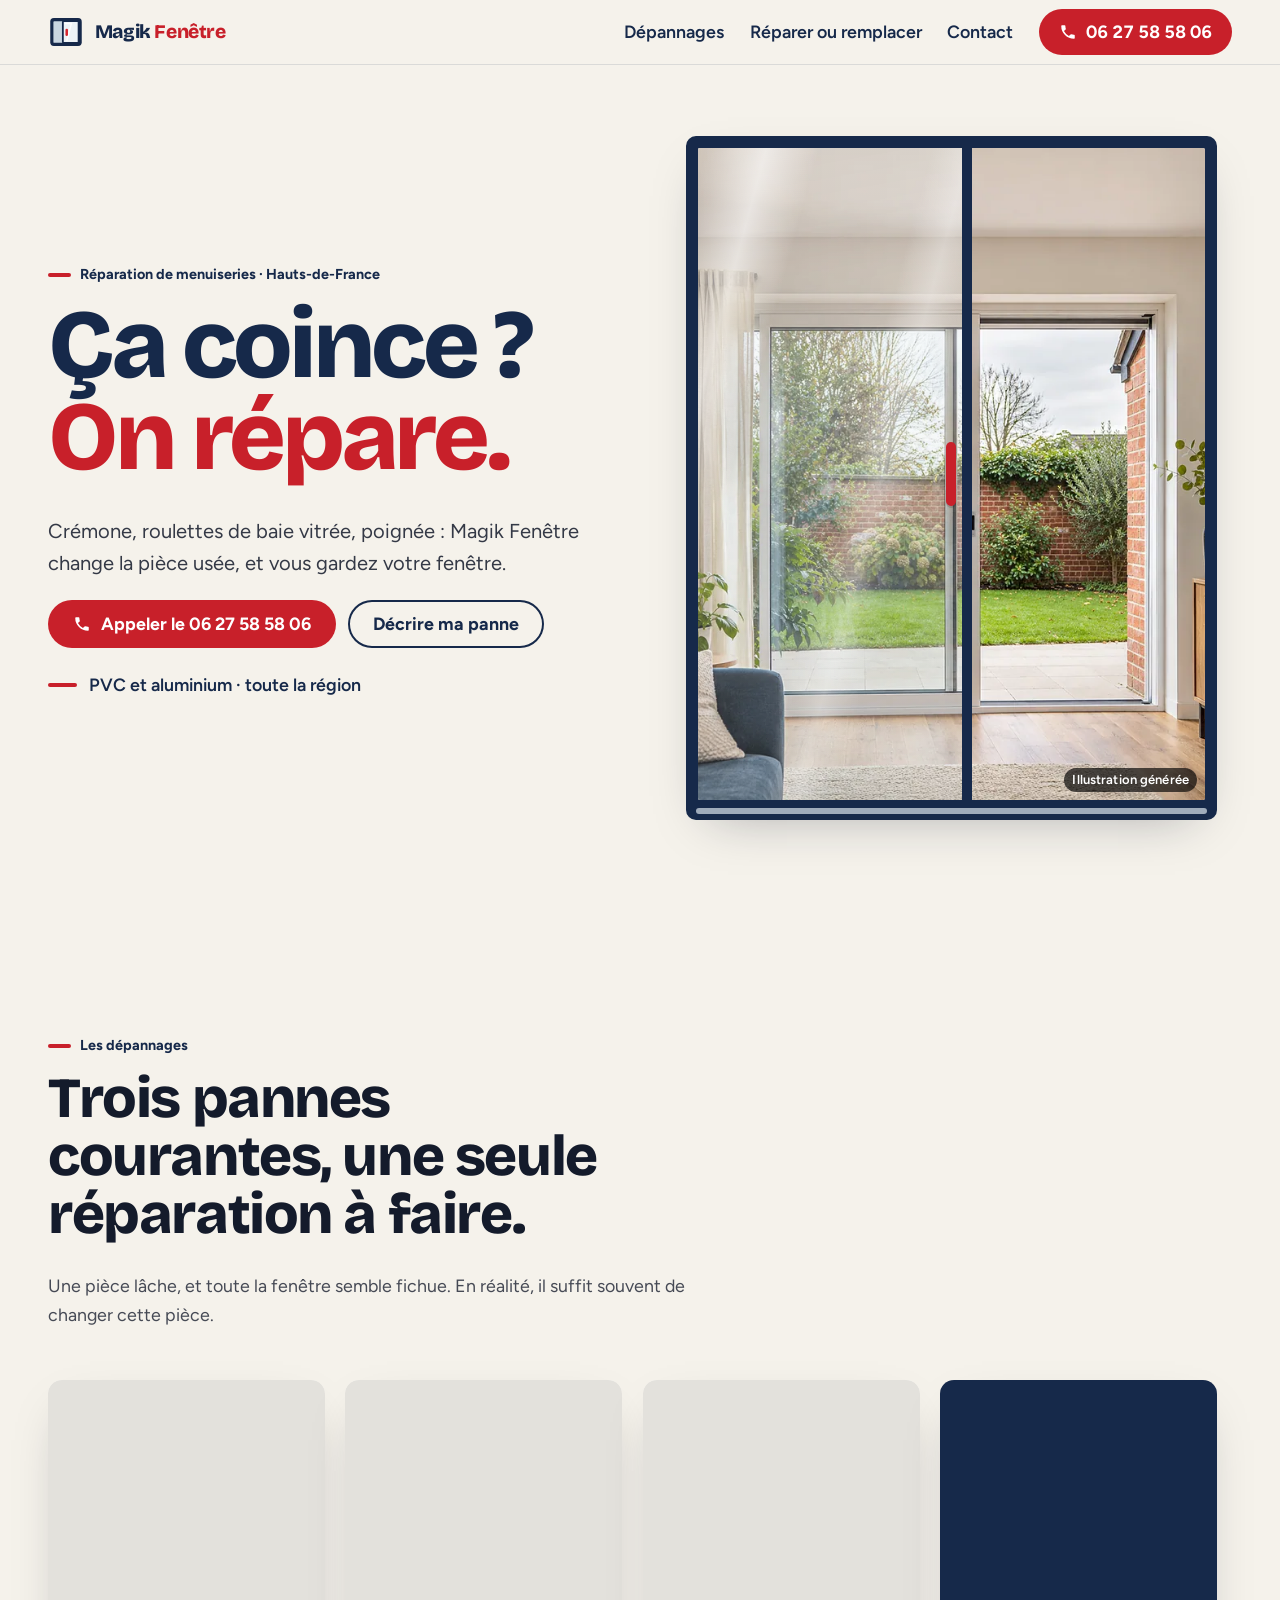
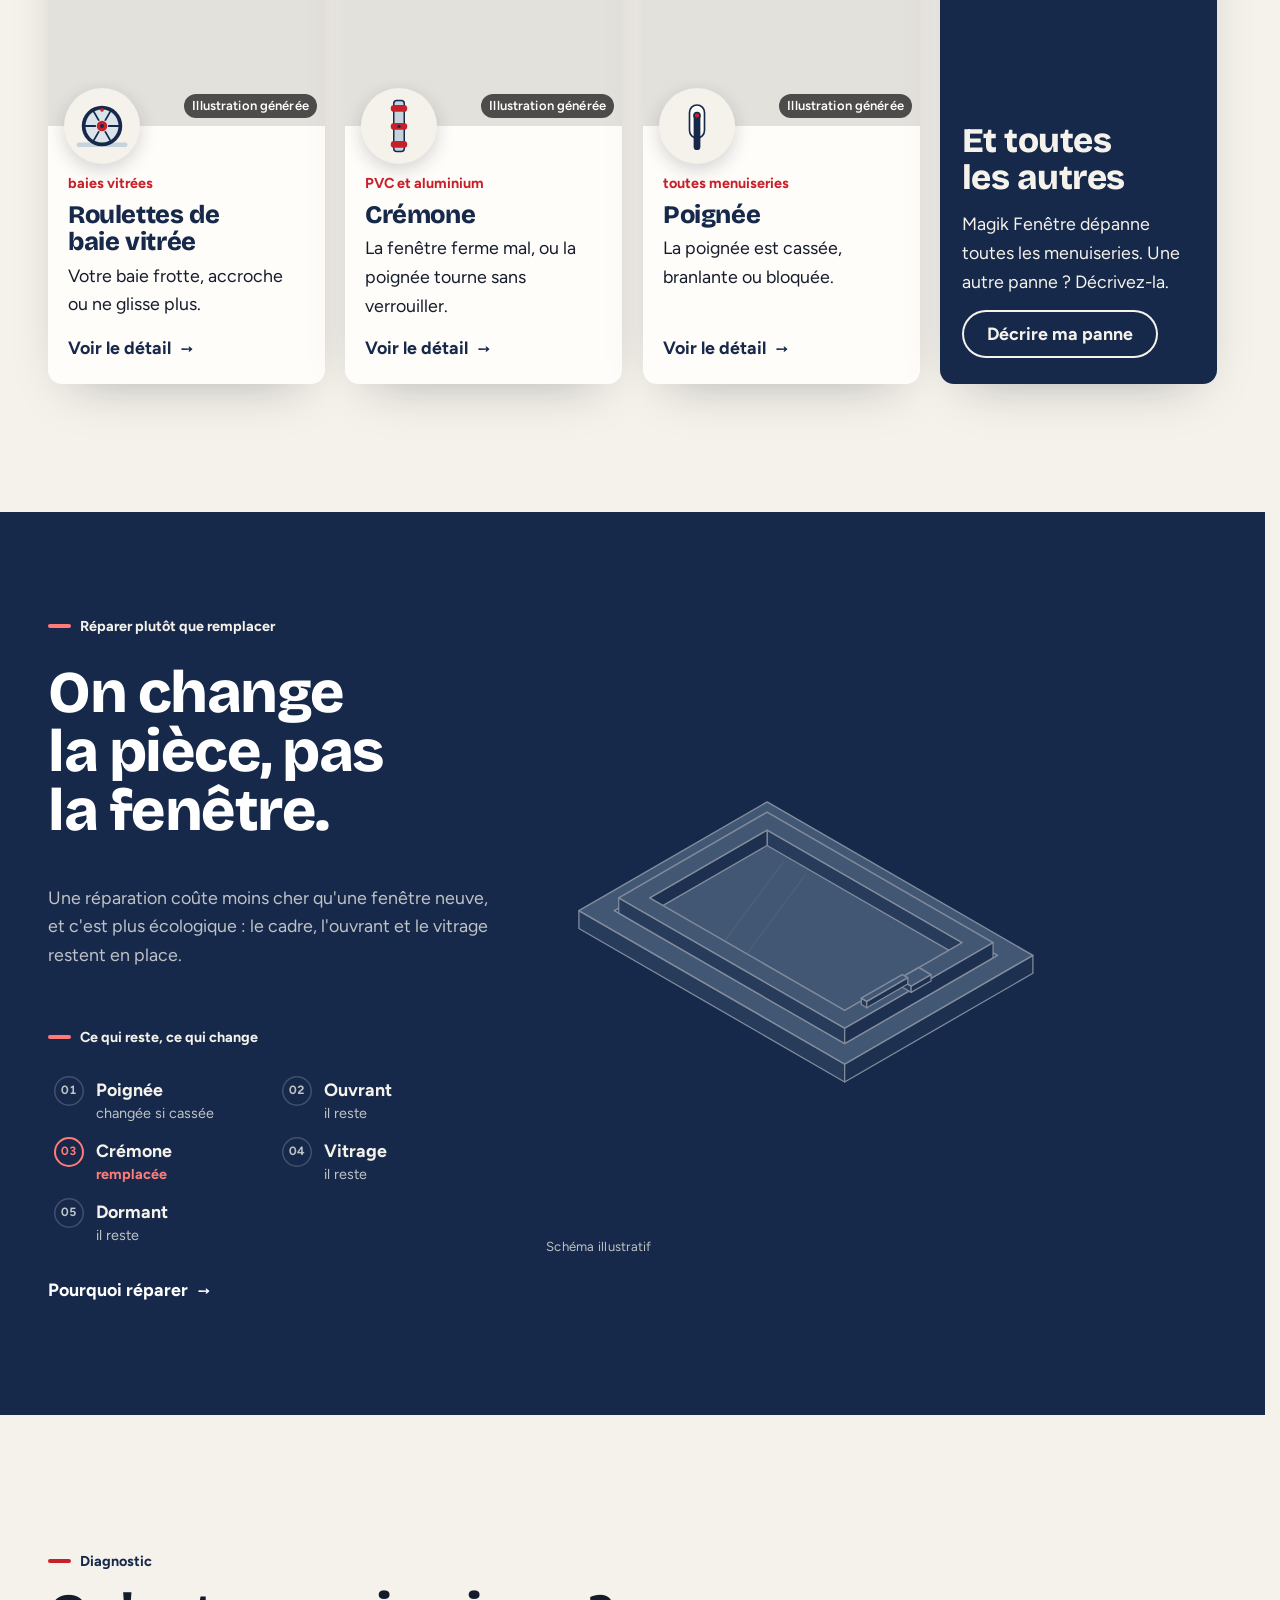
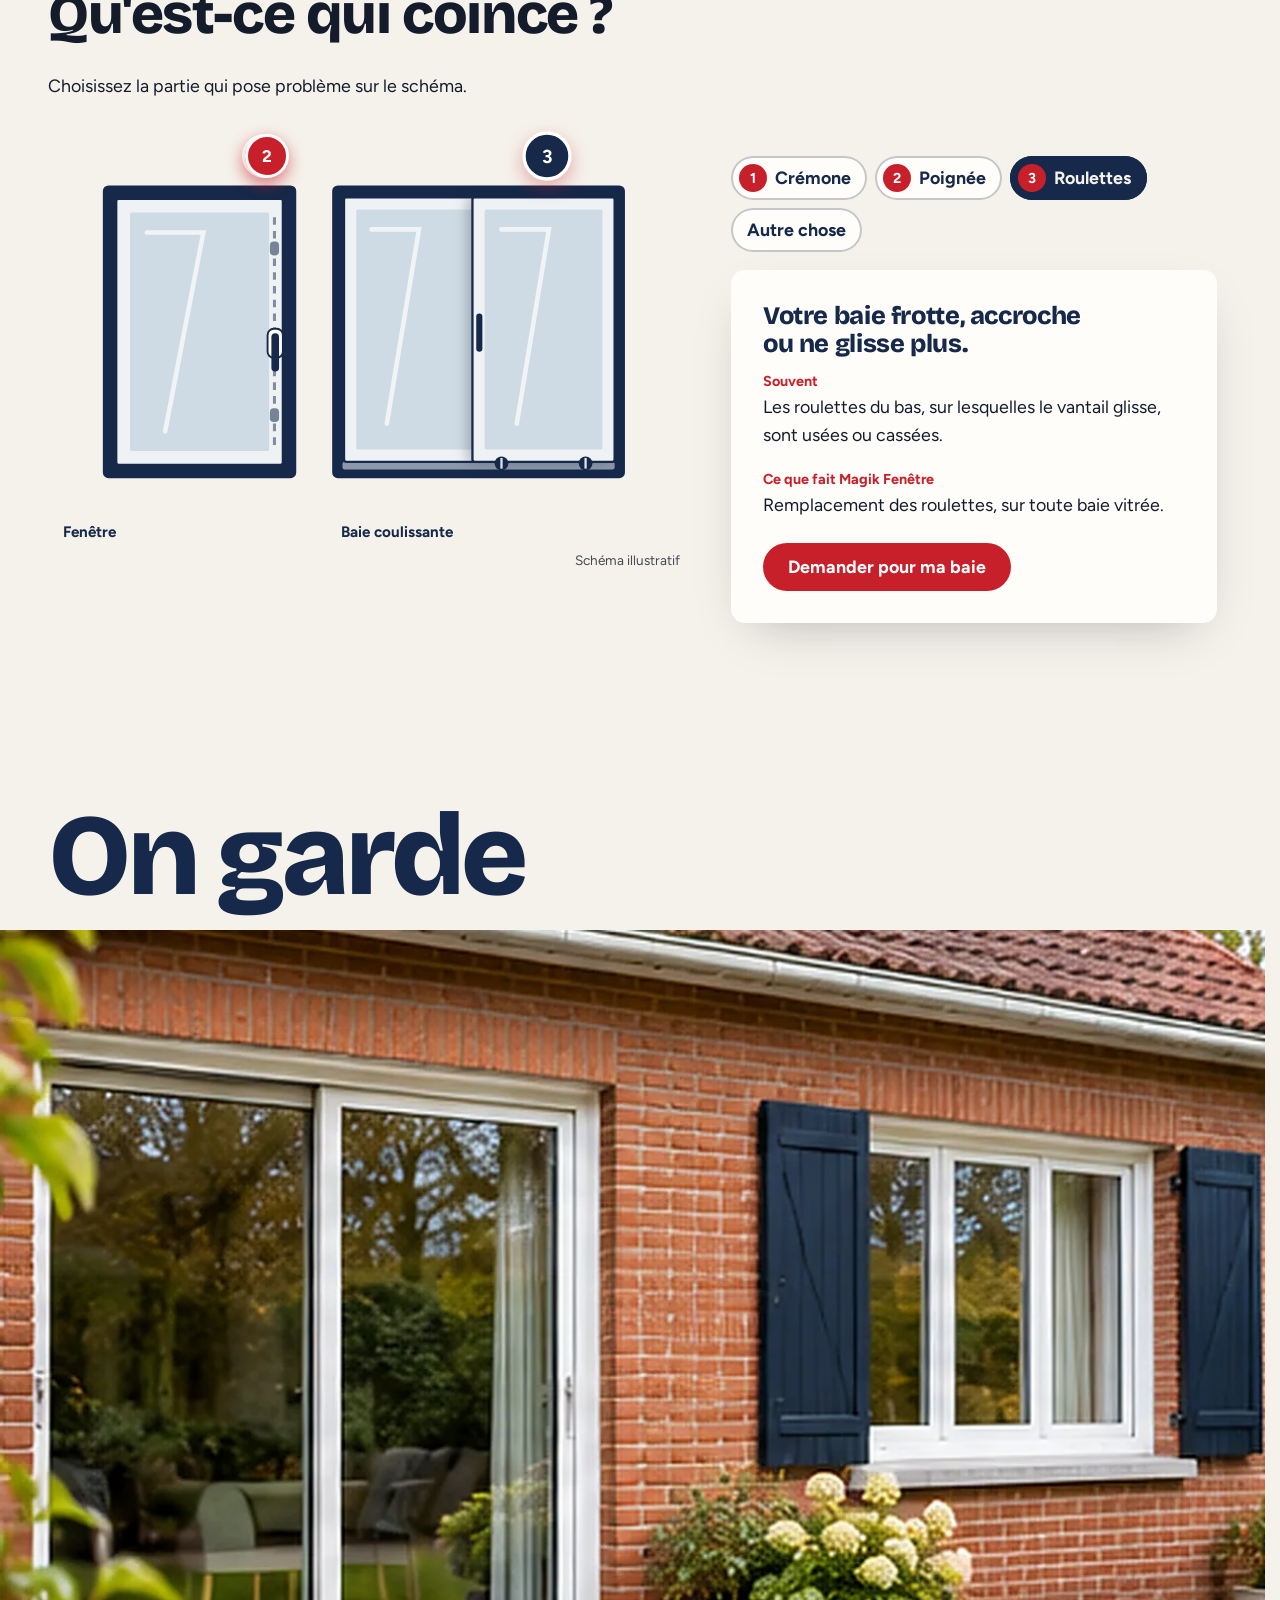
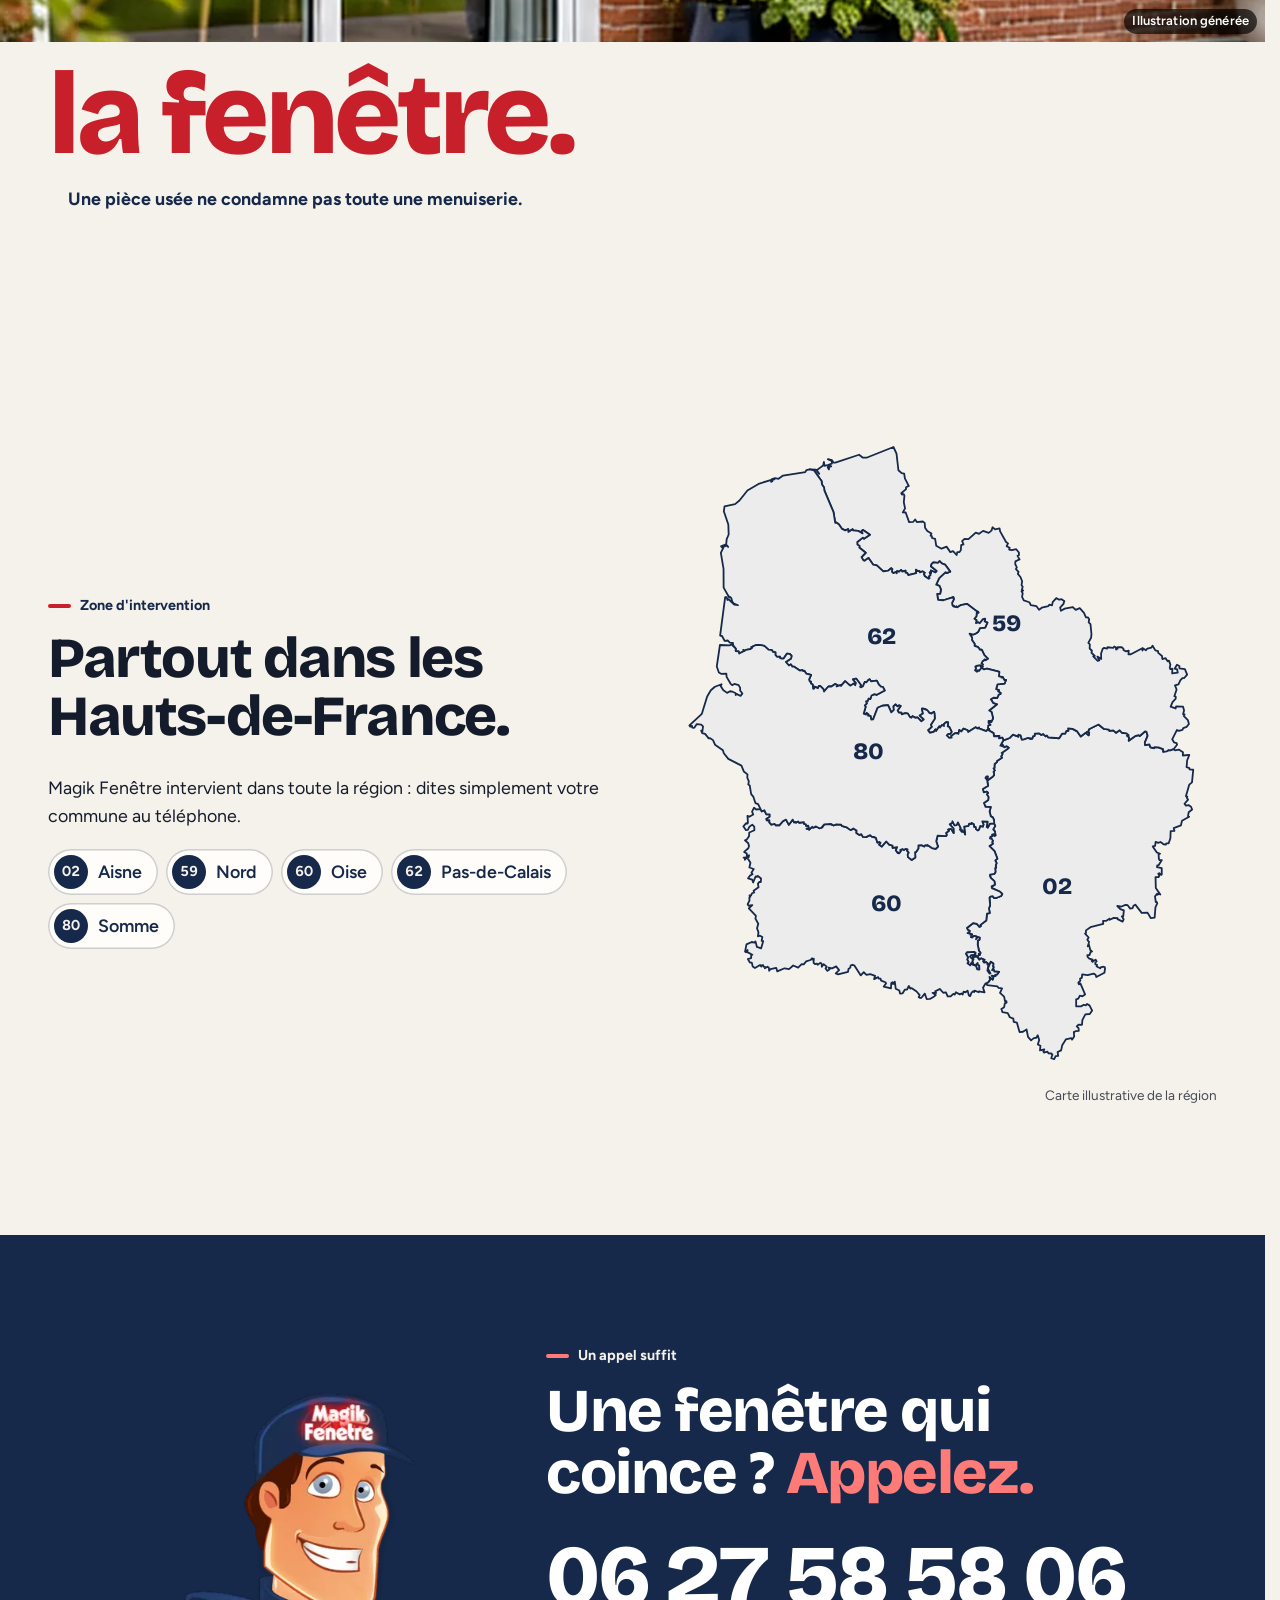
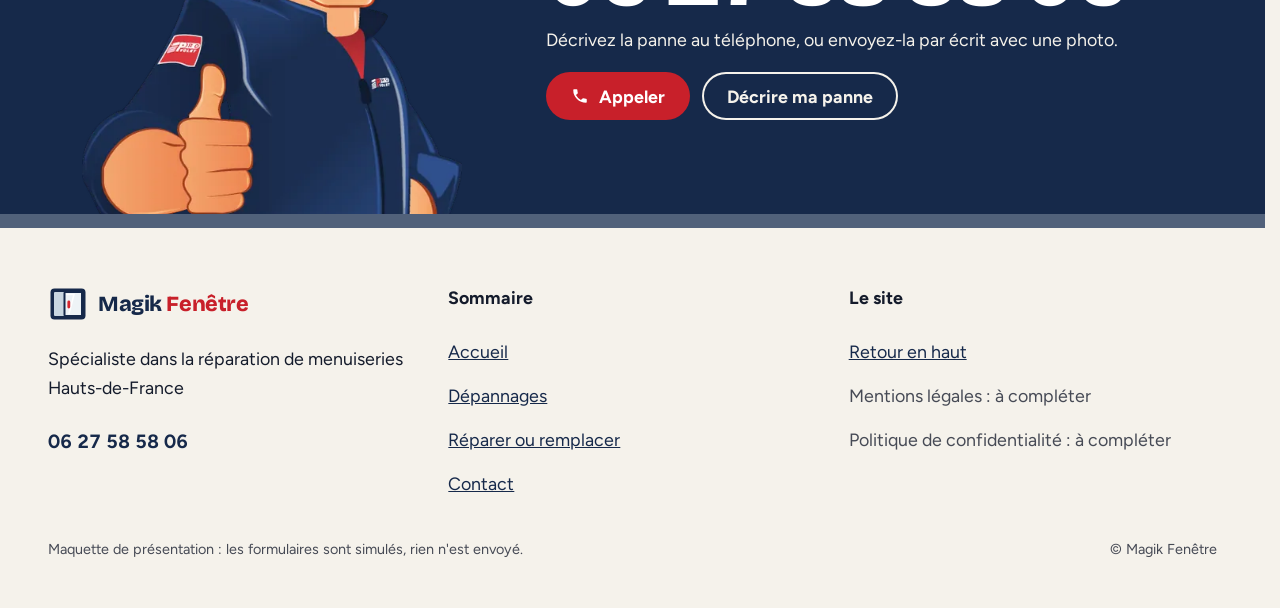
==== index.html @ 84316c4e "Maquette v1" ====
<!doctype html>
<html lang="fr" data-v="1">
<head>
<meta charset="utf-8">
<meta name="viewport" content="width=device-width, initial-scale=1, viewport-fit=cover">
<title>Magik Fenêtre : réparation de menuiseries dans les Hauts-de-France</title>
<meta name="description" content="Crémones PVC et alu, roulettes de baie vitrée, poignées : Magik Fenêtre répare vos menuiseries au lieu de les remplacer. Hauts-de-France, 06 27 58 58 06.">
<meta name="robots" content="noindex, nofollow">
<link rel="canonical" href="https://magik-fenetre-maquette.vercel.app/">
<style>:root{--fond:#f5f2eb;--texte:#141b2b;--voile-fond:#dbe4eb;--ouverture-fond:#dbe4eb;--menu-fond:#16294a}:root { --entete-h: 72px; --barres-h: 0px; } html { background: var(--fond); color: var(--texte); scrollbar-gutter: stable; } body { margin: 0; background: var(--fond); } html.js:not(.secours):not([data-arrivee="retour"]) [data-anime] { opacity: 0; } html.js:not(.secours):not([data-arrivee="retour"]) [data-anime].vu { opacity: 1; } [data-voile] { position: fixed; inset: 0; z-index: 900; background: var(--voile-fond); transform: translateY(100%); visibility: hidden; pointer-events: none; } html[data-arrivee="voile"]:not(.voile-leve):not(.secours) [data-voile] { transform: none; visibility: visible; } html.secours [data-voile] { visibility: hidden !important; } .ouverture-panneau { position: fixed; inset: 0; z-index: 850; display: none; place-content: center; justify-items: center; background: var(--ouverture-fond, var(--voile-fond)); color: var(--fond); text-align: center; } html.js[data-arrivee="intro"]:not(.secours):not(.intro-finie) .ouverture-panneau { display: grid; } html.defilement-bloque, html.defilement-bloque body, html.js[data-arrivee="intro"]:not(.secours):not(.intro-finie), html.js[data-arrivee="intro"]:not(.secours):not(.intro-finie) body, html[data-arrivee="voile"]:not(.voile-leve):not(.secours), html[data-arrivee="voile"]:not(.voile-leve):not(.secours) body { overflow: hidden; } html.js[data-arrivee="intro"]:not(.secours):not(.intro-finie) { background-color: var(--ouverture-fond, var(--voile-fond)); } html[data-arrivee="voile"]:not(.voile-leve):not(.secours) { background-color: var(--voile-fond); }</style>
<script>(function () {
var d = document.documentElement, ss = null, ls = null;
try { ss = window.sessionStorage; ls = window.localStorage; } catch (e) {}
d.classList.add('js');
var nav = performance.getEntriesByType ? performance.getEntriesByType('navigation')[0] : null;
var type = nav ? nav.type : 'navigate';
var depart = null;
try { depart = JSON.parse(ss.getItem('socle:depart') || 'null'); ss.removeItem('socle:depart'); } catch (e) {}
if (depart && !(Date.now() - depart.t < 15000)) depart = null;
var mode = type === 'back_forward' ? 'retour' : type === 'reload' ? 'intro' : depart ? 'voile' : 'intro';
d.setAttribute('data-arrivee', mode);
if (mode === 'voile' && depart.couleur) d.style.setProperty('--voile-fond', depart.couleur);
if (type === 'reload' && 'scrollRestoration' in history) {
history.scrollRestoration = 'manual';
}
try {
var choisie = ls && ls.getItem('socle:langue');
var langue = (d.lang || '').slice(0, 2);
if (choisie && choisie !== langue && type === 'navigate' && !depart) {
var alt = document.querySelector('link[rel="alternate"][hreflang="' + choisie + '"]');
if (alt) location.replace(new URL(alt.href).pathname + location.search + location.hash);
}
} catch (e) {}
setTimeout(function () { if (!d.classList.contains('demarre')) d.classList.add('secours'); }, 2000);
})();</script>
<link rel="preload" href="/assets/fonts/bricolage-800.woff2" as="font" type="font/woff2" crossorigin>
<link rel="preload" href="/assets/fonts/figtree-400.woff2" as="font" type="font/woff2" crossorigin>
<link rel="stylesheet" href="/assets/css/socle.css?v=1">
<link rel="stylesheet" href="/assets/css/modules.css?v=1">
<link rel="stylesheet" href="/assets/css/site.css?v=1">
<link rel="modulepreload" href="/assets/js/site.js?v=1">
<link rel="modulepreload" href="/assets/js/socle/index.js?v=1">
<script src="/assets/vendor/gsap.min.js" defer></script>
<script src="/assets/vendor/ScrollTrigger.min.js" defer></script>
<script src="/assets/vendor/SplitText.min.js" defer></script>
<script type="module" src="/assets/js/site.js?v=1"></script>
<meta name="theme-color" content="#f5f2eb">
<link rel="icon" href="/assets/images/favicon.svg" type="image/svg+xml">
<link rel="apple-touch-icon" href="/assets/images/apple-touch-icon.png">
<meta property="og:type" content="website">
<meta property="og:site_name" content="Magik Fenêtre">
<meta property="og:locale" content="fr_FR">
<meta property="og:title" content="Magik Fenêtre : réparation de menuiseries dans les Hauts-de-France">
<meta property="og:description" content="Crémones PVC et alu, roulettes de baie vitrée, poignées : Magik Fenêtre répare vos menuiseries au lieu de les remplacer. Hauts-de-France, 06 27 58 58 06.">
<meta property="og:url" content="https://magik-fenetre-maquette.vercel.app/">
<meta property="og:image" content="https://magik-fenetre-maquette.vercel.app/assets/partage/accueil-fr.jpg">
<meta property="og:image:width" content="1200">
<meta property="og:image:height" content="630">
<meta property="og:image:alt" content="Magik Fenêtre, réparation de menuiseries : une baie coulissante entrouverte sur un jardin">
<meta name="twitter:card" content="summary_large_image">
<script type="application/ld+json">{"@context":"https://schema.org","@type":"LocalBusiness","name":"Magik Fenêtre","url":"https://magik-fenetre-maquette.vercel.app/","telephone":"+33627585806","areaServed":{"@type":"AdministrativeArea","name":"Hauts-de-France"},"description":"Spécialiste dans la réparation de menuiseries : remplacement de crémones PVC et aluminium, de roulettes de baies vitrées et de poignées, dépannage toutes menuiseries."}</script>
</head>
<body id="haut">
<div data-voile data-forme="coulisse" data-gouttiere="#dbe4eb" aria-hidden="true"><div class="vantail vantail--g"><span class="vantail-reflet"></span></div><div class="vantail vantail--d"><span class="vantail-poignee"></span><span class="vantail-reflet"></span></div><div class="voile-contenu"><img src="/assets/images/logo.svg" alt="" width="56" height="56"><span data-voile-libelle>Accueil</span></div></div>
<div class="ouverture-panneau" data-ouverture data-gouttiere="#dbe4eb" aria-hidden="true">
  <div class="vantail vantail--g"><span class="vantail-reflet"></span></div><div class="vantail vantail--d"><span class="vantail-poignee"></span><span class="vantail-reflet"></span></div>
  <div class="ouverture-centre">
    <img class="ouverture-logo" src="/assets/images/logo.svg" alt="" width="64" height="64" data-ouverture-objet>
    <p class="ouverture-nom">Magik <b>Fenêtre</b></p>
    <p class="ouverture-ligne">Réparation de menuiseries</p>
  </div>
</div>
<a class="evitement" href="#contenu">Aller au contenu</a>
<header data-entete>
  <div class="entete-rangee">
    <a class="entete-logo" href="/" data-libelle="Accueil" aria-current="page">
      <img src="/assets/images/logo.svg" alt="" width="36" height="36"><span class="entete-nom">Magik <b>Fenêtre</b></span>
    </a>
    <nav data-nav aria-label="Navigation principale">
      <ul><li><a href="/depannages" data-libelle="Dépannages">Dépannages</a></li><li><a href="/reparer-plutot-que-remplacer" data-libelle="Réparer ou remplacer">Réparer ou remplacer</a></li><li><a href="/contact" data-libelle="Contact">Contact</a></li></ul>
    </nav>
    <div class="entete-actions">
      <a class="bouton entete-tel" href="tel:+33627585806" aria-label="Appeler le 06 27 58 58 06"><svg class="icone-tel" width="18" height="18" viewBox="0 0 24 24" aria-hidden="true"><path fill="currentColor" d="M6.6 10.8a15.2 15.2 0 0 0 6.6 6.6l2.2-2.2a1 1 0 0 1 1-.25 11.4 11.4 0 0 0 3.6.57 1 1 0 0 1 1 1V20a1 1 0 0 1-1 1A17 17 0 0 1 3 4a1 1 0 0 1 1-1h3.5a1 1 0 0 1 1 1c0 1.25.2 2.45.57 3.57a1 1 0 0 1-.25 1z"/></svg><span>06 27 58 58 06</span></a>
      <button type="button" data-menu-bouton aria-controls="menu" aria-expanded="false" data-libelle-ouvrir="Menu" data-libelle-fermer="Fermer"><span data-libelle-bouton>Menu</span></button>
      <a class="menu-sansjs" href="#menu" data-menu-lien>Menu</a>
    </div>
  </div>
</header>
<script>/* Avant le premier affichage : rangées de la navigation (même règle que ajusterNav dans assets/js/socle/entete.js)
   et hauteur réelle de l'en-tête, pour que rien ne saute quand le JavaScript du site prend la main. */
(function () {
  var h = document.documentElement, u = document.querySelector('[data-nav] ul'), e = document.querySelector('[data-entete]');
  if (u) {
    var deborde = function () { return u.scrollWidth > u.clientWidth + 1; }, c = deborde();
    if (c && window.matchMedia('(min-width: 900px)').matches) {
      h.classList.add('nav-deux-rangees'); c = deborde();
      if (c) { h.classList.add('nav-deux-lignes'); var a = u.querySelector('a'); c = !a || u.getBoundingClientRect().height > a.getBoundingClientRect().height * 2.5; }
      if (c) h.classList.remove('nav-deux-rangees', 'nav-deux-lignes');
    }
    if (c) h.classList.add('nav-compacte');
  }
  if (e) h.style.setProperty('--entete-h', Math.round(e.getBoundingClientRect().height) + 'px');
})();</script>
<span id="menu-ferme" aria-hidden="true"></span>
<div id="menu" data-menu role="dialog" aria-modal="true" aria-label="Menu">
  <p class="menu-sansjs-fermer"><a href="#menu-ferme">Fermer</a></p>
  <ul><li style="--i:0"><a href="/" class="menu-lien" data-libelle="Accueil" aria-current="page">Accueil</a></li><li style="--i:1"><a href="/depannages" class="menu-lien" data-libelle="Dépannages">Dépannages</a></li><li style="--i:2"><a href="/reparer-plutot-que-remplacer" class="menu-lien" data-libelle="Réparer ou remplacer">Réparer ou remplacer</a></li><li style="--i:3"><a href="/contact" class="menu-lien" data-libelle="Contact">Contact</a></li></ul>
  <p><a class="bouton" href="tel:+33627585806">Appeler 06 27 58 58 06</a></p>
</div>
<main id="contenu" tabindex="-1">
<section class="hero" id="debut">
  <div class="hero-texte">
    <p class="surtitre hero-surtitre" data-anime="gsap" data-info-cle>Réparation de menuiseries · Hauts-de-France</p>
    <h1 class="hero-titre"><span class="hero-ligne-masque"><span class="hero-ligne">Ça coince ?</span></span> <span class="hero-ligne-masque"><span class="hero-ligne hero-ligne--accent">On répare.</span></span></h1>
    <p class="hero-intro masque-ecran-tres-bas" data-anime="gsap">Crémone, roulettes de baie vitrée, poignée : Magik Fenêtre change la pièce usée, et vous gardez votre fenêtre.</p>
    <p class="hero-actions" data-anime="gsap">
      <a class="bouton" href="tel:+33627585806" data-action-principale data-survol="magnetique"><svg class="icone-tel" width="18" height="18" viewBox="0 0 24 24" aria-hidden="true"><path fill="currentColor" d="M6.6 10.8a15.2 15.2 0 0 0 6.6 6.6l2.2-2.2a1 1 0 0 1 1-.25 11.4 11.4 0 0 0 3.6.57 1 1 0 0 1 1 1V20a1 1 0 0 1-1 1A17 17 0 0 1 3 4a1 1 0 0 1 1-1h3.5a1 1 0 0 1 1 1c0 1.25.2 2.45.57 3.57a1 1 0 0 1-.25 1z"/></svg>Appeler le 06 27 58 58 06</a>
      <a href="/contact#demande" class="bouton bouton--contour" data-libelle="Contact">Décrire ma panne</a>
    </p>
    <p class="hero-info masque-ecran-tres-bas" data-anime="gsap"><span class="pastille-rail" aria-hidden="true"></span>PVC et aluminium · toute la région</p>
  </div>
  <div class="hero-baie" data-iris-centre>
    <figure class="media hero-media" data-grok style="--cadrage:50% 60%">
  <picture><source media="(max-width: 760px) and (orientation: portrait)" srcset="/assets/images/grok/accueil-ouverture-mobile-640.webp 640w, /assets/images/grok/accueil-ouverture-mobile-1080.webp 1080w" sizes="(max-width: 760px) 92vw, 46vw">
    <img src="/assets/images/grok/accueil-ouverture-1280.webp" srcset="/assets/images/grok/accueil-ouverture-640.webp 640w, /assets/images/grok/accueil-ouverture-1280.webp 1280w, /assets/images/grok/accueil-ouverture-1920.webp 1920w" sizes="(max-width: 760px) 92vw, 46vw" alt="Grande baie coulissante entrouverte sur un jardin" width="1280" height="1600" fetchpriority="high" loading="eager" decoding="async">
  </picture><figcaption class="mention-ia">Illustration générée</figcaption>
</figure>
    <div class="hero-vitre" data-effet="coulisse" data-boucle-css aria-hidden="true"><span class="vantail-reflet"></span><span class="vantail-poignee"></span></div>
    <span class="hero-rail" aria-hidden="true"></span>
  </div>
</section>
<section class="pannes" id="pannes">
  <div class="conteneur">
    <div class="section-tete">
      <p class="surtitre" data-anime>Les dépannages</p>
      <h2 data-anime="lignes">Trois pannes courantes, une seule réparation à faire.</h2>
      <p class="section-intro" data-anime>Une pièce lâche, et toute la fenêtre semble fichue. En réalité, il suffit souvent de changer cette pièce.</p>
    </div>
    <ul class="pannes-grille" data-anime="cascade">
      <li class="panne-carte" data-survol="incline" data-survol-force="4">
        <figure class="media panne-media" data-grok data-fx="zoom" style="--cadrage:50% 50%">
  <picture>
    <img src="/assets/images/grok/panne-roulettes-784.webp" srcset="/assets/images/grok/panne-roulettes-480.webp 480w, /assets/images/grok/panne-roulettes-640.webp 640w, /assets/images/grok/panne-roulettes-784.webp 784w" sizes="(max-width: 760px) 92vw, 30vw" alt="Bas d&#39;une baie coulissante posée sur son rail" width="784" height="1176" loading="lazy" decoding="async">
  </picture><figcaption class="mention-ia">Illustration générée</figcaption>
</figure>
        <div class="panne-piece" data-effet="pieces" data-piece="roulettes" aria-hidden="true"><svg viewBox="0 0 80 80" width="80" height="80" class="piece piece--roulettes"><rect x="6" y="62" width="68" height="6" rx="3" class="p-rail"/><g class="rot"><circle cx="40" cy="40" r="27" class="p-pneu"/><circle cx="40" cy="40" r="22" class="p-jante"/><g class="p-rayons"><line x1="49.0" y1="40.0" x2="62.0" y2="40.0"/><line x1="44.5" y1="47.8" x2="51.0" y2="59.1"/><line x1="35.5" y1="47.8" x2="29.0" y2="59.1"/><line x1="31.0" y1="40.0" x2="18.0" y2="40.0"/><line x1="35.5" y1="32.2" x2="29.0" y2="20.9"/><line x1="44.5" y1="32.2" x2="51.0" y2="20.9"/></g><circle cx="40" cy="40" r="7" class="p-moyeu"/><circle cx="40" cy="40" r="2.6" class="p-axe"/><circle cx="40" cy="18.5" r="2.4" class="p-repere"/></g></svg></div>
        <div class="panne-texte">
          <p class="panne-materiau">baies vitrées</p>
          <h3>Roulettes de baie vitrée</h3>
          <p>Votre baie frotte, accroche ou ne glisse plus.</p>
          <a href="/depannages#roulettes" class="lien-fleche" data-libelle="Dépannages">Voir le détail</a>
        </div>
      </li><li class="panne-carte" data-survol="incline" data-survol-force="4">
        <figure class="media panne-media" data-grok data-fx="zoom" style="--cadrage:50% 50%">
  <picture>
    <img src="/assets/images/grok/panne-cremone-784.webp" srcset="/assets/images/grok/panne-cremone-480.webp 480w, /assets/images/grok/panne-cremone-640.webp 640w, /assets/images/grok/panne-cremone-784.webp 784w" sizes="(max-width: 760px) 92vw, 30vw" alt="Chant d&#39;une fenêtre PVC ouverte, avec sa crémone" width="784" height="1176" loading="lazy" decoding="async">
  </picture><figcaption class="mention-ia">Illustration générée</figcaption>
</figure>
        <div class="panne-piece" data-effet="pieces" data-piece="cremone" aria-hidden="true"><svg viewBox="0 0 80 80" width="80" height="80" class="piece piece--cremone"><rect x="33" y="6" width="14" height="68" rx="4" class="p-tetiere"/><g class="cames"><rect x="29" y="12" width="22" height="9" rx="4.5" class="p-came"/><rect x="29" y="36" width="22" height="9" rx="4.5" class="p-came"/><rect x="29" y="60" width="22" height="9" rx="4.5" class="p-came"/></g><circle cx="40" cy="40.5" r="2.2" class="p-axe"/></svg></div>
        <div class="panne-texte">
          <p class="panne-materiau">PVC et aluminium</p>
          <h3>Crémone</h3>
          <p>La fenêtre ferme mal, ou la poignée tourne sans verrouiller.</p>
          <a href="/depannages#cremone" class="lien-fleche" data-libelle="Dépannages">Voir le détail</a>
        </div>
      </li><li class="panne-carte" data-survol="incline" data-survol-force="4">
        <figure class="media panne-media" data-grok data-fx="zoom" style="--cadrage:50% 50%">
  <picture>
    <img src="/assets/images/grok/panne-poignee-784.webp" srcset="/assets/images/grok/panne-poignee-480.webp 480w, /assets/images/grok/panne-poignee-640.webp 640w, /assets/images/grok/panne-poignee-784.webp 784w" sizes="(max-width: 760px) 92vw, 30vw" alt="Poignée blanche d&#39;une fenêtre PVC" width="784" height="1176" loading="lazy" decoding="async">
  </picture><figcaption class="mention-ia">Illustration générée</figcaption>
</figure>
        <div class="panne-piece" data-effet="pieces" data-piece="poignee" aria-hidden="true"><svg viewBox="0 0 80 80" width="80" height="80" class="piece piece--poignee"><rect x="30" y="12" width="20" height="44" rx="10" class="p-rosace"/><circle cx="40" cy="26" r="5" class="p-axe"/><g class="levier"><rect x="35.5" y="22" width="9" height="50" rx="4.5" class="p-levier"/></g><circle cx="40" cy="26" r="3" class="p-moyeu"/></svg></div>
        <div class="panne-texte">
          <p class="panne-materiau">toutes menuiseries</p>
          <h3>Poignée</h3>
          <p>La poignée est cassée, branlante ou bloquée.</p>
          <a href="/depannages#poignee" class="lien-fleche" data-libelle="Dépannages">Voir le détail</a>
        </div>
      </li>
      <li class="panne-carte panne-carte--autres">
        <div class="panne-texte">
          <h3>Et toutes les autres</h3>
          <p>Magik Fenêtre dépanne toutes les menuiseries. Une autre panne ? Décrivez-la.</p>
          <a href="/contact?panne=autre#demande" class="bouton bouton--contour" data-libelle="Contact">Décrire ma panne</a>
        </div>
      </li>
    </ul>
  </div>
</section>
<section class="vec eclate" id="reparer" data-module="vue-eclatee" data-epingle aria-labelledby="vec-titre">
  <div class="vec__cadre socle-cadre">
    <div class="vec__tete" data-tient>
      <p class="surtitre">Réparer plutôt que remplacer</p>
      <h2 class="vec__titre" id="vec-titre">On change la pièce, pas la fenêtre.</h2>
      <p class="vec__intro masque-ecran-bas">Une réparation coûte moins cher qu&#39;une fenêtre neuve, et c&#39;est plus écologique : le cadre, l&#39;ouvrant et le vitrage restent en place.</p>
    </div>
    <div class="vec__scene">
      <div class="vec__plan" data-tient>
        <svg class="vec__svg" viewBox="0 0 640 560" data-etiquettes="492" aria-hidden="true" focusable="false"><g class="vec__piece" data-piece="5" data-ancre="465 272"><g><polygon class="vec__flanc vec__flanc--g" points="211.0,145.4 430.8,272.3 430.8,289.4 211.0,162.5"/><polygon class="vec__flanc vec__flanc--d" points="211.0,145.4 65.2,229.6 65.2,246.7 211.0,162.5"/><polygon class="vec__flanc vec__flanc--g" points="31.4,229.6 285.0,376.0 285.0,393.1 31.4,246.7"/><polygon class="vec__flanc vec__flanc--d" points="464.6,272.3 285.0,376.0 285.0,393.1 464.6,289.4"/><path class="vec__dessus " fill-rule="evenodd" d="M211.0 125.9 L464.6 272.3 L285.0 376.0 L31.4 229.6ZM211.0 145.4 L65.2 229.6 L285.0 356.4 L430.8 272.3Z"/></g></g><g class="vec__piece" data-piece="4" data-ancre="414 277"><g><polygon class="vec__flanc vec__flanc--g" points="82.1,234.5 285.0,351.6 285.0,356.4 82.1,239.3"/><polygon class="vec__flanc vec__flanc--d" points="413.9,277.2 285.0,351.6 285.0,356.4 413.9,282.0"/><path class="vec__dessus " fill-rule="evenodd" d="M211.0 160.0 L413.9 277.2 L285.0 351.6 L82.1 234.5Z"/><line class="vec__detail" x1="226.9" y1="182.6" x2="163.5" y2="268.0"/><line class="vec__detail" x1="248.0" y1="194.8" x2="184.6" y2="280.2"/></g></g><g class="vec__piece" data-piece="3" data-ancre="417 274" data-effet="eclate"><g><polygon class="vec__flanc vec__flanc--g" points="281.8,342.4 290.3,347.3 290.3,353.4 281.8,348.5"/><polygon class="vec__flanc vec__flanc--d" points="417.0,274.1 290.3,347.3 290.3,353.4 417.0,280.2"/><path class="vec__dessus vec__usee" fill-rule="evenodd" d="M408.6 269.2 L417.0 274.1 L290.3 347.3 L281.8 342.4Z"/><ellipse class="vec__creux" cx="391.7" cy="283.9" rx="4.2" ry="2.4"/><ellipse class="vec__creux" cx="349.4" cy="308.3" rx="4.2" ry="2.4"/><ellipse class="vec__creux" cx="307.2" cy="332.7" rx="4.2" ry="2.4"/></g></g><g class="vec__piece" data-piece="2" data-ancre="427 260"><g><polygon class="vec__flanc vec__flanc--g" points="211.0,152.7 397.0,260.1 397.0,274.7 211.0,167.4"/><polygon class="vec__flanc vec__flanc--d" points="211.0,152.7 99.0,217.4 99.0,232.0 211.0,167.4"/><polygon class="vec__flanc vec__flanc--g" points="69.4,217.4 285.0,341.8 285.0,356.5 69.4,232.0"/><polygon class="vec__flanc vec__flanc--d" points="426.6,260.1 285.0,341.8 285.0,356.5 426.6,274.7"/><path class="vec__dessus " fill-rule="evenodd" d="M211.0 135.6 L426.6 260.1 L285.0 341.8 L69.4 217.4ZM211.0 152.7 L99.0 217.4 L285.0 324.7 L397.0 260.1Z"/></g></g><g class="vec__piece" data-piece="1" data-ancre="367 291"><g><polygon class="vec__flanc vec__flanc--g" points="336.8,294.8 348.4,301.6 348.4,307.6 336.8,300.9"/><polygon class="vec__flanc vec__flanc--d" points="367.4,290.6 348.4,301.6 348.4,307.6 367.4,296.7"/><path class="vec__dessus " fill-rule="evenodd" d="M355.8 283.9 L367.4 290.6 L348.4 301.6 L336.8 294.8Z"/><polygon class="vec__flanc vec__flanc--g" points="300.8,313.1 306.1,316.2 306.1,322.3 300.8,319.2"/><polygon class="vec__flanc vec__flanc--d" points="345.2,293.6 306.1,316.2 306.1,322.3 345.2,299.7"/><path class="vec__dessus " fill-rule="evenodd" d="M339.9 290.6 L345.2 293.6 L306.1 316.2 L300.8 313.1Z"/></g></g></svg>
        <p class="vec__mention">Schéma illustratif</p>
      </div>
    </div>
    <div class="vec__pieces" data-tient>
      <p class="vec__liste-titre surtitre" id="vec-liste">Ce qui reste, ce qui change</p>
      <ol class="vec__liste" aria-labelledby="vec-liste">
        <li><button type="button" class="vec__legende" data-piece="1" aria-pressed="false"><span class="vec__num">01</span><span class="vec__nom">Poignée</span><span class="vec__statut">changée si cassée</span></button></li><li><button type="button" class="vec__legende" data-piece="2" aria-pressed="false"><span class="vec__num">02</span><span class="vec__nom">Ouvrant</span><span class="vec__statut">il reste</span></button></li><li><button type="button" class="vec__legende vec__legende--usee" data-piece="3" aria-pressed="false"><span class="vec__num">03</span><span class="vec__nom">Crémone</span><span class="vec__statut">remplacée</span></button></li><li><button type="button" class="vec__legende" data-piece="4" aria-pressed="false"><span class="vec__num">04</span><span class="vec__nom">Vitrage</span><span class="vec__statut">il reste</span></button></li><li><button type="button" class="vec__legende" data-piece="5" aria-pressed="false"><span class="vec__num">05</span><span class="vec__nom">Dormant</span><span class="vec__statut">il reste</span></button></li>
      </ol>
      <p class="eclate-lien masque-ecran-bas"><a href="/reparer-plutot-que-remplacer" class="lien-fleche" data-libelle="Réparer ou remplacer">Pourquoi réparer</a></p>
    </div>
  </div>
</section>
<section class="diagnostic" id="diagnostic" data-diagnostic>
  <div class="conteneur diagnostic-grille">
    <div class="diagnostic-tete">
      <p class="surtitre" data-anime>Diagnostic</p>
      <h2 data-anime="lignes">Qu&#39;est-ce qui coince ?</h2>
      <p data-anime>Choisissez la partie qui pose problème sur le schéma.</p>
    </div>
    <div class="diagnostic-schema">
      <svg class="schema" viewBox="0 0 760 460" aria-hidden="true" focusable="false" data-fx="trace">
    <g class="s-fenetre">
      <rect x="40" y="40" width="250" height="380" rx="6" class="s-dormant" data-fx-trait/>
      <rect x="56" y="56" width="218" height="348" rx="3" class="s-ouvrant"/>
      <rect x="74" y="74" width="182" height="312" rx="2" class="s-verre"/>
      <path d="M96 100 L170 100 L120 360" class="s-reflet"/>
      <g class="s-cremone" data-schema="cremone">
        <line x1="263" y1="80" x2="263" y2="380" class="s-tige"/>
        <g class="s-cames"><rect x="257" y="112" width="12" height="18" rx="5"/><rect x="257" y="236" width="12" height="18" rx="5"/><rect x="257" y="330" width="12" height="18" rx="5"/></g>
      </g>
      <g class="s-poignee" data-schema="poignee">
        <rect x="254" y="226" width="20" height="38" rx="8" class="s-rosace"/>
        <g class="s-levier"><rect x="259" y="232" width="10" height="50" rx="5"/></g>
      </g>
    </g>
    <g class="s-baie">
      <rect x="340" y="40" width="380" height="380" rx="6" class="s-dormant" data-fx-trait/>
      <rect x="352" y="400" width="356" height="10" rx="3" class="s-rail"/>
      <g class="s-fixe"><rect x="354" y="54" width="186" height="346" rx="3" class="s-ouvrant"/><rect x="370" y="70" width="154" height="314" rx="2" class="s-verre"/><path d="M390 96 L452 96 L410 350" class="s-reflet"/></g>
      <g class="vantail-mobile" data-schema="roulettes" data-effet="diagnostic">
        <rect x="522" y="54" width="186" height="346" rx="3" class="s-ouvrant s-ouvrant--devant"/>
        <rect x="538" y="70" width="154" height="314" rx="2" class="s-verre"/>
        <path d="M560 96 L622 96 L580 350" class="s-reflet"/>
        <rect x="527" y="206" width="8" height="50" rx="4" class="s-main"/>
        <g class="s-roulette" style="transform-origin:560px 402px"><circle cx="560" cy="402" r="9"/><line x1="560" y1="395" x2="560" y2="409"/></g>
        <g class="s-roulette" style="transform-origin:670px 402px"><circle cx="670" cy="402" r="9"/><line x1="670" y1="395" x2="670" y2="409"/></g>
      </g>
    </g></svg>
      <button type="button" class="diag-point" data-choix="cremone" style="--x:34.2%;--y:26%" aria-pressed="false" aria-label="Crémone" data-superpose><span aria-hidden="true">1</span></button><button type="button" class="diag-point" data-choix="poignee" style="--x:34.7%;--y:54.5%" aria-pressed="false" aria-label="Poignée" data-superpose><span aria-hidden="true">2</span></button><button type="button" class="diag-point" data-choix="roulettes" style="--x:79%;--y:88.5%" aria-pressed="true" aria-label="Roulettes" data-superpose><span aria-hidden="true">3</span></button>
      <p class="diagnostic-legende" aria-hidden="true"><span>Fenêtre</span><span>Baie coulissante</span></p>
      <p class="diagnostic-mention">Schéma illustratif</p>
    </div>
    <div class="diagnostic-panneau">
      <div class="diagnostic-choix" role="group" aria-label="Qu&#39;est-ce qui coince ?">
        <button type="button" class="puce" data-choix="cremone" aria-pressed="false"><span class="puce-num" aria-hidden="true">1</span>Crémone</button><button type="button" class="puce" data-choix="poignee" aria-pressed="false"><span class="puce-num" aria-hidden="true">2</span>Poignée</button><button type="button" class="puce" data-choix="roulettes" aria-pressed="true"><span class="puce-num" aria-hidden="true">3</span>Roulettes</button>
        <button type="button" class="puce" data-choix="autre" aria-pressed="false">Autre chose</button>
      </div>
      <div class="diagnostic-reponses" aria-live="polite">
        <article class="diagnostic-reponse" data-reponse="roulettes">
          <h3>Votre baie frotte, accroche ou ne glisse plus.</h3>
          <p><strong>Souvent</strong> Les roulettes du bas, sur lesquelles le vantail glisse, sont usées ou cassées.</p>
          <p><strong>Ce que fait Magik Fenêtre</strong> Remplacement des roulettes, sur toute baie vitrée.</p>
          <a href="/contact?panne=roulettes#demande" class="bouton" data-libelle="Contact">Demander pour ma baie</a>
        </article><article class="diagnostic-reponse" data-reponse="cremone" hidden>
          <h3>La fenêtre ferme mal, ou la poignée tourne sans verrouiller.</h3>
          <p><strong>Souvent</strong> La crémone, la tige de verrouillage cachée dans l&#39;ouvrant, est usée ou cassée.</p>
          <p><strong>Ce que fait Magik Fenêtre</strong> Remplacement de crémone, en PVC comme en aluminium.</p>
          <a href="/contact?panne=cremone#demande" class="bouton" data-libelle="Contact">Demander pour ma fenêtre</a>
        </article><article class="diagnostic-reponse" data-reponse="poignee" hidden>
          <h3>La poignée est cassée, branlante ou bloquée.</h3>
          <p><strong>Souvent</strong> La poignée elle-même est en cause : on la change sans toucher au reste.</p>
          <p><strong>Ce que fait Magik Fenêtre</strong> Remplacement de poignée.</p>
          <a href="/contact?panne=poignee#demande" class="bouton" data-libelle="Contact">Demander pour ma poignée</a>
        </article>
        <article class="diagnostic-reponse" data-reponse="autre" hidden>
          <h3>Une porte-fenêtre qui force, un vantail qui tombe, autre chose encore.</h3>
          <p><strong>Souvent</strong> Chaque menuiserie a ses pièces : la photo aide à trouver la bonne.</p>
          <p><strong>Ce que fait Magik Fenêtre</strong> Dépannage toutes menuiseries.</p>
          <a href="/contact?panne=autre#demande" class="bouton" data-libelle="Contact">Décrire ma panne</a>
        </article>
      </div>
    </div>
  </div>
</section>
<section class="facade" id="facade" data-fx="plein-ecran" aria-labelledby="facade-titre">
  <div data-collant class="facade-cadre">
    <h2 class="visuellement-cache" id="facade-titre">On garde la fenêtre.</h2>
    <p class="facade-mot facade-mot--g" data-fx-ecarte="g" aria-hidden="true">On garde</p>
    <figure class="media facade-media" data-grok style="--cadrage:50% 55%">
  <picture><source media="(max-width: 760px) and (orientation: portrait)" srcset="/assets/images/grok/facade-mobile-640.webp 640w, /assets/images/grok/facade-mobile-1080.webp 1080w" sizes="100vw">
    <img src="/assets/images/grok/facade-1280.webp" srcset="/assets/images/grok/facade-640.webp 640w, /assets/images/grok/facade-1280.webp 1280w, /assets/images/grok/facade-1920.webp 1920w" sizes="100vw" alt="Façade d&#39;une maison de briques aux fenêtres blanches" width="1280" height="720" loading="lazy" decoding="async">
  </picture><figcaption class="mention-ia">Illustration générée</figcaption>
</figure>
    <p class="facade-mot facade-mot--d" data-fx-ecarte="d" aria-hidden="true">la fenêtre.</p>
    <p class="facade-legende" data-fx-apres>Une pièce usée ne condamne pas toute une menuiserie.</p>
  </div>
</section>
<section class="zone" id="zone">
  <div class="conteneur zone-grille">
    <div class="zone-texte">
      <p class="surtitre" data-anime>Zone d&#39;intervention</p>
      <h2 data-anime="lignes">Partout dans les Hauts-de-France.</h2>
      <p data-anime>Magik Fenêtre intervient dans toute la région : dites simplement votre commune au téléphone.</p>
      <ul class="zone-liste" data-anime="cascade">
        <li data-dep="02"><span class="zone-code">02</span>Aisne</li><li data-dep="59"><span class="zone-code">59</span>Nord</li><li data-dep="60"><span class="zone-code">60</span>Oise</li><li data-dep="62"><span class="zone-code">62</span>Pas-de-Calais</li><li data-dep="80"><span class="zone-code">80</span>Somme</li>
      </ul>
    </div>
    <figure class="zone-carte" data-visuel>
      <svg viewBox="0 0 600 720" role="img" aria-label="Carte illustrative de la région : Aisne, Nord, Oise, Pas-de-Calais, Somme" data-fx="trace" data-effet="carte">
        <path class="zone-dep" data-dep="02" data-fx-trait d="M369.1 345.9 L376.1 343.3 L379.7 339.5 L385.7 341.9 L385.7 339.6 L388.2 340.4 L389.5 345.0 L396.4 343.3 L399.3 344.5 L401.1 344.1 L402.0 341.3 L403.7 341.1 L404.0 338.5 L406.2 338.2 L408.9 338.2 L411.2 340.0 L413.1 338.8 L416.0 341.5 L418.2 341.0 L418.8 342.6 L431.0 343.6 L434.2 338.5 L437.7 338.4 L439.0 335.5 L441.2 335.4 L440.9 332.6 L445.9 333.2 L451.1 336.0 L455.0 341.7 L460.4 337.6 L463.7 340.4 L464.4 337.5 L461.7 336.4 L463.6 335.9 L464.1 333.6 L474.7 328.4 L480.8 333.3 L486.3 334.0 L486.9 335.4 L491.1 334.8 L494.3 337.5 L498.2 334.7 L500.7 337.5 L505.9 338.2 L508.2 340.1 L506.5 340.9 L508.7 342.5 L508.3 346.4 L515.3 341.3 L519.3 340.2 L520.5 341.1 L526.7 335.9 L528.2 336.8 L529.3 340.9 L526.2 348.4 L526.5 351.2 L531.2 350.5 L532.5 353.7 L536.3 354.7 L536.8 353.6 L541.2 353.7 L546.5 355.7 L546.6 358.6 L557.6 355.7 L559.8 357.0 L563.9 356.2 L568.6 359.1 L568.4 362.8 L575.6 362.1 L573.2 368.3 L572.6 375.7 L575.7 376.7 L576.0 378.3 L580.0 378.6 L578.6 392.6 L575.6 395.1 L571.9 407.9 L573.4 408.4 L572.8 409.7 L574.3 411.9 L570.3 416.4 L571.9 418.5 L574.7 417.9 L577.5 419.7 L578.8 422.8 L574.9 425.9 L574.2 430.1 L575.4 430.8 L567.5 435.2 L566.3 440.4 L558.3 443.5 L559.1 446.6 L554.9 446.7 L554.6 454.8 L552.7 460.3 L550.1 460.4 L549.5 461.7 L547.0 461.4 L543.6 458.9 L541.0 459.9 L538.2 458.7 L537.6 463.3 L535.0 463.8 L539.4 470.4 L543.1 471.9 L541.5 472.8 L541.8 477.5 L542.5 479.0 L545.1 479.0 L541.5 484.6 L540.0 484.9 L539.7 486.8 L545.0 488.0 L545.0 495.0 L544.2 495.5 L542.3 493.6 L541.2 494.1 L542.2 496.7 L541.4 498.0 L538.1 497.9 L538.4 510.0 L543.4 517.2 L541.9 516.5 L540.3 517.5 L540.0 516.3 L537.5 519.2 L538.4 525.7 L539.4 525.4 L540.0 527.0 L538.0 531.5 L537.1 542.9 L532.7 543.4 L529.2 537.4 L522.7 537.6 L515.6 528.5 L513.6 529.7 L512.7 532.3 L509.9 532.9 L507.1 529.1 L504.8 528.7 L500.3 530.6 L495.6 530.0 L499.0 533.5 L502.9 534.9 L502.2 541.6 L500.6 541.5 L502.7 544.6 L501.5 547.4 L495.9 544.6 L495.9 543.6 L491.7 543.2 L487.3 545.3 L486.9 544.1 L483.0 546.6 L479.8 546.6 L480.0 549.9 L465.8 553.5 L460.8 557.1 L460.8 560.1 L459.8 560.6 L463.8 565.0 L462.3 567.5 L464.3 570.1 L462.8 574.8 L464.1 573.1 L465.6 578.9 L467.5 580.5 L465.9 581.3 L464.7 584.6 L462.3 584.7 L462.6 586.6 L464.5 588.5 L468.2 589.6 L467.1 590.9 L468.2 592.0 L471.5 589.6 L472.7 591.6 L471.2 592.9 L471.2 594.7 L473.1 595.5 L472.6 596.9 L473.9 597.8 L476.7 599.2 L477.6 597.8 L480.0 597.5 L481.7 598.0 L482.0 599.6 L481.3 604.2 L472.3 608.9 L471.4 606.4 L469.3 605.1 L462.7 606.7 L456.6 606.0 L456.3 609.6 L454.2 610.9 L454.6 612.8 L452.3 615.2 L452.9 617.0 L454.6 616.0 L459.8 628.3 L456.9 630.3 L454.0 629.6 L452.3 633.0 L449.9 633.7 L449.9 641.5 L455.3 641.5 L458.4 639.7 L460.6 640.5 L462.0 638.8 L464.7 640.4 L467.7 646.2 L465.0 650.0 L460.1 650.5 L456.8 656.9 L456.4 662.0 L452.5 661.9 L450.6 663.7 L452.6 665.8 L452.8 668.7 L449.3 669.1 L447.3 670.1 L447.7 674.9 L445.3 678.5 L444.5 676.8 L438.4 678.3 L434.4 684.8 L433.2 690.4 L429.3 692.2 L429.9 696.5 L427.1 696.8 L425.5 700.1 L422.2 699.1 L423.5 695.2 L422.2 693.9 L419.2 693.8 L418.0 691.8 L414.1 692.8 L413.4 691.7 L414.5 689.2 L409.7 690.5 L410.2 685.3 L407.3 683.9 L408.8 679.0 L407.2 673.6 L405.6 676.4 L402.9 676.8 L399.8 679.3 L396.4 675.5 L394.8 667.2 L390.8 669.7 L387.0 670.1 L384.0 659.5 L380.5 658.7 L380.1 655.2 L376.2 653.6 L373.9 649.1 L368.0 648.0 L366.8 644.4 L369.9 642.4 L370.6 638.2 L372.6 637.3 L372.4 635.8 L370.9 635.9 L369.8 630.7 L365.3 626.5 L367.6 621.6 L363.5 620.9 L362.3 619.3 L351.2 617.9 L349.4 616.2 L352.9 614.2 L354.2 611.9 L353.6 608.7 L357.1 611.8 L357.9 609.6 L356.0 607.3 L360.2 607.8 L359.7 606.8 L362.1 606.0 L364.3 603.1 L359.1 602.8 L358.0 600.3 L356.5 601.4 L358.2 598.3 L357.4 593.4 L355.0 592.0 L351.8 599.5 L354.7 604.9 L353.8 605.1 L351.3 601.9 L352.5 595.7 L351.1 594.5 L352.0 594.1 L349.6 592.3 L347.7 593.1 L346.5 592.2 L348.1 589.8 L344.3 588.2 L342.3 589.7 L341.2 587.2 L339.1 586.2 L334.5 588.5 L335.9 589.3 L334.8 591.1 L335.8 594.9 L337.8 595.9 L340.5 593.3 L340.4 595.0 L342.2 596.2 L342.4 600.6 L339.9 600.3 L338.6 596.6 L334.7 595.3 L333.8 593.1 L332.2 596.0 L329.1 593.7 L330.3 592.1 L328.8 589.6 L329.7 586.9 L327.4 583.1 L328.6 581.4 L336.7 580.9 L338.3 582.2 L336.2 584.7 L338.2 584.4 L339.6 586.3 L341.7 584.7 L341.6 583.1 L342.6 584.5 L343.6 582.0 L341.9 579.7 L340.5 573.1 L340.7 568.4 L342.5 567.4 L342.7 565.1 L340.4 564.6 L338.7 567.0 L339.5 564.1 L336.4 563.1 L334.6 565.0 L332.9 564.6 L334.3 561.5 L332.2 561.9 L332.6 560.9 L329.2 560.2 L331.3 559.2 L331.5 557.5 L330.1 557.4 L328.5 554.5 L335.7 548.9 L339.5 549.9 L342.5 553.2 L344.0 552.3 L343.6 551.0 L350.0 546.2 L350.8 538.6 L353.9 537.8 L353.0 532.6 L354.3 529.2 L353.6 520.9 L354.5 519.5 L357.0 519.1 L358.9 521.2 L361.1 521.1 L366.6 518.9 L367.8 516.5 L365.4 514.2 L356.3 510.1 L355.8 508.7 L359.5 506.5 L359.5 504.6 L359.0 502.4 L355.0 498.8 L354.2 495.1 L359.1 494.2 L360.3 492.3 L359.9 487.9 L361.0 487.4 L360.5 484.8 L361.5 482.4 L360.0 479.3 L362.4 477.5 L359.2 469.1 L353.6 463.4 L357.4 460.8 L356.5 459.1 L357.4 457.6 L355.9 455.1 L354.2 455.0 L354.5 453.1 L356.4 452.7 L356.5 450.7 L358.3 450.1 L359.0 452.1 L360.3 451.5 L359.6 447.0 L357.7 444.9 L360.0 441.0 L358.5 438.2 L358.6 434.5 L357.5 431.8 L355.0 430.2 L353.7 425.1 L355.0 420.0 L350.7 420.1 L348.2 418.7 L347.4 415.5 L352.2 412.2 L352.5 408.8 L350.6 405.9 L352.0 404.4 L350.7 403.0 L347.2 403.7 L346.2 400.0 L352.1 396.5 L350.9 389.8 L349.1 387.7 L350.1 386.0 L351.9 386.0 L351.5 389.8 L352.5 389.8 L357.4 386.2 L358.8 384.3 L358.1 380.6 L359.5 379.3 L358.0 377.0 L359.1 376.9 L359.3 372.2 L362.2 369.8 L361.9 368.8 L367.5 365.2 L366.5 363.8 L368.2 361.0 L367.1 359.9 L375.0 354.2 L372.9 352.7 L369.2 353.6 L369.1 352.4 L367.5 352.6 L368.6 352.0 L368.1 350.8 L367.6 352.1 L365.7 351.8 L369.1 345.9Z"/><path class="zone-dep" data-dep="59" data-fx-trait d="M343.3 301.0 L347.2 298.8 L347.0 296.7 L353.4 297.8 L353.7 300.4 L348.7 304.8 L349.7 309.5 L348.5 310.4 L345.9 309.2 L342.6 309.9 L340.3 314.2 L337.5 315.2 L335.3 313.4 L336.0 310.0 L334.1 307.9 L336.3 303.8 L337.0 304.7 L338.0 303.0 L343.3 303.4 L343.3 301.0ZM153.8 44.9 L160.7 45.1 L164.4 49.8 L161.7 45.7 L168.8 40.6 L169.6 36.6 L170.4 40.9 L173.3 40.2 L175.2 42.3 L173.9 42.9 L175.2 44.9 L175.5 42.1 L177.7 41.5 L174.7 39.9 L178.4 38.5 L178.7 35.9 L174.0 33.5 L178.6 34.7 L180.2 37.2 L182.3 37.3 L208.7 28.6 L212.6 31.7 L217.6 31.7 L246.9 20.0 L250.3 27.4 L252.4 45.8 L256.0 49.1 L258.8 49.7 L259.6 54.9 L263.9 63.2 L260.9 64.7 L260.9 66.8 L255.6 71.4 L256.4 72.8 L258.3 72.3 L259.1 74.1 L258.4 81.4 L259.8 88.2 L257.3 92.7 L260.5 92.8 L264.3 103.5 L268.7 103.3 L271.0 100.6 L272.9 103.4 L279.5 102.8 L281.6 104.3 L282.0 109.7 L284.5 113.3 L289.1 116.2 L288.1 118.6 L289.5 119.1 L289.8 121.1 L293.2 122.2 L294.4 129.7 L300.3 133.0 L305.9 130.7 L310.1 136.8 L313.1 135.6 L317.1 140.0 L317.8 136.8 L320.3 136.8 L321.8 134.5 L322.1 129.1 L324.7 128.1 L323.2 124.7 L325.8 122.1 L330.2 122.4 L338.3 115.2 L342.0 116.5 L346.5 113.2 L352.7 115.4 L355.8 112.9 L357.0 109.2 L359.8 111.5 L364.8 110.4 L365.4 113.7 L372.0 125.5 L374.2 127.1 L372.7 130.2 L376.0 132.0 L375.4 133.9 L378.4 134.7 L383.3 133.6 L386.3 137.2 L386.3 140.2 L384.8 141.0 L387.0 144.9 L382.4 147.1 L382.2 150.2 L384.0 153.7 L383.0 155.6 L385.9 158.8 L385.1 161.0 L388.0 164.4 L389.9 169.2 L389.2 173.4 L390.5 175.4 L389.6 178.7 L391.0 179.5 L389.2 180.4 L390.5 182.5 L389.8 186.6 L391.7 190.4 L397.9 192.5 L399.5 195.7 L405.8 196.9 L408.7 200.8 L411.7 198.6 L419.0 196.7 L420.2 195.2 L423.1 195.9 L423.8 192.3 L427.8 187.9 L431.1 189.7 L433.6 189.1 L436.7 191.1 L435.8 194.4 L432.1 198.5 L433.0 202.0 L437.2 199.6 L446.2 197.8 L449.4 201.0 L453.9 199.1 L458.6 204.2 L460.8 209.2 L462.9 209.3 L464.4 211.4 L463.8 214.8 L465.8 216.7 L466.9 227.8 L466.5 232.0 L463.4 237.6 L465.1 239.3 L464.9 243.9 L467.4 246.4 L466.9 248.6 L470.6 252.1 L468.9 252.7 L473.8 257.6 L475.6 257.1 L473.5 252.9 L477.7 255.5 L477.6 249.5 L479.4 244.2 L481.0 243.2 L484.1 244.1 L484.8 242.5 L491.0 243.1 L492.3 241.7 L493.9 242.5 L494.3 245.0 L495.9 244.1 L496.0 242.4 L500.5 242.5 L502.4 244.0 L502.4 245.6 L505.3 247.1 L508.3 246.2 L508.0 250.4 L510.7 250.3 L523.9 243.4 L523.5 246.1 L524.8 244.2 L527.5 245.9 L528.9 243.9 L533.5 242.8 L534.8 240.8 L537.9 246.0 L540.9 246.9 L541.1 248.8 L545.3 252.2 L545.6 255.6 L549.1 254.6 L551.6 258.1 L553.0 257.4 L554.6 261.8 L553.9 265.3 L554.5 266.7 L556.8 266.4 L556.6 271.5 L562.8 270.8 L562.1 267.2 L559.3 266.3 L561.9 261.9 L564.6 263.3 L564.6 265.9 L570.7 266.8 L573.2 273.0 L570.0 276.7 L568.0 276.7 L565.6 279.3 L563.6 283.7 L559.7 284.8 L561.5 289.5 L559.0 296.9 L560.5 297.3 L560.5 299.6 L557.0 303.5 L554.9 308.5 L560.4 310.5 L560.9 308.3 L568.6 308.4 L569.8 312.7 L568.7 316.9 L570.4 317.2 L569.4 318.8 L574.0 323.4 L575.2 327.8 L572.6 330.9 L568.9 332.3 L568.0 334.4 L564.1 335.5 L561.8 334.5 L556.6 344.8 L558.6 348.1 L561.5 348.9 L562.0 350.9 L558.4 355.5 L553.8 357.3 L552.7 356.6 L550.7 358.1 L546.6 358.6 L546.5 355.7 L541.2 353.7 L536.8 353.6 L536.3 354.7 L532.5 353.7 L531.2 350.5 L526.5 351.2 L526.2 348.4 L529.3 340.9 L528.2 336.8 L526.7 335.9 L520.5 341.1 L519.3 340.2 L515.3 341.3 L508.3 346.4 L508.7 342.5 L506.5 340.9 L508.2 340.1 L505.9 338.2 L500.7 337.5 L498.2 334.7 L494.3 337.5 L491.1 334.8 L486.9 335.4 L486.3 334.0 L480.8 333.3 L474.7 328.4 L464.1 333.6 L463.6 335.9 L461.7 336.4 L464.4 337.5 L463.9 340.3 L460.4 337.6 L455.0 341.7 L451.1 336.0 L445.9 333.2 L440.9 332.6 L441.2 335.4 L439.0 335.5 L437.7 338.4 L434.2 338.5 L431.0 343.6 L418.8 342.6 L417.4 340.5 L416.0 341.5 L413.1 338.8 L411.2 340.0 L408.9 338.2 L404.0 338.5 L403.7 341.1 L402.0 341.3 L401.1 344.1 L396.4 343.3 L391.1 345.1 L389.5 345.0 L388.2 340.4 L385.7 339.6 L385.7 341.9 L379.7 339.5 L376.1 343.3 L369.1 345.9 L367.9 343.0 L364.1 343.8 L364.6 341.1 L358.6 341.4 L358.1 337.9 L353.0 335.0 L353.5 333.6 L351.8 332.5 L352.5 328.9 L354.6 328.7 L352.5 326.5 L352.6 324.2 L354.7 324.3 L354.4 325.4 L355.5 325.6 L357.6 321.4 L355.9 314.4 L353.3 312.8 L362.0 305.9 L357.9 304.6 L355.1 300.3 L358.0 298.6 L362.2 298.9 L363.8 295.2 L365.9 294.4 L366.0 293.3 L363.2 291.5 L364.1 290.2 L361.0 289.0 L362.5 283.7 L370.3 282.8 L372.0 278.9 L370.1 279.0 L368.3 275.6 L366.9 276.3 L367.0 275.3 L364.1 274.9 L364.5 269.9 L362.8 269.2 L350.8 266.3 L347.5 267.1 L344.9 265.3 L342.0 268.9 L340.6 268.2 L339.8 269.7 L337.5 268.0 L338.7 266.2 L337.8 264.1 L338.9 263.2 L343.4 262.4 L343.9 263.9 L346.1 263.9 L345.3 263.0 L346.2 261.7 L344.7 260.5 L346.0 258.0 L348.4 255.9 L348.9 257.0 L351.8 255.2 L347.9 251.3 L345.1 245.3 L343.0 245.3 L341.1 242.4 L337.0 240.9 L337.1 238.7 L334.1 234.4 L334.4 232.1 L331.5 227.4 L333.9 228.4 L338.1 227.4 L341.2 225.2 L343.0 221.3 L348.8 220.6 L351.3 215.1 L348.2 213.9 L348.9 210.9 L346.1 211.6 L342.8 215.8 L341.0 214.8 L338.6 215.6 L339.2 212.6 L336.8 210.9 L339.1 208.1 L339.5 203.6 L341.4 204.2 L340.9 203.0 L338.5 202.3 L328.5 194.2 L321.8 195.6 L318.0 198.1 L316.9 197.1 L316.2 198.0 L313.3 197.2 L314.3 196.8 L312.4 195.8 L312.0 193.3 L314.1 189.1 L313.4 186.7 L302.5 190.3 L296.5 189.8 L295.4 183.2 L298.8 183.0 L299.7 178.5 L298.0 174.2 L294.4 173.0 L297.7 165.8 L304.9 159.0 L305.9 160.2 L310.0 158.5 L304.2 150.6 L300.6 149.3 L298.2 146.9 L296.3 148.8 L291.5 148.1 L289.3 150.0 L288.5 152.5 L295.0 157.7 L293.7 159.4 L288.6 157.2 L288.8 160.2 L287.2 159.4 L288.2 162.3 L286.4 163.9 L287.0 165.8 L286.0 166.4 L281.8 163.6 L280.6 161.1 L281.6 159.8 L279.4 158.2 L276.3 159.3 L275.8 157.7 L274.0 158.0 L271.9 156.4 L272.2 160.2 L263.4 162.4 L262.3 160.1 L260.3 159.6 L260.3 157.3 L256.6 158.4 L255.5 156.5 L253.0 158.6 L250.8 158.0 L250.5 160.4 L249.6 159.0 L246.8 160.2 L245.2 158.6 L245.6 155.7 L244.4 154.7 L241.2 157.3 L235.6 158.2 L228.4 151.6 L224.2 150.6 L219.2 143.2 L214.8 146.4 L213.5 146.0 L211.4 142.3 L216.1 137.5 L208.9 131.6 L209.2 129.9 L206.8 128.4 L206.7 125.5 L212.9 120.7 L214.1 121.9 L220.8 117.5 L213.1 112.1 L211.5 113.4 L212.6 116.0 L207.4 113.1 L201.9 112.6 L201.5 111.3 L196.8 114.3 L196.7 111.3 L193.3 112.6 L189.8 111.0 L186.4 106.0 L183.5 103.9 L182.2 104.2 L180.3 92.3 L170.1 68.2 L169.8 64.9 L167.5 61.6 L167.0 57.7 L158.7 46.1 L153.8 44.9Z"/><path class="zone-dep" data-dep="60" data-fx-trait d="M333.5 588.0 L331.9 586.3 L333.2 584.5 L335.5 584.4 L336.0 585.5 L333.5 588.0ZM98.5 422.4 L99.9 422.7 L100.5 424.9 L103.4 423.6 L105.7 428.2 L109.4 428.1 L109.4 430.7 L105.7 433.2 L106.1 434.7 L109.0 434.5 L109.0 437.0 L111.2 439.5 L114.8 438.8 L116.2 440.3 L120.0 440.3 L124.4 435.5 L127.5 434.0 L130.7 439.8 L135.0 434.0 L136.4 437.1 L138.5 436.5 L138.6 437.4 L140.9 436.0 L142.1 437.5 L147.4 436.8 L147.3 438.5 L149.6 439.2 L149.8 441.0 L152.2 440.8 L153.1 443.7 L150.4 444.1 L153.4 445.1 L156.5 442.0 L157.7 443.0 L162.8 441.9 L164.8 443.6 L168.0 442.6 L170.0 439.4 L176.1 438.8 L180.4 440.6 L183.4 439.3 L188.8 439.5 L189.3 440.9 L195.1 442.7 L199.4 445.7 L202.3 443.8 L205.9 446.2 L205.7 448.9 L209.1 451.1 L211.2 450.1 L212.9 453.2 L216.3 453.4 L221.0 451.3 L222.7 453.0 L227.4 454.2 L229.0 459.5 L231.3 458.8 L232.6 459.9 L230.9 461.7 L233.8 464.0 L239.0 458.3 L242.1 461.9 L245.9 462.8 L246.0 465.5 L251.0 464.6 L249.5 468.1 L251.9 471.2 L252.8 470.5 L253.2 471.4 L255.0 469.1 L254.4 467.9 L256.9 466.7 L258.5 467.8 L260.6 466.5 L262.6 467.0 L262.0 468.5 L263.9 470.6 L262.7 473.0 L263.1 475.7 L267.2 478.8 L271.2 476.0 L270.9 470.3 L271.9 470.3 L274.6 466.0 L274.6 462.8 L278.5 462.4 L281.0 463.9 L282.3 462.3 L284.5 463.0 L284.6 462.1 L289.7 465.6 L293.9 466.6 L296.4 464.0 L294.4 458.1 L295.9 451.9 L305.4 452.3 L306.2 451.2 L305.3 448.9 L308.6 446.3 L307.5 445.2 L308.4 444.5 L311.0 444.3 L313.8 448.9 L313.6 443.9 L309.4 439.3 L313.0 437.1 L312.4 435.9 L314.8 440.4 L317.0 440.2 L318.6 437.1 L321.8 443.7 L320.9 445.1 L323.3 445.7 L322.4 447.2 L323.7 446.0 L324.3 447.7 L325.4 447.3 L326.6 450.5 L325.4 441.8 L330.2 440.9 L331.0 438.4 L333.7 438.8 L333.6 437.6 L336.4 439.2 L336.6 442.1 L338.4 442.2 L338.6 444.6 L340.5 446.0 L341.9 445.1 L343.3 441.1 L346.2 441.8 L347.0 439.5 L345.6 435.9 L351.7 436.2 L350.6 442.1 L351.7 442.9 L354.2 438.4 L358.5 438.2 L360.0 441.0 L357.7 444.9 L359.6 447.0 L360.3 451.5 L359.0 452.1 L358.3 450.1 L356.5 450.7 L356.4 452.7 L354.5 453.1 L354.2 455.0 L355.9 455.1 L357.4 457.6 L356.5 459.1 L357.4 460.8 L353.6 463.4 L359.2 469.1 L362.4 477.5 L360.0 479.3 L361.5 482.4 L360.5 484.8 L361.0 487.4 L359.9 487.9 L360.3 492.3 L359.1 494.2 L354.2 495.1 L354.1 496.5 L355.0 498.8 L359.0 502.4 L359.5 504.6 L359.5 506.5 L356.0 508.2 L356.3 510.1 L365.4 514.2 L367.8 516.5 L366.6 518.9 L361.1 521.1 L358.9 521.2 L357.0 519.1 L354.5 519.5 L353.6 520.9 L354.3 529.2 L353.0 532.6 L353.9 537.8 L350.8 538.6 L350.0 546.2 L343.6 551.0 L344.0 552.3 L342.5 553.2 L339.5 549.9 L335.7 548.9 L328.5 554.5 L330.1 557.4 L331.5 557.5 L331.3 559.2 L329.2 560.2 L332.6 560.9 L332.2 561.9 L334.3 561.5 L332.9 564.6 L334.6 565.0 L336.4 563.1 L339.5 564.1 L338.7 567.0 L340.4 564.6 L342.7 565.1 L342.5 567.4 L340.7 568.4 L340.5 573.1 L341.9 579.7 L343.6 582.0 L342.6 584.5 L341.6 583.1 L341.7 584.7 L339.6 586.3 L338.2 584.4 L336.2 584.7 L338.3 582.2 L336.7 580.9 L328.6 581.4 L327.4 583.1 L329.7 586.9 L328.8 589.6 L330.3 592.1 L329.1 593.7 L332.2 596.0 L333.8 593.1 L334.7 595.3 L338.6 596.6 L339.9 600.3 L342.4 600.6 L342.2 596.2 L340.4 595.0 L340.5 593.3 L337.8 595.9 L335.8 594.9 L334.8 591.1 L335.9 589.3 L334.5 588.5 L336.7 586.6 L340.0 586.5 L342.3 589.7 L344.3 588.2 L348.1 589.8 L346.4 591.3 L347.7 593.1 L349.6 592.3 L352.0 594.1 L351.3 595.1 L352.5 595.0 L351.3 601.9 L353.8 605.1 L354.7 604.9 L351.8 599.5 L355.0 592.0 L358.2 594.4 L357.3 596.7 L358.2 598.3 L356.5 601.4 L358.0 600.3 L359.1 602.8 L364.3 603.1 L362.1 606.0 L359.7 606.8 L360.2 607.8 L356.0 607.3 L357.9 609.6 L357.1 611.8 L353.6 608.7 L354.2 611.9 L351.8 615.1 L349.0 616.2 L346.4 620.8 L348.1 626.0 L341.8 624.8 L341.6 625.8 L337.1 624.0 L336.6 625.6 L335.6 624.6 L333.7 626.3 L332.1 630.1 L330.6 629.3 L329.3 624.0 L327.0 625.9 L324.9 625.1 L323.8 628.4 L322.4 627.2 L320.5 628.2 L316.2 625.9 L315.0 628.4 L313.5 627.7 L310.2 630.5 L307.1 630.5 L305.2 626.0 L302.2 626.4 L298.3 622.2 L293.3 624.9 L294.3 626.6 L290.3 626.5 L293.9 628.9 L292.2 630.5 L287.4 633.3 L283.8 633.4 L281.7 627.4 L278.0 632.0 L276.6 632.2 L275.0 631.3 L276.0 629.1 L272.6 625.0 L267.3 621.3 L265.5 621.7 L264.0 618.9 L262.0 622.8 L259.5 623.0 L257.1 627.0 L254.2 627.3 L253.4 623.9 L249.4 621.9 L248.4 614.0 L247.2 616.6 L245.8 616.5 L246.0 614.7 L244.5 615.6 L244.1 621.6 L236.1 619.5 L238.7 616.1 L237.9 614.7 L233.2 612.9 L232.5 610.7 L230.5 610.6 L229.9 609.0 L225.4 611.2 L226.5 607.6 L221.1 605.6 L216.9 606.5 L213.9 603.6 L210.6 607.1 L203.3 595.9 L201.2 595.3 L199.3 596.1 L199.0 598.5 L196.9 600.1 L196.4 603.3 L185.4 606.0 L182.8 604.9 L186.5 601.2 L183.2 597.1 L178.7 599.3 L174.9 598.5 L176.1 600.2 L173.5 602.1 L171.4 599.5 L172.7 597.4 L169.3 594.8 L167.3 597.6 L167.0 593.9 L165.6 593.2 L162.7 595.3 L162.0 594.0 L159.7 594.5 L158.1 593.1 L158.4 588.6 L156.8 589.5 L156.4 588.1 L154.7 590.0 L149.9 591.6 L147.2 594.8 L144.9 594.6 L141.0 598.5 L135.5 596.1 L130.9 600.2 L125.9 599.2 L117.8 602.6 L116.6 598.7 L110.3 600.2 L108.8 601.9 L108.4 598.6 L106.9 597.4 L104.0 599.2 L104.4 597.9 L102.4 597.3 L102.2 595.8 L100.8 595.7 L99.9 597.3 L98.7 595.5 L93.0 598.9 L90.5 597.3 L89.5 592.9 L87.4 592.8 L85.1 589.0 L88.8 587.9 L88.8 584.8 L90.1 584.1 L84.6 581.2 L84.7 578.8 L83.1 581.5 L82.0 580.7 L83.6 572.7 L89.4 570.0 L92.6 570.7 L93.6 569.3 L95.2 575.5 L99.8 577.1 L102.2 569.0 L100.4 568.7 L101.2 564.5 L98.6 563.0 L96.3 563.7 L96.9 559.3 L95.3 554.8 L96.7 549.7 L93.5 544.0 L94.1 541.0 L86.2 532.6 L90.1 529.0 L85.9 529.7 L84.9 528.0 L86.9 524.0 L86.8 520.3 L87.8 519.8 L87.0 518.2 L88.7 518.3 L89.8 515.8 L92.2 514.9 L91.5 513.0 L97.0 509.2 L96.3 505.1 L97.9 503.3 L99.5 503.5 L99.8 499.5 L96.2 496.6 L95.2 497.7 L93.8 497.1 L91.0 503.9 L89.9 500.6 L85.4 499.3 L87.4 496.3 L90.3 494.8 L89.1 493.0 L91.6 488.9 L86.8 487.2 L88.0 482.0 L84.9 477.0 L82.9 477.0 L81.8 478.7 L82.1 476.2 L80.4 476.3 L86.1 475.8 L86.4 473.6 L84.0 474.3 L83.9 471.8 L81.0 469.9 L85.6 465.8 L86.4 463.6 L85.6 460.3 L81.9 457.0 L83.9 456.2 L86.4 452.6 L86.7 448.3 L92.4 445.8 L92.2 441.7 L90.0 439.6 L86.9 441.9 L85.1 445.4 L83.1 445.8 L80.2 441.6 L83.3 437.9 L84.5 438.5 L85.2 437.4 L84.7 429.8 L86.7 430.9 L91.1 428.4 L89.8 425.2 L92.0 420.8 L94.4 422.8 L98.5 422.4Z"/><path class="zone-dep" data-dep="62" data-fx-trait d="M153.8 44.9 L158.7 46.1 L167.0 57.7 L167.5 61.6 L169.8 64.9 L170.1 68.2 L180.3 92.3 L182.2 104.2 L183.5 103.9 L186.4 106.0 L189.8 111.0 L193.3 112.6 L196.7 111.3 L196.8 114.3 L201.5 111.3 L201.9 112.6 L207.4 113.1 L212.6 116.0 L211.5 113.4 L213.1 112.1 L220.8 117.5 L214.1 121.9 L212.9 120.7 L206.7 125.5 L206.8 128.4 L209.2 129.9 L208.9 131.6 L216.1 137.5 L211.4 142.3 L213.5 146.0 L214.8 146.4 L219.2 143.2 L224.2 150.6 L228.4 151.6 L235.6 158.2 L241.2 157.3 L244.4 154.7 L245.6 155.7 L245.2 158.6 L246.8 160.2 L249.6 159.0 L250.5 160.4 L250.8 158.0 L253.0 158.6 L255.5 156.5 L256.6 158.4 L260.3 157.3 L260.3 159.6 L262.3 160.1 L263.4 162.4 L272.2 160.2 L271.9 156.4 L274.0 158.0 L275.8 157.7 L276.3 159.3 L279.4 158.2 L281.6 159.8 L280.6 161.1 L281.8 163.6 L286.0 166.4 L287.0 165.8 L286.4 163.9 L288.2 162.3 L287.2 159.4 L288.8 160.2 L288.6 157.2 L293.7 159.4 L295.0 157.7 L288.5 152.5 L289.3 150.0 L291.5 148.1 L296.3 148.8 L298.2 146.9 L300.6 149.3 L304.2 150.6 L310.0 158.5 L305.9 160.2 L304.9 159.0 L297.7 165.8 L294.4 173.0 L298.0 174.2 L299.7 178.5 L298.8 183.0 L295.4 183.2 L296.5 189.8 L302.5 190.3 L313.4 186.7 L314.1 189.1 L312.0 193.3 L312.4 195.8 L314.3 196.8 L313.3 197.2 L316.2 198.0 L316.9 197.1 L318.0 198.1 L321.8 195.6 L328.5 194.2 L341.4 203.9 L339.5 203.6 L339.1 208.1 L336.8 210.9 L339.2 212.6 L338.6 215.6 L341.0 214.8 L342.8 215.8 L346.1 211.6 L348.6 210.7 L348.2 213.9 L351.3 215.1 L348.8 220.6 L343.0 221.3 L341.2 225.2 L338.8 227.0 L335.7 228.4 L331.5 227.4 L334.4 232.1 L334.1 234.4 L337.1 238.7 L337.0 240.9 L341.1 242.4 L343.0 245.3 L345.1 245.3 L347.9 251.3 L351.8 255.2 L348.9 257.0 L348.4 255.9 L346.0 258.0 L344.7 260.5 L346.2 261.7 L345.3 263.0 L346.1 263.9 L343.9 263.9 L343.4 262.4 L338.9 263.2 L337.8 264.1 L338.7 266.2 L337.5 268.0 L339.8 269.7 L340.6 268.2 L342.0 268.9 L344.9 265.3 L347.5 267.1 L350.8 266.3 L362.8 269.2 L364.5 269.9 L364.1 274.9 L367.0 275.3 L366.9 276.3 L368.3 275.6 L370.1 279.0 L372.0 278.9 L370.3 282.8 L362.5 283.7 L361.0 289.0 L364.1 290.2 L363.2 291.5 L366.0 293.3 L365.9 294.4 L363.8 295.2 L362.2 298.9 L358.0 298.6 L355.1 300.3 L357.9 304.6 L362.0 305.9 L353.3 312.8 L355.9 314.4 L357.6 321.4 L355.5 325.6 L354.4 325.4 L354.7 324.3 L352.6 324.2 L352.5 326.5 L354.6 328.7 L352.2 329.3 L351.8 332.5 L353.0 333.1 L349.9 335.6 L341.8 332.6 L342.1 331.7 L340.2 332.9 L338.2 331.4 L329.9 336.7 L329.3 334.7 L324.8 332.9 L322.3 336.2 L320.0 334.5 L319.1 338.8 L318.5 337.8 L315.2 338.1 L311.1 341.0 L311.6 343.0 L308.9 343.2 L306.1 340.4 L307.8 338.7 L310.1 338.7 L311.6 336.5 L308.9 331.0 L307.2 330.4 L307.7 325.9 L305.8 325.6 L303.0 327.7 L303.0 330.0 L302.0 329.3 L300.8 328.9 L298.7 331.7 L297.9 330.4 L294.3 335.6 L293.7 333.8 L291.6 336.5 L287.3 337.5 L285.3 334.7 L289.4 331.0 L288.5 328.7 L292.9 321.8 L292.0 314.2 L289.2 316.2 L286.8 315.4 L282.7 311.2 L278.7 310.5 L279.7 316.1 L276.1 318.4 L280.6 322.7 L277.9 324.7 L273.5 320.5 L271.5 321.0 L268.2 319.1 L266.8 320.8 L265.0 319.9 L263.0 316.3 L260.1 315.8 L256.1 317.1 L255.8 315.3 L252.8 315.0 L251.5 312.8 L254.9 307.8 L253.3 307.0 L251.3 308.2 L249.2 306.1 L246.9 308.3 L247.4 312.0 L244.5 314.8 L240.9 306.7 L234.4 307.5 L229.3 309.7 L224.3 322.6 L222.2 322.8 L221.4 318.9 L218.6 318.5 L219.2 317.3 L217.0 315.5 L216.6 317.3 L213.8 316.3 L216.0 308.6 L215.1 307.2 L217.3 304.9 L216.4 302.5 L218.4 302.0 L219.2 299.5 L221.1 300.2 L222.5 296.1 L225.8 294.6 L228.4 295.3 L237.2 290.5 L235.1 286.5 L233.0 286.3 L230.5 283.8 L228.4 279.5 L221.9 280.3 L220.4 278.1 L219.2 278.6 L217.0 281.4 L215.1 280.9 L212.9 286.1 L210.5 287.0 L209.8 286.5 L210.8 284.4 L205.4 277.3 L201.9 278.3 L205.2 282.1 L204.4 284.8 L203.0 282.7 L198.8 285.2 L193.2 280.1 L188.6 285.5 L188.0 284.5 L183.8 286.1 L184.7 284.6 L182.1 283.3 L178.0 286.1 L174.6 286.1 L169.8 291.7 L169.1 289.1 L165.7 285.8 L164.1 285.5 L163.0 288.0 L159.1 286.3 L158.9 288.3 L157.7 288.7 L157.1 283.8 L155.2 282.7 L155.2 280.7 L153.9 280.6 L153.1 278.4 L155.4 273.1 L149.9 271.7 L147.9 268.6 L146.7 269.0 L145.8 267.8 L142.8 268.4 L136.2 264.0 L134.6 264.1 L133.0 261.5 L130.8 262.8 L127.3 258.9 L133.2 254.9 L133.7 252.0 L131.8 249.9 L128.6 249.5 L124.9 255.1 L122.7 255.1 L120.8 254.4 L120.8 253.0 L117.5 253.1 L115.7 250.9 L115.8 248.3 L113.1 247.7 L111.8 245.6 L108.0 245.1 L102.7 240.6 L97.5 239.9 L94.2 240.0 L89.1 242.4 L90.0 243.1 L87.7 244.7 L83.1 245.4 L81.2 246.8 L80.2 245.4 L80.5 246.9 L75.5 249.5 L74.9 247.1 L71.5 246.7 L71.7 244.0 L68.8 240.3 L68.5 237.6 L65.0 237.4 L62.9 235.0 L59.4 235.5 L56.4 230.0 L54.3 229.5 L59.9 186.8 L61.5 186.8 L62.5 190.0 L63.2 189.1 L64.6 190.0 L70.0 195.2 L74.2 195.8 L69.7 194.1 L67.9 192.1 L66.7 187.9 L65.0 186.2 L64.4 187.2 L58.2 176.3 L58.1 155.5 L55.1 137.7 L57.5 132.6 L55.4 130.3 L57.8 129.2 L57.7 132.4 L58.5 129.3 L60.1 128.2 L60.9 129.0 L59.2 130.5 L62.1 129.3 L63.2 131.1 L61.0 128.4 L61.6 122.4 L63.8 117.2 L63.4 106.1 L58.4 91.4 L59.2 85.9 L70.9 83.5 L75.8 79.5 L84.6 68.3 L97.9 60.6 L110.3 56.7 L111.1 58.7 L112.3 58.0 L111.2 56.8 L114.6 56.1 L111.9 55.7 L115.5 54.5 L119.2 55.3 L124.2 51.7 L148.9 47.8 L150.1 45.8 L153.8 44.9Z"/><path class="zone-dep" data-dep="80" data-fx-trait d="M20.2 329.4 L34.0 316.5 L39.9 297.2 L44.0 290.3 L48.5 286.4 L55.9 283.6 L54.9 285.6 L57.7 290.0 L62.0 293.2 L65.3 291.4 L68.1 291.9 L71.3 293.3 L71.7 295.6 L71.8 294.1 L77.0 296.5 L79.0 294.0 L76.5 290.5 L76.6 287.6 L74.9 284.7 L70.1 283.3 L67.7 284.7 L65.8 282.8 L61.5 275.4 L61.2 271.8 L55.4 272.0 L52.9 270.6 L50.6 263.8 L54.1 240.0 L65.3 240.4 L67.9 238.7 L67.9 240.4 L71.7 244.0 L71.5 246.7 L74.9 247.1 L75.5 249.5 L80.5 246.9 L80.2 245.4 L81.2 246.8 L83.1 245.4 L87.7 244.7 L90.0 243.1 L89.1 242.4 L94.2 240.0 L98.9 240.0 L103.8 241.2 L108.0 245.1 L111.8 245.6 L113.1 247.7 L115.8 248.3 L115.7 250.9 L117.5 253.1 L120.8 253.0 L120.8 254.4 L122.7 255.1 L124.9 255.1 L128.6 249.5 L131.8 249.9 L133.7 252.0 L133.2 254.9 L127.3 258.9 L130.8 262.8 L133.0 261.5 L134.6 264.1 L136.2 264.0 L142.8 268.4 L145.8 267.8 L146.7 269.0 L147.9 268.6 L149.9 271.7 L155.4 273.1 L153.1 278.4 L153.9 280.6 L155.2 280.7 L155.2 282.7 L157.1 283.8 L157.7 288.7 L158.9 288.3 L159.1 286.3 L163.0 288.0 L164.1 285.5 L165.7 285.8 L169.1 289.1 L169.8 291.7 L174.6 286.1 L178.0 286.1 L182.1 283.3 L184.7 284.6 L183.8 286.1 L188.0 284.5 L188.6 285.5 L193.2 280.1 L198.8 285.2 L203.0 282.7 L204.4 284.8 L205.2 282.1 L201.9 278.3 L205.4 277.3 L210.8 284.4 L209.8 286.5 L210.5 287.0 L212.9 286.1 L215.1 280.9 L217.0 281.4 L219.2 278.6 L220.4 278.1 L221.9 280.3 L228.4 279.5 L230.5 283.8 L233.0 286.3 L235.1 286.5 L237.2 290.5 L228.4 295.3 L225.8 294.6 L222.5 296.1 L221.1 300.2 L219.2 299.5 L218.4 302.0 L216.4 302.5 L217.3 304.9 L215.1 307.2 L216.0 308.6 L213.8 316.3 L216.6 317.3 L217.0 315.5 L219.2 317.3 L218.6 318.5 L221.4 318.9 L222.2 322.8 L224.3 322.6 L229.3 309.7 L234.4 307.5 L240.9 306.7 L244.5 314.8 L247.4 312.0 L246.9 308.3 L249.2 306.1 L251.3 308.2 L253.3 307.0 L254.9 307.8 L251.5 312.8 L252.8 315.0 L255.8 315.3 L256.1 317.1 L260.1 315.8 L263.0 316.3 L265.0 319.9 L266.8 320.8 L268.2 319.1 L271.5 321.0 L273.5 320.5 L277.9 324.7 L280.6 322.7 L276.1 318.4 L279.7 316.1 L278.4 311.1 L280.2 310.7 L284.4 312.3 L286.8 315.4 L289.2 316.2 L292.0 314.2 L292.6 315.7 L292.9 321.8 L288.5 328.7 L289.4 331.0 L285.3 334.7 L287.3 337.5 L291.6 336.5 L293.7 333.8 L294.3 335.6 L297.9 330.4 L298.7 331.7 L300.8 328.9 L303.0 330.0 L303.0 327.7 L305.8 325.6 L307.7 325.9 L307.2 330.4 L308.9 331.0 L311.6 336.5 L310.1 338.7 L307.8 338.7 L306.1 340.4 L308.9 343.2 L311.6 343.0 L311.1 341.0 L315.2 338.1 L318.5 337.8 L319.1 338.8 L320.0 334.5 L322.3 336.2 L324.8 332.9 L329.3 334.7 L329.9 336.7 L338.2 331.4 L340.2 332.9 L342.1 331.7 L341.8 332.6 L349.9 335.6 L353.0 333.1 L353.0 335.0 L358.1 337.9 L358.6 341.4 L364.6 341.1 L364.1 343.8 L367.9 343.0 L369.1 345.9 L365.7 351.8 L367.6 352.1 L368.1 350.8 L368.6 352.0 L367.5 352.6 L369.1 352.4 L369.9 353.8 L372.9 352.7 L375.0 354.2 L372.9 356.1 L367.1 359.9 L368.2 361.0 L366.5 363.8 L367.5 365.2 L361.9 368.8 L362.2 369.8 L359.3 372.2 L359.1 376.9 L358.0 377.0 L359.5 379.3 L358.1 380.6 L358.8 384.3 L357.4 386.2 L352.5 389.8 L351.5 389.8 L351.9 386.0 L350.1 386.0 L349.1 387.7 L350.9 389.8 L352.1 396.5 L346.2 400.0 L347.2 403.7 L350.7 403.0 L352.0 404.4 L350.6 405.9 L352.5 408.8 L352.2 412.2 L347.4 415.5 L349.2 419.8 L355.0 420.0 L353.7 425.1 L355.0 430.2 L357.5 431.8 L358.6 434.5 L358.9 438.3 L354.2 438.4 L351.7 442.9 L350.6 442.1 L351.7 436.2 L345.6 435.9 L347.0 439.5 L346.2 441.8 L343.3 441.1 L341.9 445.1 L340.5 446.0 L338.6 444.6 L338.4 442.2 L336.6 442.1 L336.4 439.2 L333.6 437.6 L333.7 438.8 L331.0 438.4 L330.2 440.9 L325.4 441.8 L326.6 450.5 L325.4 447.3 L324.3 447.7 L323.7 446.0 L322.4 447.2 L323.3 445.7 L320.9 445.1 L321.8 443.7 L318.6 437.1 L317.0 440.2 L314.8 440.4 L312.4 435.9 L313.0 437.1 L309.4 439.3 L313.6 443.9 L313.8 448.9 L311.0 444.3 L308.4 444.5 L307.5 445.2 L308.6 446.3 L305.3 448.9 L306.2 451.2 L305.4 452.3 L295.9 451.9 L294.4 458.1 L296.4 464.0 L293.9 466.6 L289.7 465.6 L284.6 462.1 L284.5 463.0 L282.3 462.3 L281.0 463.9 L278.5 462.4 L274.6 462.8 L274.6 466.0 L271.9 470.3 L270.9 470.3 L271.2 476.0 L267.2 478.8 L263.1 475.7 L262.7 473.0 L263.9 470.6 L262.0 468.5 L262.6 467.0 L260.6 466.5 L258.5 467.8 L256.9 466.7 L254.4 467.9 L255.0 469.1 L253.2 471.4 L252.8 470.5 L251.9 471.2 L249.5 468.1 L251.0 464.6 L246.0 465.5 L245.9 462.8 L242.1 461.9 L239.0 458.3 L233.8 464.0 L230.9 461.7 L232.6 459.9 L231.3 458.8 L229.0 459.5 L227.4 454.2 L225.6 453.3 L222.7 453.0 L221.0 451.3 L216.3 453.4 L212.9 453.2 L211.2 450.1 L209.1 451.1 L205.7 448.9 L205.9 446.2 L202.3 443.8 L199.4 445.7 L195.1 442.7 L189.3 440.9 L188.8 439.5 L183.4 439.3 L180.4 440.6 L177.7 438.9 L170.0 439.4 L166.7 443.2 L164.4 443.7 L160.8 441.6 L157.7 443.0 L156.5 442.0 L153.4 445.1 L150.4 444.1 L153.1 443.7 L152.2 440.8 L149.8 441.0 L149.6 439.2 L147.3 438.5 L147.4 436.8 L142.1 437.5 L140.9 436.0 L138.6 437.4 L138.5 436.5 L136.4 437.1 L135.0 434.0 L130.7 439.8 L127.5 434.0 L124.4 435.5 L120.0 440.3 L116.2 440.3 L114.8 438.8 L111.2 439.5 L109.0 437.0 L109.0 434.5 L106.1 434.7 L105.7 433.2 L109.4 430.7 L109.4 428.1 L105.7 428.2 L103.4 423.6 L100.5 424.9 L96.5 416.8 L93.5 415.6 L91.3 408.8 L88.8 405.7 L87.2 396.1 L85.6 395.0 L86.2 391.6 L84.5 387.5 L84.7 383.8 L80.6 380.5 L78.0 374.0 L63.4 366.5 L58.4 360.3 L57.4 356.9 L48.6 350.8 L46.4 345.7 L43.2 343.5 L41.6 343.8 L37.6 338.7 L34.4 337.9 L33.3 335.1 L34.6 335.9 L35.3 330.4 L33.3 328.5 L28.4 327.9 L25.6 332.0 L23.2 331.7 L23.1 329.9 L21.1 330.7 L20.2 329.4Z"/>
        <text class="zone-num" x="428.1" y="509.9" text-anchor="middle" dominant-baseline="middle">02</text><text class="zone-num" x="372" y="217.7" text-anchor="middle" dominant-baseline="middle">59</text><text class="zone-num" x="238.7" y="528.2" text-anchor="middle" dominant-baseline="middle">60</text><text class="zone-num" x="233.6" y="231.8" text-anchor="middle" dominant-baseline="middle">62</text><text class="zone-num" x="219.5" y="360.1" text-anchor="middle" dominant-baseline="middle">80</text>
      </svg>
      <figcaption class="zone-mention">Carte illustrative de la région</figcaption>
    </figure>
  </div>
</section>
<section class="appel" id="appel" data-masque-barre>
  <div class="conteneur appel-grille">
    <figure class="appel-mascotte" data-effet="mascotte">
      <img src="/assets/images/mascotte-480.webp" srcset="/assets/images/mascotte-240.webp 240w, /assets/images/mascotte-480.webp 480w" sizes="(max-width: 760px) 50vw, 360px" width="480" height="549" alt="La mascotte Magik Fenêtre, pouce levé" loading="lazy" decoding="async">
    </figure>
    <div class="appel-texte">
      <p class="surtitre" data-anime>Un appel suffit</p>
      <h2 class="appel-titre" data-anime="lignes">Une fenêtre qui coince ? <em>Appelez.</em></h2>
      <p class="appel-numero" data-anime><a href="tel:+33627585806" data-survol="magnetique">06 27 58 58 06</a></p>
      <p data-anime>Décrivez la panne au téléphone, ou envoyez-la par écrit avec une photo.</p>
      <p class="appel-actions" data-anime>
        <a class="bouton" href="tel:+33627585806"><svg class="icone-tel" width="18" height="18" viewBox="0 0 24 24" aria-hidden="true"><path fill="currentColor" d="M6.6 10.8a15.2 15.2 0 0 0 6.6 6.6l2.2-2.2a1 1 0 0 1 1-.25 11.4 11.4 0 0 0 3.6.57 1 1 0 0 1 1 1V20a1 1 0 0 1-1 1A17 17 0 0 1 3 4a1 1 0 0 1 1-1h3.5a1 1 0 0 1 1 1c0 1.25.2 2.45.57 3.57a1 1 0 0 1-.25 1z"/></svg>Appeler</a>
        <a href="/contact#demande" class="bouton bouton--contour" data-libelle="Contact">Décrire ma panne</a>
      </p>
    </div>
  </div>
</section>
</main>
<footer class="pied" id="pied">
  <div class="conteneur pied-grille">
    <div class="pied-marque">
      <p class="pied-nom"><img src="/assets/images/logo.svg" alt="" width="40" height="40"><span>Magik <b>Fenêtre</b></span></p>
      <p>Spécialiste dans la réparation de menuiseries<br>Hauts-de-France</p>
      <p><a class="pied-tel" href="tel:+33627585806">06 27 58 58 06</a></p>
    </div>
    <nav aria-label="Sommaire">
      <p><strong>Sommaire</strong></p>
      <ul><li><a href="/" data-libelle="Accueil" aria-current="page">Accueil</a></li><li><a href="/depannages" data-libelle="Dépannages">Dépannages</a></li><li><a href="/reparer-plutot-que-remplacer" data-libelle="Réparer ou remplacer">Réparer ou remplacer</a></li><li><a href="/contact" data-libelle="Contact">Contact</a></li></ul>
    </nav>
    <div>
      <p><strong>Le site</strong></p>
      <ul>
        <li><a href="#haut" data-sans-transition>Retour en haut</a></li>
        <li class="pied-legal">Mentions légales : à compléter</li>
        <li class="pied-legal">Politique de confidentialité : à compléter</li>
      </ul>
    </div>
  </div>
  <div class="conteneur pied-bas"><p>Maquette de présentation : les formulaires sont simulés, rien n&#39;est envoyé.</p><p>© Magik Fenêtre</p></div>
</footer>
<div data-barre-fixe>
  <a class="bouton" href="tel:+33627585806"><svg class="icone-tel" width="18" height="18" viewBox="0 0 24 24" aria-hidden="true"><path fill="currentColor" d="M6.6 10.8a15.2 15.2 0 0 0 6.6 6.6l2.2-2.2a1 1 0 0 1 1-.25 11.4 11.4 0 0 0 3.6.57 1 1 0 0 1 1 1V20a1 1 0 0 1-1 1A17 17 0 0 1 3 4a1 1 0 0 1 1-1h3.5a1 1 0 0 1 1 1c0 1.25.2 2.45.57 3.57a1 1 0 0 1-.25 1z"/></svg>Appeler</a>
  <a class="bouton bouton--contour" href="/contact#demande" data-libelle="Contact">Décrire ma panne</a>
</div>
</body>
</html>
---- assets/css/socle.css ----
/* Socle : règles communes à toutes les maquettes. Le style du projet va dans site.css.
   Les couleurs et polices du projet se règlent par les variables ci-dessous (redéfinies dans site.css). */
:root {
  --police-titres: Georgia, 'Times New Roman', serif;
  --police-texte: system-ui, -apple-system, 'Segoe UI', Roboto, sans-serif;
  --accent: #b3361f;
  --texte-doux: color-mix(in srgb, var(--texte) 78%, var(--fond));
  --ligne: color-mix(in srgb, var(--texte) 18%, var(--fond));
  --gouttiere: clamp(16px, 4vw, 48px);
  --largeur: 1240px;
  --rayon: 6px;
  --duree: .7s;
  --courbe: cubic-bezier(.22, 1, .36, 1);
}

*, *::before, *::after { box-sizing: border-box; }
html { -webkit-text-size-adjust: 100%; text-size-adjust: 100%; }
body {
  font-family: var(--police-texte); font-size: clamp(1rem, .96rem + .2vw, 1.125rem); line-height: 1.6;
  padding-bottom: var(--barres-h); overflow-x: clip;
}
img, picture, video, canvas, svg { display: block; max-width: 100%; }
img, video { height: auto; }
h1, h2, h3, h4 { font-family: var(--police-titres); line-height: 1.08; margin: 0 0 .5em; text-wrap: balance; font-weight: 600; }
p, li, dd, figcaption { text-wrap: pretty; }
p { margin: 0 0 1em; }
a { color: inherit; }
a[href^="mailto:"] { overflow-wrap: anywhere; }
button, input, select, textarea { font: inherit; color: inherit; }
button { cursor: pointer; }
:where(a, button, input, select, textarea, summary, [tabindex]) { -webkit-tap-highlight-color: transparent; }
:focus { outline: none; }
:focus-visible { outline: 3px solid var(--accent); outline-offset: 3px; border-radius: 2px; }
[id] { scroll-margin-top: calc(var(--entete-h) + 12px); scroll-margin-bottom: calc(var(--barres-h) + 12px); }
/* Lien profond vers une scène qui cache l'en-tête : elle arrive tout en haut de l'écran (comme aller() du socle). */
html.js:not(.secours) :is([data-entete-cache], [data-entete-cache] [id], [data-fx="plein-ecran"], [data-fx="plein-ecran"] [id]) { scroll-margin-top: 0; }
[hidden] { display: none !important; }

.visuellement-cache {
  position: absolute !important; width: 1px; height: 1px; padding: 0; margin: -1px;
  overflow: hidden; clip: rect(0 0 0 0); white-space: nowrap; border: 0;
}
.evitement {
  position: fixed; left: 12px; top: 12px; z-index: 1000; padding: 12px 16px; background: var(--texte); color: var(--fond);
  transform: translateY(-160%); text-decoration: none;
}
.evitement:focus-visible { transform: none; }
.conteneur { width: min(100% - 2 * var(--gouttiere), var(--largeur)); margin-inline: auto; }
.chiffres { font-variant-numeric: tabular-nums; }

/* Boutons : zones tactiles d'au moins 44 px. */
.bouton {
  display: inline-flex; align-items: center; justify-content: center; gap: .5em;
  min-height: 48px; min-width: 44px; padding: .7em 1.4em; border-radius: 999px;
  background: var(--accent); color: var(--fond); text-decoration: none; font-weight: 600; border: 0;
  line-height: 1.2; text-align: center;
}
.bouton--contour { background: transparent; color: inherit; box-shadow: inset 0 0 0 2px currentColor; }
.bouton[disabled] { opacity: .55; cursor: not-allowed; }

/* Apparitions : cachées par le style critique jusqu'à .vu, jamais recachées. */
html.js:not(.secours):not([data-arrivee="retour"]) [data-anime]:not([data-anime="gsap"]) {
  transform: translate3d(0, 1.2rem, 0);
  transition: opacity var(--duree) var(--courbe) var(--delai, 0s), transform var(--duree) var(--courbe) var(--delai, 0s);
}
html.js:not(.secours):not([data-arrivee="retour"]) [data-anime]:not([data-anime="gsap"]).vu { transform: none; }

/* Bibliothèque d'effets (effets.js). Apparitions : le bloc lui-même ne glisse pas, ce sont ses parties qui arrivent.
   Mêmes conditions que les apparitions : en secours, au retour et sans JavaScript, état final direct.
   Les transitions ne valent que pendant l'arrivée (.fx-fini ensuite) : celles du projet reprennent la main. */
html.js:not(.secours):not([data-arrivee="retour"]) :is([data-anime="lignes"], [data-anime="mots"], [data-anime="lettres"], [data-anime="cascade"]):not([data-anime="gsap"]) {
  transform: none; transition: opacity .25s linear var(--delai, 0s);
}
/* Masques des lignes : découpe par clip-path, débordante en haut et sur les côtés (accents), un peu en bas (jambages),
   au lieu d'un overflow et de marges : la mise en page ne change pas d'un pixel pendant la découpe. La ligne part
   d'assez bas (135 %) pour rester invisible malgré le débord du bas. */
.fx-ligne-mask { overflow: visible !important; clip-path: inset(-.4em -.6em -.2em -.6em); }
html.js:not(.secours):not([data-arrivee="retour"]) [data-anime="lignes"] .fx-ligne {
  transform: translate3d(0, 135%, 0); transition: transform 1s var(--courbe) calc(var(--delai, 0s) + var(--i, 0) * 90ms);
}
html.js:not(.secours):not([data-arrivee="retour"]) [data-anime="lignes"].vu .fx-ligne { transform: none; }
html.js:not(.secours):not([data-arrivee="retour"]) [data-anime="mots"] .fx-mot {
  opacity: 0; transform: translate3d(0, .5em, 0);
  transition: opacity .6s var(--courbe) calc(var(--delai, 0s) + var(--i, 0) * 35ms), transform .7s var(--courbe) calc(var(--delai, 0s) + var(--i, 0) * 35ms);
}
html.js:not(.secours):not([data-arrivee="retour"]) [data-anime="mots"].vu .fx-mot { opacity: 1; transform: none; }
/* Lettres : chaque mot reste d'un bloc (jamais coupé en fin de ligne), les lettres basculent en place. */
[data-anime="lettres"] :is(.fx-mot-l, .fx-lettre) { display: inline-block; }
html.js:not(.secours):not([data-arrivee="retour"]) [data-anime="lettres"] .fx-lettre {
  opacity: 0; transform: translate3d(0, .55em, 0) rotate(12deg); transform-origin: 0 100%;
  transition: opacity .5s var(--courbe) calc(var(--delai, 0s) + var(--i, 0) * 18ms), transform .8s var(--courbe) calc(var(--delai, 0s) + var(--i, 0) * 18ms);
}
html.js:not(.secours):not([data-arrivee="retour"]) [data-anime="lettres"].vu .fx-lettre { opacity: 1; transform: none; }
html.js:not(.secours):not([data-arrivee="retour"]) [data-anime="cascade"] > * { opacity: 0; transform: translate3d(0, 1.8rem, 0); }
html.js:not(.secours):not([data-arrivee="retour"]) [data-anime="cascade"]:not(.fx-fini) > * {
  transition: opacity .7s var(--courbe) calc(var(--delai, 0s) + var(--i, 0) * 80ms), transform .9s var(--courbe) calc(var(--delai, 0s) + var(--i, 0) * 80ms);
}
html.js:not(.secours):not([data-arrivee="retour"]) [data-anime="cascade"].vu > * { opacity: 1; transform: none; }
/* Rideau : règle aussi précise que celle des apparitions (sinon sa transition de découpe serait écrasée). */
html.js:not(.secours):not([data-arrivee="retour"]) [data-anime="rideau"]:not([data-anime="gsap"]) {
  transform: none; clip-path: inset(0 0 100% 0);
}
html.js:not(.secours):not([data-arrivee="retour"]) [data-anime="rideau"]:not([data-anime="gsap"]):not(.fx-fini) {
  transition: opacity .25s linear var(--delai, 0s), clip-path 1.2s cubic-bezier(.77, 0, .18, 1) var(--delai, 0s);
}
html.js:not(.secours):not([data-arrivee="retour"]) [data-anime="rideau"]:not([data-anime="gsap"]).vu { clip-path: inset(0 0 0 0); }
html.js:not(.secours):not([data-arrivee="retour"]) [data-anime="rideau"]:not([data-fx]) > :is(picture, video) { transform: scale(1.14); }
html.js:not(.secours):not([data-arrivee="retour"]) [data-anime="rideau"]:not([data-fx]):not(.fx-fini) > :is(picture, video) { transition: transform 1.6s var(--courbe) var(--delai, 0s); }
html.js:not(.secours):not([data-arrivee="retour"]) [data-anime="rideau"].vu:not([data-fx]) > :is(picture, video) { transform: none; }
/* Effets liés au défilement : l'image déplacée par GSAP n'a aucune transition CSS (une seule source par propriété). */
[data-fx="parallaxe"] > :is(picture, video, img), [data-fx="zoom"] > :is(picture, video, img) { transition: none; }
/* WebGL « onde » : le canvas, calé sur l'image, n'est visible que pendant le mouvement ; au repos, l'image d'origine, nette. */
[data-fx="onde"] { position: relative; }
.fx-onde { position: absolute; left: 0; top: 0; width: 100%; height: 100%; pointer-events: none; opacity: 0; transition: opacity .3s linear; }
.fx-onde--actif { opacity: 1; transition-duration: .12s; }
/* Image qui s'ouvre en plein écran : section haute, cadre collant en haut de l'écran (sticky, pas d'épinglage GSAP).
   En secours et sans JavaScript : image entière dans une section normale (règles [data-collant]). */
html.js:not(.secours) [data-fx="plein-ecran"] { position: relative; height: var(--fx-longueur, 260svh); }
html.js:not(.secours) [data-fx="plein-ecran"] > [data-collant] { position: sticky; top: 0; height: 100vh; height: 100svh; overflow: hidden; }
[data-fx="plein-ecran"] > [data-collant] > .media, [data-fx="plein-ecran"] [data-fx-cible] { width: 100%; height: 100%; border-radius: 0; }
:is(html.secours, html:not(.js)) [data-fx="plein-ecran"] [data-fx-cible] { height: 100svh; }
/* Mots géants : la rangée garde sa largeur (mots répétés au besoin) et ne sort jamais de son bandeau.
   En secours et sans JavaScript, les mots passent à la ligne : rien n'est coupé. */
[data-fx="mots-geants"] { overflow: hidden; overflow: clip; }
[data-fx="mots-geants"] [data-fx-rangee] { width: max-content; white-space: nowrap; margin: 0; }
:is(html.secours, html:not(.js)) [data-fx="mots-geants"] { overflow: visible; }
:is(html.secours, html:not(.js)) [data-fx="mots-geants"] [data-fx-rangee] { width: auto; white-space: normal; line-height: 1.2; }
/* Inclinaison selon la vitesse : GSAP seul tient la transformation (pas de transition CSS sur transform). */
[data-fx="vitesse"], [data-fx="mots-geants"] [data-fx-rangee] { transition-property: opacity, color, background-color, border-color, box-shadow !important; }

/* Effets au survol : au premier survol, GSAP prend la main sur la transformation (classe fx-survol) :
   plus aucune transition CSS sur transform pour cet élément. */
.fx-survol { transition-property: opacity, color, background-color, border-color, box-shadow !important; }

[data-boucle-css].hors-ecran, [data-boucle-css].hors-ecran *, [data-boucle-css].en-pause, [data-boucle-css].en-pause * { animation-play-state: paused !important; }

/* En-tête : opaque, jamais coupé, se cache en descendant. */
[data-entete] {
  position: fixed; inset: 0 0 auto; z-index: 800; background: var(--fond);
  border-bottom: 1px solid var(--ligne); transition: transform .35s var(--courbe);
}
html.entete-cache [data-entete], html.scene-sans-entete:not(.menu-ouvert) [data-entete] { transform: translateY(-100%); }
.entete-rangee {
  display: flex; align-items: center; gap: clamp(8px, 2vw, 28px);
  min-height: 64px; padding: 8px var(--gouttiere); max-width: calc(var(--largeur) + 2 * var(--gouttiere)); margin-inline: auto;
}
.entete-logo { display: inline-flex; align-items: center; gap: .6em; min-height: 44px; text-decoration: none; font-weight: 700; flex: none; }
.entete-logo img { width: 36px; height: 36px; }
[data-nav] { flex: 1 1 auto; min-width: 0; display: flex; justify-content: flex-end; }
[data-nav] ul { display: flex; gap: clamp(12px, 2vw, 28px); list-style: none; margin: 0; padding: 0; min-width: 0; overflow: hidden; white-space: nowrap; }
/* Un lien de navigation ne passe jamais à la ligne : sinon il « tient » sur deux lignes et le relais
   (deuxième rangée, bouton Menu) ne se déclenche pas. */
[data-nav] a { display: inline-flex; align-items: center; min-height: 44px; text-decoration: none; white-space: nowrap; }
[data-nav] a[aria-current] { text-decoration: underline; text-underline-offset: .35em; text-decoration-thickness: 2px; }
.entete-actions { display: flex; align-items: center; gap: 8px; flex: none; }
.entete-actions .bouton { min-height: 44px; padding-inline: 1.1em; }
.entete-langue { display: inline-flex; align-items: center; justify-content: center; min-width: 44px; min-height: 44px; text-decoration: none; font-weight: 600; text-transform: uppercase; }
[data-menu-bouton] { display: none; min-height: 44px; min-width: 44px; padding: 0 14px; border: 0; border-radius: 999px; background: var(--texte); color: var(--fond); font-weight: 600; }
html.nav-compacte [data-nav] { display: none; }
html.nav-compacte [data-menu-bouton] { display: inline-flex; align-items: center; }
html.nav-compacte .entete-actions { margin-left: auto; }
/* Dès 900 px, les liens qui ne tiennent pas à côté du logo passent sur une deuxième rangée (entete.js) :
   jamais le bouton Menu seul sur ordinateur. L'en-tête est plus haut : --entete-h suit (mesures.js). */
html.nav-deux-rangees .entete-rangee { flex-wrap: wrap; row-gap: 0; }
html.nav-deux-rangees [data-nav] { order: 3; flex: 1 0 100%; justify-content: flex-start; border-top: 1px solid var(--ligne); }
html.nav-deux-rangees .entete-actions { margin-left: auto; }
html.nav-deux-lignes [data-nav] ul { flex-wrap: wrap; row-gap: 0; column-gap: clamp(12px, 1.6vw, 24px); }
@media (max-width: 520px) { .entete-actions .bouton { display: none; } }

/* Sans JavaScript : l'en-tête reste dans le flux (sa hauteur n'est pas mesurée, rien ne passe dessous).
   Dès 900 px, les liens passent à la ligne sous le logo ; en dessous, un lien Menu ouvre le menu plein écran
   par son ancre (#menu:target) et un lien Fermer le referme. */
.menu-sansjs, .menu-sansjs-fermer { display: none; }
html:not(.js) { --entete-h: 0px; }
html:not(.js) [data-entete] { position: relative; }
@media (min-width: 900px) {
  html:not(.js) .entete-rangee { flex-wrap: wrap; row-gap: 0; }
  html:not(.js) [data-nav] { order: 3; flex: 1 0 100%; justify-content: flex-start; }
  html:not(.js) [data-nav] ul { flex-wrap: wrap; column-gap: clamp(12px, 2vw, 28px); row-gap: 0; }
  html:not(.js) .entete-actions { margin-left: auto; }
}
@media (max-width: 899px) {
  html:not(.js) [data-nav] { display: none; }
  html:not(.js) .entete-actions { margin-left: auto; }
  html:not(.js) .menu-sansjs {
    display: inline-flex; align-items: center; min-height: 44px; min-width: 44px; padding: 0 14px; border-radius: 999px;
    background: var(--texte); color: var(--fond); font-weight: 600; text-decoration: none;
  }
}
html:not(.js) #menu:target { z-index: 810; visibility: visible; opacity: 1; transition: none; padding-top: 24px; }
html:not(.js) #menu:target li { opacity: 1; transform: none; transition: none; }
html:not(.js) #menu:target .menu-sansjs-fermer { display: block; margin: 0 0 16px; }
html:not(.js) .menu-sansjs-fermer a { display: inline-flex; align-items: center; min-height: 44px; font-weight: 600; }
/* Cible du lien Fermer : fixe, elle ne fait pas défiler la page quand le menu se referme. */
#menu-ferme { position: fixed; top: 0; left: 0; width: 1px; height: 1px; pointer-events: none; }
/* Sans JavaScript, la barre fixe du téléphone n'est pas mesurée : sa hauteur est réservée d'office. */
@media (max-width: 760px) { html:not(.js) { --barres-h: calc(65px + env(safe-area-inset-bottom)); } }

/* Menu : plein écran, liens qui arrivent l'un après l'autre. */
[data-menu] {
  position: fixed; inset: 0; z-index: 790; background: var(--menu-fond, var(--fond)); overflow-y: auto; overscroll-behavior: contain;
  padding: calc(var(--entete-h) + 24px) var(--gouttiere) calc(32px + var(--barres-h));
  visibility: hidden; opacity: 0; transition: opacity .3s var(--courbe), visibility 0s .3s;
}
html.menu-ouvert [data-menu] { visibility: visible; opacity: 1; transition: opacity .3s var(--courbe); }
html.menu-ouvert [data-entete] { transform: none; }
[data-menu] ul { list-style: none; margin: 0 0 32px; padding: 0; }
[data-menu] li { opacity: 0; transform: translateY(12px); transition: opacity .4s var(--courbe), transform .4s var(--courbe); transition-delay: calc(var(--i, 0) * 50ms + 80ms); }
html.menu-ouvert [data-menu] li { opacity: 1; transform: none; }
[data-menu] .menu-lien { display: flex; align-items: center; min-height: 52px; font-family: var(--police-titres); font-size: clamp(1.6rem, 7vw, 2.6rem); text-decoration: none; }
[data-menu] .menu-lien[aria-current] { color: var(--accent); }

/* Voile de transition (état de départ dans le style critique). */
[data-voile] { display: grid; place-items: center; color: var(--fond); }
.voile-contenu { display: grid; justify-items: center; gap: 12px; text-align: center; padding: var(--gouttiere); }
.voile-contenu img { width: 56px; height: 56px; }
[data-voile-libelle] { font-family: var(--police-titres); font-size: clamp(1.6rem, 5vw, 3rem); }
/* Forme « vague » : bords ondulés du voile (en haut à la montée, en bas au retrait), posés par le gabarit. */
[data-voile] .voile-vague { position: absolute; left: 0; width: 100%; height: clamp(60px, 12vh, 120px); fill: var(--voile-fond); pointer-events: none; }
[data-voile] .voile-vague--haut { bottom: calc(100% - 1px); transform-origin: 50% 100%; }
[data-voile] .voile-vague--bas { top: calc(100% - 1px); transform-origin: 50% 0; }
/* Trou qui s'ouvre dans le voile (forme « iris ») ou dans le panneau de l'intro (versObjet) :
   variables --cx, --cy (centre) et --trou (rayon), posées image par image par le socle. */
[data-voile].avec-trou, .ouverture-panneau.avec-trou {
  -webkit-mask: radial-gradient(circle at var(--cx, 50%) var(--cy, 50%), transparent var(--trou, -2px), #000 calc(var(--trou, -2px) + 1px));
          mask: radial-gradient(circle at var(--cx, 50%) var(--cy, 50%), transparent var(--trou, -2px), #000 calc(var(--trou, -2px) + 1px));
}

/* Barre fixe du téléphone : action principale et contact rapide. */
[data-barre-fixe] {
  position: fixed; inset: auto 0 0; z-index: 780; display: none; gap: 8px;
  padding: 8px var(--gouttiere) calc(8px + env(safe-area-inset-bottom)); background: var(--fond); border-top: 1px solid var(--ligne);
  transition: transform .3s var(--courbe);
}
[data-barre-fixe] .bouton { flex: 1; min-height: 48px; }
[data-barre-fixe].barre-masquee { transform: translateY(110%); }
@media (max-width: 760px) { [data-barre-fixe] { display: flex; } }

/* Écrans plein cadre et sections épinglées : tout tient dans la partie visible. */
.ecran {
  min-height: 100vh; min-height: 100svh; display: flex; flex-direction: column;
  padding-top: calc(var(--entete-h) + 16px); padding-bottom: calc(var(--barres-h) + 16px);
}
.ecran.epingle { height: 100vh; height: 100svh; min-height: 0; }
.ecran .piste { flex: 1 1 auto; min-height: 0; max-height: 820px; }

/* Scènes épinglées ou collantes du projet ([data-scene], .ecran.epingle) : en secours et sans
   JavaScript, plus rien n'est épinglé, la scène prend la hauteur de son contenu (au moins un écran) au lieu
   d'être coupée. Son cadre collant [data-collant] redevient un bloc normal. */
:is(html.secours, html:not(.js)) :is([data-scene], .ecran.epingle) { height: auto !important; min-height: 100svh; }
:is(html.secours, html:not(.js)) [data-collant] { position: relative !important; top: auto !important; height: auto !important; min-height: 100svh; }

/* Faces arrière d'un objet en 3D (verso d'une carte, dos d'un volet) : jamais visibles de dos ;
   en secours et sans JavaScript, l'objet est posé ouvert et son dos est retiré (sinon il recouvre le texte). */
[data-face="dos"] { backface-visibility: hidden; -webkit-backface-visibility: hidden; }
:is(html.secours, html:not(.js)) [data-face="dos"] { display: none !important; }

/* Écrans bas. 1366×768 et moins de 820 px de haut sur ordinateur : .masque-ecran-bas se retire (phrase
   d'introduction, surtitre, légende), pour que le premier écran et les scènes épinglées tiennent.
   Téléphone à l'horizontale et moins de 500 px de haut : .masque-ecran-tres-bas se retire aussi, et les
   écrans plein cadre se resserrent. Les tailles des titres d'ouverture se règlent dans site.css, dans les
   mêmes requêtes (@media (max-height: 820px) and (min-width: 761px), puis (max-height: 500px)). */
@media (max-height: 820px) and (min-width: 761px) { .masque-ecran-bas { display: none !important; } }
@media (max-height: 500px) {
  .masque-ecran-bas, .masque-ecran-tres-bas { display: none !important; }
  .ecran { padding-top: calc(var(--entete-h) + 8px); padding-bottom: calc(var(--barres-h) + 8px); }
}

/* Médias : cadrage réglé par --cadrage (object-position), mention des illustrations générées. */
.media { position: relative; margin: 0; overflow: hidden; border-radius: var(--rayon); background: color-mix(in srgb, var(--texte) 8%, var(--fond)); } /* jamais de case vide pendant le chargement */
.media picture { display: block; width: 100%; height: 100%; }
.media img, .media video { width: 100%; height: 100%; object-fit: cover; object-position: var(--cadrage, 50% 50%); }
@media (max-width: 760px) { .media img, .media video { object-position: var(--cadrage-mobile, var(--cadrage, 50% 50%)); } }
.mention-ia {
  position: absolute; right: 8px; bottom: 8px; z-index: 2; padding: 3px 8px; border-radius: 999px;
  background: rgba(0, 0, 0, .66); color: #fff; font: 600 12px/1.4 var(--police-texte); letter-spacing: .01em; pointer-events: none;
}

/* Formulaires. */
.champ { display: grid; gap: 6px; margin-bottom: 18px; }
.champ label { font-weight: 600; }
.champ input, .champ select, .champ textarea {
  min-height: 48px; padding: 10px 12px; border: 1px solid color-mix(in srgb, var(--texte) 45%, var(--fond)); border-radius: var(--rayon); background: var(--fond);
}
.champ [aria-invalid="true"] { border-color: #b00020; }
.champ-erreur { margin: 0; color: #b00020; font-size: .95rem; }
.mention-donnees { font-size: .9rem; color: var(--texte-doux); }
[data-message-envoi] { padding: 12px 16px; border-radius: var(--rayon); background: color-mix(in srgb, var(--accent) 12%, var(--fond)); }

/* Barre de lecture des pages longues. */
[data-barre-lecture] { position: fixed; left: 0; right: 0; top: var(--entete-h); height: 3px; z-index: 805; background: var(--accent); transform: scaleX(0); transform-origin: 0 50%; }
html.entete-cache [data-barre-lecture] { top: 0; }

/* Curseur personnalisé (souris uniquement, activé par data-curseur sur html). */
.curseur {
  position: fixed; left: -8px; top: -8px; z-index: 1001; width: 16px; height: 16px; border-radius: 50%;
  border: 2px solid var(--accent); pointer-events: none; opacity: 0; transition: opacity .2s, width .2s, height .2s, left .2s, top .2s;
}
html.curseur-actif .curseur { opacity: 1; }
.curseur.curseur-lien { width: 40px; height: 40px; left: -20px; top: -20px; }
.curseur.curseur-cache { opacity: 0 !important; }

/* Pied de page. */
.pied { padding: 56px 0 32px; border-top: 1px solid var(--ligne); }
.pied-grille { display: grid; gap: 32px; grid-template-columns: repeat(auto-fit, minmax(200px, 1fr)); }
.pied ul { list-style: none; margin: 0; padding: 0; }
.pied a, .pied button.lien { display: inline-flex; align-items: center; min-height: 44px; }
button.lien { background: none; border: 0; padding: 0; text-decoration: underline; text-underline-offset: .2em; }
.pied-bas { display: flex; flex-wrap: wrap; justify-content: space-between; gap: 12px; margin-top: 32px; font-size: .9rem; color: var(--texte-doux); }
---- assets/css/modules.css ----
/* Modules de la bibliothèque repris tels quels (vue-eclatee, formulaire-par-etapes) : leurs couleurs passent par les variables --couleur-* posées dans site.css. */
/* Vue éclatée — identité uniquement par les variables du socle. */
.vec { position: relative; padding-block: clamp(56px, 8vw, 120px); }
.vec__cadre { display: grid; gap: clamp(20px, 3vw, 40px); grid-template-areas: "tete" "scene" "pieces"; grid-template-columns: minmax(0, 1fr); }
.vec__tete { grid-area: tete; display: grid; gap: 10px; align-content: start; }
.vec__titre { font-size: clamp(2rem, 4.6vw, 4rem); line-height: 1; padding-block: .06em; }
.vec__intro { color: var(--couleur-texte-doux); max-width: 46ch; }

/* Scène : le plan garde le rapport du viewBox (640 × 560) ; les étiquettes HTML y sont posées en %. */
.vec__scene { grid-area: scene; min-width: 0; display: grid; place-items: center; }
.vec__plan { --vec-ratio: 640 / 560; position: relative; width: 100%; aspect-ratio: var(--vec-ratio); container-type: inline-size; }
.vec__svg { position: absolute; inset: 0; width: 100%; height: 100%; overflow: visible; }
.vec__mention { position: absolute; left: 0; bottom: 0; margin: 0; font-family: var(--police-mono); font-size: max(12px, .74rem); letter-spacing: .08em; text-transform: uppercase; color: var(--couleur-texte-doux); }

/* Pièces : faces calculées à partir du fond, du texte et de la teinte secondaire. */
.vec__piece { transition: opacity .35s; }
.vec__dessus { fill: color-mix(in oklab, var(--couleur-secondaire) 22%, var(--couleur-surface)); }
.vec__flanc--g { fill: color-mix(in oklab, var(--couleur-secondaire) 12%, var(--couleur-fond)); }
.vec__flanc--d { fill: color-mix(in oklab, var(--couleur-texte) 4%, var(--couleur-fond)); }
.vec__dessus, .vec__flanc { stroke: color-mix(in oklab, var(--couleur-texte) 52%, var(--couleur-fond)); stroke-width: 1.2; stroke-linejoin: round; transition: fill .35s, stroke .35s; }
.vec__detail { fill: none; stroke: color-mix(in oklab, var(--couleur-texte) 30%, var(--couleur-fond)); stroke-width: 1; }
.vec__detail--tirets { stroke-dasharray: 5 5; }
.vec__creux { fill: var(--couleur-fond); stroke: color-mix(in oklab, var(--couleur-texte) 40%, var(--couleur-fond)); stroke-width: 1; }
.vec__trait { fill: none; stroke: color-mix(in oklab, var(--couleur-texte) 62%, var(--couleur-fond)); stroke-width: 1.2; stroke-dasharray: 1; stroke-dashoffset: 1; }
.vec__point { fill: var(--couleur-accent); opacity: 0; }

/* Étiquettes posées au bout des traits (décoratives : la liste est l'équivalent lisible). */
.vec__etiquette { position: absolute; left: var(--x); top: var(--y); max-width: calc(100% - var(--x)); translate: calc((1 - var(--a, 0)) * -10px) -50%; opacity: var(--a, 0);
  display: flex; align-items: center; gap: 8px; padding: 4px 10px 4px 8px; border-radius: 999px; background: color-mix(in oklab, var(--couleur-fond) 88%, transparent);
  font-size: max(12px, .86rem); line-height: 1.2; white-space: nowrap; pointer-events: auto; transition: background .3s, color .3s; }
.vec__etiquette b { font-family: var(--police-mono); font-weight: 700; color: var(--couleur-accent); font-variant-numeric: tabular-nums; }
.vec__etiquette > span { overflow: hidden; text-overflow: ellipsis; }
/* Plan étroit : le numéro seul, le nom reste dans la liste. */
@container (max-width: 400px) { .vec__etiquette > span { display: none; } }

/* Liste des légendes : boutons de 44 px, survol et focus mettent la pièce en valeur, clic la garde en valeur. */
.vec__pieces { grid-area: pieces; display: grid; gap: 10px; align-content: start; }
.vec__liste { list-style: none; margin: 0; padding: 0; display: grid; gap: 4px; grid-template-columns: repeat(auto-fill, minmax(min(100%, 210px), 1fr)); }
.vec__legende { display: flex; align-items: center; gap: 12px; width: 100%; min-height: 44px; padding: 4px 12px 4px 6px; border: 0; border-radius: var(--rayon); background: transparent; text-align: left; cursor: pointer; transition: background .3s, color .3s; }
.vec__num { flex: none; display: grid; place-items: center; width: 30px; height: 30px; border-radius: 50%; box-shadow: inset 0 0 0 1.5px var(--couleur-ligne); font-family: var(--police-mono); font-size: max(12px, .75rem); font-weight: 700; font-variant-numeric: tabular-nums; color: var(--couleur-texte-doux); transition: background .3s, color .3s, box-shadow .3s; }
.vec__legende.est-vue .vec__num { box-shadow: inset 0 0 0 1.5px var(--couleur-accent); color: var(--couleur-texte); }
.vec__legende:hover, .vec__legende.est-mise { background: var(--couleur-surface); }
.vec__legende.est-mise .vec__num, .vec__legende[aria-pressed="true"] .vec__num { background: var(--couleur-accent); color: var(--couleur-sur-accent); box-shadow: inset 0 0 0 1.5px var(--couleur-accent); }
.vec__legende:focus-visible { outline-offset: -2px; }

/* Mise en valeur : les autres pièces s'estompent, la pièce choisie prend l'accent. */
.vec--focus .vec__piece:not(.est-mise) { opacity: .28; }
.vec__piece.est-mise .vec__dessus { fill: color-mix(in oklab, var(--couleur-accent) 34%, var(--couleur-surface)); }
.vec__piece.est-mise .vec__dessus, .vec__piece.est-mise .vec__flanc, .vec__piece.est-mise .vec__trait { stroke: var(--couleur-accent); }
.vec--focus .vec__etiquette:not(.est-mise) { color: var(--couleur-texte-doux); }
.vec__etiquette.est-mise { background: var(--couleur-accent); color: var(--couleur-sur-accent); }
.vec__etiquette.est-mise b { color: inherit; }

/* Écran large et paysage : texte et légendes à gauche, schéma à droite. */
@media (min-width: 900px) and (min-aspect-ratio: 1/1) {
  .vec__cadre { grid-template-columns: minmax(0, .8fr) minmax(0, 1.2fr); grid-template-areas: "tete scene" "pieces scene"; grid-template-rows: auto 1fr; column-gap: clamp(28px, 4vw, 72px); }
  .vec__liste { grid-template-columns: minmax(0, 1fr); }
}

/* Épinglée : la section tient exactement dans l'écran, de l'en-tête mesuré aux barres du bas mesurées. */
.vec.vec--epinglee { padding-block: 0; }
.vec.vec--epinglee .vec__cadre { height: var(--ecran-h); grid-template-rows: auto minmax(0, 1fr) auto; row-gap: clamp(12px, 2.2vh, 28px);
  padding-top: calc(var(--entete-h) + clamp(12px, 3vh, 36px)); padding-bottom: calc(var(--barres-h) + clamp(12px, 3vh, 36px)); }
.vec.vec--epinglee .vec__scene { container-type: size; min-height: 0; height: 100%; }
.vec.vec--epinglee .vec__plan { width: min(100cqw, 100cqh * 640 / 560); }
@media (min-width: 900px) and (min-aspect-ratio: 1/1) {
  .vec.vec--epinglee .vec__cadre { grid-template-rows: auto minmax(0, 1fr); align-content: center; }
  .vec.vec--epinglee .vec__titre { font-size: clamp(2rem, min(4.6vw, 8vh), 4rem); }
}
@media (max-height: 720px) { .vec.vec--epinglee .vec__tete { gap: 6px; } .vec.vec--epinglee .vec__liste { gap: 0; } }
@media (max-height: 600px) { .vec.vec--epinglee .vec__intro { display: none; } }
@media (max-aspect-ratio: 1/1) { .vec.vec--epinglee .vec__titre { font-size: clamp(2rem, 5.4vw, 3.4rem); } }

@media (max-width: 420px) { .vec__legende { padding-inline: 4px 8px; gap: 10px; } }
/* Formulaire par étapes — identité uniquement par les variables du socle.
   --couleur-erreur (facultative) colore les erreurs ; à défaut, la couleur secondaire. */
.fpe { --fpe-erreur: var(--couleur-erreur, var(--couleur-secondaire)); --fpe-erreur-texte: color-mix(in oklab, var(--fpe-erreur) 70%, var(--couleur-texte)); --fpe-rayon-champ: calc(var(--rayon) * .6); padding-block: clamp(64px, 12vh, 140px); }
.fpe__cadre { display: grid; gap: clamp(28px, 4vw, 64px); align-items: start; }
.fpe__tete { display: grid; gap: 16px; max-width: 46ch; }
.fpe__h2 { font-size: clamp(2rem, 4.6vw, 3.8rem); }
.fpe__intro { font-size: clamp(1.05rem, 1.4vw, 1.2rem); color: var(--couleur-texte-doux); }
.fpe__note { font-family: var(--police-mono); font-size: max(12px, .8rem); letter-spacing: .06em; color: var(--couleur-texte-doux); }
.fpe__carton { min-width: 0; background: var(--couleur-surface); border: 1px solid var(--couleur-ligne); border-radius: var(--rayon); padding: clamp(18px, 3.2vw, 40px); }
.fpe__form { min-width: 0; }

/* ---------- Progression ---------- */
.fpe__progression { display: grid; gap: 10px; margin-bottom: clamp(22px, 3vw, 34px); }
.fpe__reperes { display: flex; gap: 6px; list-style: none; margin: 0; padding: 0; min-height: 32px; }
.fpe__repere { flex: 1 1 0; min-width: 0; display: flex; align-items: center; gap: 8px; font-size: max(12px, .82rem); color: var(--couleur-texte-doux); }
.fpe__num { flex: none; display: grid; place-items: center; width: 30px; height: 30px; border-radius: 50%; border: 1px solid var(--couleur-ligne); font-family: var(--police-mono); font-size: max(12px, .8rem); transition: background-color .3s, color .3s, border-color .3s; }
.fpe__nom { overflow: hidden; text-overflow: ellipsis; white-space: nowrap; }
.fpe__repere.est-actif { color: var(--couleur-texte); font-weight: 600; }
.fpe__repere.est-actif .fpe__num { border-color: var(--couleur-accent); background: var(--couleur-accent); color: var(--couleur-sur-accent); }
.fpe__repere.est-fait .fpe__num { border-color: var(--couleur-accent); color: var(--couleur-texte); }
.fpe__barre { height: 4px; border-radius: 4px; background: var(--couleur-ligne); overflow: hidden; }
.fpe__barre > span { display: block; height: 100%; background: var(--couleur-accent); transform: scaleX(0); transform-origin: left; transition: transform .5s cubic-bezier(.2, .7, .2, 1); }
.fpe__etat { font-family: var(--police-mono); font-size: max(12px, .78rem); letter-spacing: .08em; text-transform: uppercase; color: var(--couleur-texte-doux); min-height: 1.55em; }

/* ---------- Étapes ---------- */
.fpe__etape, .fpe__groupe { border: 0; margin: 0; padding: 0; min-width: 0; }
.fpe__etape > * + * { margin-top: 22px; }
.fpe__legende { padding: 0; margin-bottom: 22px; }
.fpe__titre { font-size: clamp(1.45rem, 2.6vw, 2.1rem); scroll-margin-top: calc(var(--entete-h) + 24px); }
.fpe__titre:focus { outline: none; }
.fpe__titre:focus-visible { outline: 2px solid var(--couleur-accent); outline-offset: 4px; border-radius: 4px; }
.fpe__groupe-titre { padding: 0; margin-bottom: 12px; font-weight: 600; }
.fpe i { font-style: normal; color: var(--fpe-erreur-texte); }

/* Choix : l'input couvre toute la carte, la puce ou la case (cible tactile entière). */
.fpe__carte, .fpe__puce, .fpe__case { position: relative; cursor: pointer; }
.fpe__carte input, .fpe__puce input, .fpe__case input { position: absolute; inset: 0; width: 100%; height: 100%; margin: 0; opacity: 0; cursor: pointer; z-index: 1; }

.fpe__cartes { display: grid; grid-template-columns: repeat(auto-fit, minmax(min(100%, 200px), 1fr)); gap: 12px; }
.fpe__carte { display: grid; align-content: start; gap: 6px; min-height: 44px; padding: 18px 18px 20px; border: 1px solid var(--couleur-ligne); border-radius: var(--rayon); background: var(--couleur-fond); transition: border-color .25s, background-color .25s, transform .25s; }
.fpe__carte::after { content: ""; position: absolute; top: 14px; right: 14px; width: 20px; height: 20px; border-radius: 50%; border: 1.5px solid var(--couleur-ligne); transition: border-width .2s, border-color .2s; }
.fpe__icone { width: 34px; height: 34px; margin-bottom: 6px; fill: none; stroke: var(--couleur-accent); stroke-width: 1.6; stroke-linecap: round; stroke-linejoin: round; }
.fpe__carte-titre { font-family: var(--police-titres); font-weight: 600; font-size: 1.15rem; line-height: 1.2; padding-right: 26px; }
.fpe__carte-texte { font-size: max(14px, .9rem); color: var(--couleur-texte-doux); line-height: 1.45; }
.fpe__carte:hover { border-color: color-mix(in oklab, var(--couleur-accent) 50%, var(--couleur-ligne)); }
.fpe__carte:has(input:checked) { border-color: var(--couleur-accent); background: color-mix(in oklab, var(--couleur-accent) 9%, var(--couleur-fond)); box-shadow: inset 0 0 0 1px var(--couleur-accent); }
.fpe__carte:has(input:checked)::after { border: 6px solid var(--couleur-accent); }
.fpe__carte:has(input:focus-visible), .fpe__puce:has(input:focus-visible), .fpe__case:has(input:focus-visible) { outline: 2px solid var(--couleur-accent); outline-offset: 3px; }

.fpe__puces { display: flex; flex-wrap: wrap; gap: 8px; }
.fpe__puce { display: inline-flex; align-items: center; min-height: 44px; padding: 0 18px; border: 1px solid var(--couleur-ligne); border-radius: 999px; background: var(--couleur-fond); font-size: max(15px, .95rem); transition: background-color .25s, color .25s, border-color .25s; }
.fpe__puce:has(input:checked) { background: var(--couleur-accent); border-color: var(--couleur-accent); color: var(--couleur-sur-accent); }

.fpe__case { display: grid; grid-template-columns: 24px 1fr; gap: 12px; align-items: start; min-height: 44px; padding: 10px 0; font-size: max(15px, .95rem); }
.fpe__case::before { content: ""; width: 22px; height: 22px; margin-top: 1px; border: 1.5px solid var(--couleur-texte-doux); border-radius: 6px; background: var(--couleur-fond) no-repeat center / 14px; transition: background-color .2s, border-color .2s; }
.fpe__case::after { content: ""; position: absolute; left: 8px; top: 15px; width: 6px; height: 11px; border: solid var(--couleur-sur-accent); border-width: 0 2px 2px 0; rotate: 45deg; opacity: 0; transition: opacity .2s; }
.fpe__case:has(input:checked)::before { border-color: var(--couleur-accent); background-color: var(--couleur-accent); }
.fpe__case:has(input:checked)::after { opacity: 1; }

/* Champs */
.fpe__grille { display: grid; gap: 18px; }
@media (min-width: 620px) { .fpe__grille { grid-template-columns: repeat(2, minmax(0, 1fr)); } }
.fpe__champ { display: grid; gap: 6px; min-width: 0; }
.fpe__champ label { font-weight: 600; font-size: max(15px, .95rem); }
.fpe__champ input, .fpe__champ select, .fpe__champ textarea { width: 100%; min-height: 48px; padding: 10px 14px; font: inherit; font-size: max(16px, 1rem); color: var(--couleur-texte); background: var(--couleur-fond); border: 1px solid color-mix(in oklab, var(--couleur-texte) 32%, var(--couleur-fond)); border-radius: var(--fpe-rayon-champ); transition: border-color .2s, box-shadow .2s; }
.fpe__champ textarea { min-height: 132px; resize: vertical; line-height: 1.5; }
.fpe__champ input:focus-visible, .fpe__champ select:focus-visible, .fpe__champ textarea:focus-visible { outline: none; border-color: var(--couleur-accent); box-shadow: 0 0 0 3px color-mix(in oklab, var(--couleur-accent) 35%, transparent); }
.fpe input, .fpe select, .fpe textarea { scroll-margin-top: calc(var(--entete-h) + 96px); scroll-margin-bottom: 24px; }
.fpe__champ ::placeholder { color: var(--couleur-texte-doux); opacity: 1; }
.fpe__aide { font-size: max(13px, .85rem); color: var(--couleur-texte-doux); }

/* Erreurs */
.fpe__erreur { display: flex; gap: 8px; align-items: baseline; margin-top: 8px; font-size: max(14px, .9rem); font-weight: 600; color: var(--fpe-erreur-texte); }
.fpe__erreur::before { content: "!"; flex: none; display: inline-grid; place-items: center; width: 18px; height: 18px; border-radius: 50%; background: var(--fpe-erreur); color: var(--couleur-fond); font-size: 12px; line-height: 1; }
.fpe__champ .fpe__erreur { margin-top: 2px; }
.fpe__champ [aria-invalid="true"] { border-color: var(--fpe-erreur); box-shadow: 0 0 0 1px var(--fpe-erreur); }
.fpe__groupe.est-invalide .fpe__carte, .fpe__groupe.est-invalide .fpe__puce { border-color: color-mix(in oklab, var(--fpe-erreur) 70%, var(--couleur-ligne)); }
.fpe__case.est-invalide::before { border-color: var(--fpe-erreur); }

/* Récapitulatif */
.fpe__recap { display: grid; gap: 14px; }
.fpe__recap-groupe { border: 1px solid var(--couleur-ligne); border-radius: var(--fpe-rayon-champ); background: var(--couleur-fond); padding: 6px 18px 14px; }
.fpe__recap-tete { display: flex; justify-content: space-between; align-items: center; gap: 12px; border-bottom: 1px solid var(--couleur-ligne); }
.fpe__recap-tete h4 { font-family: var(--police-mono); font-weight: 500; font-size: max(12px, .78rem); letter-spacing: .1em; text-transform: uppercase; color: var(--couleur-texte-doux); }
.fpe__modifier { min-height: 44px; min-width: 44px; padding: 0 4px; border: 0; background: none; color: var(--couleur-accent); font-weight: 600; text-decoration: underline; text-underline-offset: 3px; cursor: pointer; }
.fpe__recap dl { margin: 10px 0 0; display: grid; gap: 8px; }
.fpe__recap dl > div { display: grid; grid-template-columns: minmax(0, 11em) minmax(0, 1fr); gap: 4px 16px; }
.fpe__recap dt { color: var(--couleur-texte-doux); font-size: max(14px, .9rem); }
.fpe__recap dd { margin: 0; overflow-wrap: anywhere; white-space: pre-line; }
.fpe__recap em { color: var(--couleur-texte-doux); }

/* Navigation */
.fpe__nav { display: flex; flex-wrap: wrap; gap: 12px; margin-top: clamp(26px, 3.4vw, 40px); padding-top: 22px; border-top: 1px solid var(--couleur-ligne); }
.fpe__nav [data-suivant], .fpe__nav [type="submit"] { margin-left: auto; }
.fpe__bouton { display: inline-flex; align-items: center; justify-content: center; gap: .5em; min-height: 48px; padding: 0 1.5em; border-radius: 999px; border: 1px solid var(--couleur-accent); background: var(--couleur-accent); color: var(--couleur-sur-accent); font-weight: 600; text-decoration: none; cursor: pointer; transition: transform .2s, background-color .2s, color .2s; }
.fpe__bouton:hover { transform: translateY(-1px); }
.fpe__bouton--ligne { background: transparent; color: var(--couleur-texte); border-color: var(--couleur-ligne); }
.fpe__bouton--ligne:hover { border-color: var(--couleur-texte); }

/* Fin (envoi simulé) */
.fpe__fin { display: grid; gap: 14px; justify-items: start; }
.fpe__fin h3 { font-size: clamp(1.6rem, 3vw, 2.4rem); }
.fpe__fin h3:focus { outline: none; }
.fpe__fin [data-resume] { font-family: var(--police-mono); font-size: max(13px, .85rem); color: var(--couleur-texte-doux); overflow-wrap: anywhere; }
.fpe__fin [data-resume]:empty { display: none; }
.fpe__fin-actions { display: flex; flex-wrap: wrap; gap: 12px; margin-top: 6px; }
.fpe__coche { width: 64px; height: 64px; fill: none; stroke: var(--couleur-accent); stroke-width: 3; stroke-linecap: round; stroke-linejoin: round; }
.fpe__coche path { stroke-dasharray: 40; animation: fpe-trace .6s .25s cubic-bezier(.3, .7, .2, 1) both; }
.fpe__coche circle { stroke-dasharray: 176; animation: fpe-trace .7s cubic-bezier(.3, .7, .2, 1) both; }

@keyframes fpe-trace { from { stroke-dashoffset: var(--fpe-trace, 176); } to { stroke-dashoffset: 0; } }
.fpe__coche path { --fpe-trace: 40; }

/* Sans JavaScript : toutes les étapes visibles, un seul bouton d'envoi. Avec JavaScript, rien ne bouge avant init(). */
@media (scripting: none) {
  .fpe__progression, .fpe__nav [data-suivant], .fpe__nav [data-precedent], .fpe__etape[data-recap] { display: none; }
  .fpe__etape + .fpe__etape { margin-top: 56px; }
}
@media (scripting: enabled) {
  .fpe:not(.fpe--actif) .fpe__etape ~ .fpe__etape, .fpe:not(.fpe--actif) .fpe__nav [data-precedent], .fpe:not(.fpe--actif) .fpe__nav [type="submit"] { display: none; }
}

/* Mise en page */
@media (min-width: 1000px) {
  .fpe__cadre { grid-template-columns: minmax(0, 5fr) minmax(0, 8fr); }
  .fpe__tete { position: sticky; top: calc(var(--entete-h) + 32px); }
}
@media (max-width: 640px) {
  .fpe__nom { display: none; }
  .fpe__repere { flex: 0 0 auto; }
  .fpe__reperes { gap: 10px; }
  .fpe__carte { grid-template-columns: 34px minmax(0, 1fr); column-gap: 14px; padding: 14px 16px; }
  .fpe__icone { grid-row: span 2; margin: 0; width: 30px; height: 30px; }
  .fpe__carte::after { top: 50%; translate: 0 -50%; }
  .fpe__carte-titre { padding-right: 30px; }
  .fpe__carte-texte { padding-right: 30px; }
  .fpe__recap dl > div { grid-template-columns: minmax(0, 1fr); }
  .fpe__nav .fpe__bouton { flex: 1 1 auto; }
}
@media (max-width: 380px) {
  .fpe__carton { padding: 16px 14px; }
  .fpe__puce { padding: 0 14px; }
}
---- assets/css/site.css ----
/* Magik Fenêtre · direction « La coulisse ». Crème dominant, bandes marine (offre, appel), accent rouge de la casquette.
   Bricolage Grotesque pour les titres, Figtree pour le texte. Les règles communes sont dans socle.css. */
@font-face { font-family: 'Bricolage'; src: url('/assets/fonts/bricolage-800.woff2') format('woff2'); font-weight: 800; font-display: swap; }
@font-face { font-family: 'Bricolage'; src: url('/assets/fonts/bricolage-600.woff2') format('woff2'); font-weight: 600; font-display: swap; }
@font-face { font-family: 'Figtree'; src: url('/assets/fonts/figtree-400.woff2') format('woff2'); font-weight: 400; font-display: swap; }
@font-face { font-family: 'Figtree'; src: url('/assets/fonts/figtree-600.woff2') format('woff2'); font-weight: 600; font-display: swap; }
@font-face { font-family: 'Figtree'; src: url('/assets/fonts/figtree-700.woff2') format('woff2'); font-weight: 700; font-display: swap; }
/* Polices de secours ajustées : le texte ne saute pas à l'arrivée des vraies polices. */
@font-face { font-family: 'Bricolage secours'; src: local('Arial Bold'), local('Arial'), local('Helvetica Neue'), local('Liberation Sans'); size-adjust: 96%; ascent-override: 92%; descent-override: 26%; }
@font-face { font-family: 'Figtree secours'; src: local('Arial'), local('Helvetica Neue'), local('Liberation Sans'); size-adjust: 97%; ascent-override: 96%; descent-override: 25%; }

:root {
  --police-titres: 'Bricolage', 'Bricolage secours', system-ui, sans-serif;
  --police-texte: 'Figtree', 'Figtree secours', system-ui, sans-serif;
  --marine: #16294a;
  --marine-2: #1d3461;
  --accent: #c8202a;
  --accent-clair: #ff7b78;
  --verre: #dbe4eb;
  --verre-2: #c6d3dd;
  --blanc: #fffdf9;
  --rayon: 14px;
  --ombre: 0 18px 50px -24px rgba(20, 27, 43, .35);
}

body { font-size: clamp(1rem, .97rem + .18vw, 1.125rem); }
h1, h2, h3 { font-family: var(--police-titres); font-weight: 800; letter-spacing: -.025em; }
h2 { font-size: clamp(2rem, 1.3rem + 2.8vw, 3.6rem); line-height: 1.02; }
h3 { font-size: clamp(1.25rem, 1.1rem + .6vw, 1.6rem); font-weight: 800; letter-spacing: -.015em; }
::selection { background: var(--marine); color: var(--fond); }

.bouton { background: var(--accent); color: #fff; font-weight: 700; gap: .55em; transition: background-color .25s, color .25s, box-shadow .25s; }
.bouton:hover { background: #a91a22; }
.bouton--contour { background: transparent; color: var(--marine); box-shadow: inset 0 0 0 2px currentColor; }
.bouton--contour:hover { background: var(--marine); color: var(--fond); }
.bouton--clair { background: var(--fond); color: var(--marine); }
.bouton--clair:hover { background: #fff; color: var(--accent); }
.icone-tel { flex: none; }
.lien-fleche { display: inline-flex; align-items: center; gap: .4em; min-height: 44px; font-weight: 700; color: var(--marine); text-decoration: none; }
.lien-fleche::after { content: '→'; transition: transform .3s var(--courbe); }
.lien-fleche:hover::after { transform: translateX(5px); }
.lien-tel { display: inline-flex; align-items: center; min-height: 44px; font-weight: 700; font-variant-numeric: tabular-nums; color: var(--marine); text-underline-offset: .25em; }

/* Surtitre : un petit rail rouge, en minuscules, jamais sous 14 px. */
.surtitre { display: inline-flex; align-items: center; gap: .6em; margin: 0 0 .9em; font-weight: 700; font-size: .9rem; color: var(--marine); }
.surtitre::before, .pastille-rail { content: ''; display: inline-block; flex: none; width: 1.6em; height: 4px; border-radius: 4px; background: var(--accent); }
.section-tete { max-width: 46rem; margin-bottom: clamp(28px, 4vw, 52px); }
.section-intro { color: var(--texte-doux); max-width: 38em; }

/* ---------- En-tête ---------- */
[data-entete] { background: var(--fond); border-bottom-color: color-mix(in srgb, var(--marine) 12%, var(--fond)); }
.entete-nom { font-family: var(--police-titres); font-weight: 800; font-size: 1.2rem; letter-spacing: -.02em; color: var(--marine); }
.entete-nom b, .pied-nom b, .ouverture-nom b { color: var(--accent); font-weight: 800; }
[data-nav] a { font-weight: 600; color: var(--marine); }
[data-nav] a[aria-current] { text-decoration-color: var(--accent); }
.entete-tel { font-variant-numeric: tabular-nums; }
[data-menu-bouton] { background: var(--marine); color: var(--fond); }
[data-menu] { color: var(--fond); }
[data-menu] .menu-lien { font-weight: 800; letter-spacing: -.02em; }
[data-menu] .menu-lien[aria-current] { color: var(--accent-clair); }
[data-menu] .bouton { background: var(--accent); }
@media (max-width: 520px) { .entete-nom { font-size: 1.05rem; } }

/* ---------- Vantaux de verre : intro et voile ---------- */
.vantail {
  position: absolute; top: 0; bottom: 0; width: 50%; overflow: hidden;
  background: var(--verre);
}
.vantail--g { left: 0; border-right: clamp(8px, 1vw, 14px) solid var(--marine); }
.vantail--d { right: 0; border-left: clamp(8px, 1vw, 14px) solid var(--marine); }
.vantail::after { content: ''; position: absolute; left: 0; right: 0; bottom: 9%; height: 3px; background: color-mix(in srgb, var(--marine) 22%, var(--verre)); }
.vantail-reflet {
  position: absolute; inset: 0 12%; pointer-events: none;
  background: linear-gradient(105deg, transparent 22%, rgba(255, 255, 255, .6) 30%, transparent 37%, transparent 52%, rgba(255, 255, 255, .34) 57%, transparent 62%);
}
.vantail-poignee { position: absolute; left: 14px; top: 50%; width: 10px; height: clamp(60px, 11vh, 110px); translate: 0 -50%; border-radius: 6px; background: var(--accent); box-shadow: 0 2px 0 rgba(0, 0, 0, .15); }
[data-voile] { color: var(--marine); overflow: hidden; }
[data-voile] .voile-contenu { position: relative; z-index: 2; padding: 18px 28px; border-radius: 18px; background: color-mix(in srgb, var(--fond) 88%, transparent); }
[data-voile-libelle] { font-weight: 800; letter-spacing: -.02em; }
.ouverture-panneau { overflow: hidden; }
.ouverture-centre { position: relative; z-index: 2; display: grid; justify-items: center; gap: 10px; padding: 22px 34px; border-radius: 22px; background: color-mix(in srgb, var(--fond) 90%, transparent); color: var(--marine); }
.ouverture-logo { width: 64px; height: 64px; }
.ouverture-nom { margin: 0; font-family: var(--police-titres); font-weight: 800; font-size: clamp(2.2rem, min(8vw, 11vh), 5.4rem); line-height: 1; letter-spacing: -.035em; }
.ouverture-ligne { margin: 0; font-weight: 600; font-size: 1rem; color: var(--marine); }

/* ---------- Accueil : ouverture ---------- */
.hero {
  display: grid; grid-template-columns: minmax(0, 1.05fr) minmax(0, .95fr); align-items: center; gap: clamp(24px, 4vw, 64px);
  min-height: 100svh; padding: calc(var(--entete-h) + clamp(16px, 3vh, 40px)) var(--gouttiere) clamp(24px, 4vh, 48px);
  max-width: calc(var(--largeur) + 2 * var(--gouttiere)); margin-inline: auto;
}
.hero-titre { font-size: clamp(3rem, min(7.6vw, 12.5vh), 7.4rem); line-height: .95; letter-spacing: -.045em; margin: 0 0 .32em; color: var(--marine); }
.hero-ligne-masque { display: block; clip-path: inset(-.25em -.4em -.12em -.4em); }
.hero-ligne { display: block; }
.hero-ligne--accent { color: var(--accent); }
html.js:not(.secours):not([data-arrivee="retour"]) .hero-ligne { transform: translate3d(0, 115%, 0); }
.hero-intro { max-width: 32em; font-size: clamp(1.05rem, .98rem + .35vw, 1.3rem); color: color-mix(in srgb, var(--texte) 86%, var(--fond)); }
.hero-actions { display: flex; flex-wrap: wrap; gap: 12px; margin-bottom: 1.1em; }
.hero-info { display: inline-flex; align-items: center; gap: .7em; margin: 0; font-weight: 600; color: var(--marine); }
.hero-baie { position: relative; height: min(76svh, 780px); border: clamp(10px, 1vw, 14px) solid var(--marine); border-bottom-width: clamp(16px, 1.6vw, 22px); border-radius: 10px; background: var(--marine); box-shadow: var(--ombre); }
.hero-media { position: absolute; inset: 0; border-radius: 2px; }
.hero-vitre {
  position: absolute; top: 0; bottom: 0; left: 0; width: 54%; z-index: 1; pointer-events: none;
  border-right: clamp(8px, .8vw, 12px) solid var(--marine);
  background: linear-gradient(170deg, rgba(233, 239, 243, .34), rgba(198, 211, 221, .16));
  overflow: hidden; will-change: transform;
}
.hero-vitre .vantail-poignee { left: auto; right: 6px; height: 64px; }
.hero-rail { position: absolute; left: -2px; right: -2px; bottom: -14px; height: 6px; border-radius: 3px; background: color-mix(in srgb, var(--verre) 70%, var(--marine)); }
.hero-baie .mention-ia { z-index: 3; }
@media (max-width: 760px) {
  .hero { grid-template-columns: minmax(0, 1fr); align-content: start; min-height: 0; gap: 22px; padding-top: calc(var(--entete-h) + 18px); }
  .hero-titre { font-size: clamp(2.8rem, 14vw, 4.2rem); }
  .hero-baie { height: 46svh; min-height: 300px; }
}
@media (max-height: 820px) and (min-width: 761px) {
  .hero-titre { font-size: clamp(2.8rem, min(6.6vw, 12vh), 6rem); }
  .hero-intro { font-size: 1.05rem; }
  .hero-baie { height: min(72svh, 600px); }
}
@media (max-height: 500px) and (min-width: 761px) {
  .hero { padding-top: calc(var(--entete-h) + 10px); padding-bottom: 12px; }
  .hero-titre { font-size: clamp(2.2rem, 10vh, 3rem); }
  .hero-actions { margin-bottom: .5em; }
  .hero-baie { height: calc(100svh - var(--entete-h) - 40px); }
}

/* ---------- Pannes ---------- */
.pannes { padding-block: clamp(64px, 10vw, 140px); }
.pannes-grille { list-style: none; margin: 0; padding: 0; display: grid; grid-template-columns: repeat(4, minmax(0, 1fr)); gap: clamp(14px, 1.6vw, 24px); }
.panne-carte { position: relative; display: flex; flex-direction: column; border-radius: var(--rayon); background: var(--blanc); box-shadow: var(--ombre); }
.panne-media { aspect-ratio: 4 / 5; border-radius: var(--rayon) var(--rayon) 0 0; }
.panne-carte { container-type: inline-size; }
.panne-piece { position: absolute; left: 16px; top: calc(125cqw - 38px); width: 76px; height: 76px; border-radius: 50%; background: var(--fond); box-shadow: 0 6px 18px rgba(20, 27, 43, .18); display: grid; place-items: center; z-index: 2; }
.panne-media + .panne-piece + .panne-texte { padding-top: 46px; }
.panne-piece svg { width: 60px; height: 60px; }
.panne-texte { display: flex; flex-direction: column; gap: 6px; padding: 18px 20px 14px; flex: 1; }
.panne-texte h3 { margin: 0; color: var(--marine); }
.panne-texte p { margin: 0; }
.panne-texte .lien-fleche { margin-top: auto; }
.panne-materiau { font-size: .9rem; font-weight: 700; color: var(--accent); }
.panne-carte--autres { background: var(--marine); color: var(--fond); justify-content: flex-end; }
.panne-carte--autres h3 { color: var(--fond); font-size: clamp(1.6rem, 1.2rem + 1.2vw, 2.2rem); }
.panne-carte--autres .panne-texte { gap: 14px; padding: 26px 22px; justify-content: flex-end; }
.panne-carte--autres .bouton--contour { color: var(--fond); align-self: flex-start; }
.panne-carte--autres .bouton--contour:hover { background: var(--fond); color: var(--marine); }
@media (max-width: 1080px) { .pannes-grille { grid-template-columns: repeat(2, minmax(0, 1fr)); } }
@media (max-width: 600px) {
  .pannes-grille { grid-template-columns: minmax(0, 1fr); }
  .panne-media { aspect-ratio: 16 / 10; }
  .panne-piece { top: calc(62.5cqw - 38px); }
}

/* Pièces dessinées (cartes, rangées, raisons). */
.piece { overflow: visible; }
.piece .p-rail { fill: var(--verre-2); }
.piece .p-pneu { fill: var(--marine); }
.piece .p-jante { fill: var(--verre); }
.piece .p-rayons line { stroke: var(--marine); stroke-width: 2.4; stroke-linecap: round; }
.piece .p-moyeu { fill: var(--accent); }
.piece .p-axe { fill: var(--marine); }
.piece .p-repere { fill: var(--accent); }
.piece .p-tetiere { fill: var(--verre-2); stroke: var(--marine); stroke-width: 2; }
.piece .p-came { fill: var(--accent); }
.piece .p-rosace { fill: var(--blanc); stroke: var(--marine); stroke-width: 2.2; }
.piece .p-levier { fill: var(--marine); }
.piece--poignee .p-moyeu { fill: var(--accent); }

/* ---------- Vue éclatée (module vue-eclatee), sur fond marine ---------- */
.eclate {
  --couleur-fond: var(--marine); --couleur-texte: #f5f2eb; --couleur-accent: var(--accent-clair); --couleur-secondaire: #b9d3e6;
  --police-mono: var(--police-texte);
  --couleur-texte-doux: color-mix(in oklab, var(--couleur-texte) 78%, var(--couleur-fond));
  --couleur-ligne: color-mix(in oklab, var(--couleur-texte) 22%, var(--couleur-fond));
  --couleur-surface: color-mix(in oklab, var(--couleur-texte) 8%, var(--couleur-fond));
  --couleur-sur-accent: var(--marine);
  --ecran-h: 100svh;
  background: var(--marine); color: var(--couleur-texte);
}
.eclate .socle-cadre { width: min(100% - 2 * var(--gouttiere), var(--largeur)); margin-inline: auto; }
.eclate .surtitre { color: var(--couleur-texte); }
.eclate .surtitre::before { background: var(--accent-clair); }
.eclate .vec__titre { font-size: clamp(2.2rem, 4.6vw, 4.2rem); line-height: 1; color: #fff; }
.eclate .vec__dessus.vec__usee, .eclate .vec__piece[data-piece="3"] .vec__dessus { fill: var(--accent-clair); }
.eclate .vec__piece[data-piece="3"] .vec__flanc { fill: color-mix(in oklab, var(--accent-clair) 60%, var(--marine)); }
.eclate .vec__legende { color: var(--couleur-texte); flex-wrap: wrap; row-gap: 0; }
.eclate .vec__nom { font-weight: 700; }
.eclate .vec__statut { flex-basis: 100%; padding-left: 42px; margin-top: -4px; font-size: .9rem; color: var(--couleur-texte-doux); }
.eclate .vec__legende--usee .vec__statut { color: var(--accent-clair); font-weight: 700; }
.eclate .vec__legende--usee .vec__num { box-shadow: inset 0 0 0 2px var(--accent-clair); color: var(--accent-clair); }
.eclate .vec__etiquette { font-size: max(13px, .9rem); }
.eclate-lien { margin: 8px 0 0; }
.eclate .lien-fleche { color: #fff; }
.eclate .vec__mention { font-size: .8rem; letter-spacing: .02em; text-transform: none; }

/* ---------- Diagnostic ---------- */
.diagnostic { padding-block: clamp(64px, 10vw, 140px); }
.diagnostic-grille { display: grid; grid-template-columns: minmax(0, 1.3fr) minmax(0, 1fr); grid-template-areas: "tete tete" "schema panneau"; gap: clamp(20px, 3vw, 44px) clamp(24px, 4vw, 64px); align-items: start; }
.diagnostic-tete { grid-area: tete; max-width: 44rem; }
.diagnostic-schema { grid-area: schema; position: relative; aspect-ratio: 760 / 500; padding-bottom: 40px; }
.schema { position: absolute; inset: 0 0 40px; width: 100%; height: calc(100% - 40px); overflow: visible; }
.schema .s-dormant { fill: var(--marine); stroke: var(--marine); stroke-width: 3; }
.schema .s-ouvrant { fill: #eef2f5; stroke: var(--marine); stroke-width: 3; }
.schema .s-ouvrant--devant { filter: drop-shadow(-6px 0 8px rgba(20, 27, 43, .25)); }
.schema .s-verre { fill: #cfdbe4; }
.schema .s-reflet { fill: none; stroke: #fff; stroke-width: 6; stroke-linecap: round; opacity: .7; }
.schema .s-rail { fill: color-mix(in srgb, var(--verre) 60%, var(--marine)); }
.schema .s-tige { stroke: color-mix(in srgb, var(--marine) 50%, #eef2f5); stroke-width: 4; stroke-dasharray: 10 8; }
.schema .s-cames rect { fill: color-mix(in srgb, var(--marine) 55%, #eef2f5); }
.schema .s-rosace { fill: #fff; stroke: var(--marine); stroke-width: 2.5; }
.schema .s-levier rect, .schema .s-main { fill: var(--marine); }
.schema .s-roulette circle { fill: var(--marine); }
.schema .s-roulette line { stroke: var(--verre); stroke-width: 3; }
.schema .est-actif .s-tige { stroke: var(--accent); }
.schema .est-actif .s-cames rect, .schema .est-actif .s-levier rect, .schema .est-actif.s-roulette circle, .schema [data-schema="roulettes"].est-actif .s-roulette circle { fill: var(--accent); }
.diag-point {
  position: absolute; left: var(--x); top: calc(var(--y) * (100% - 40px) / 100%); z-index: 2; width: 44px; height: 44px; margin: -22px 0 0 -22px;
  display: grid; place-items: center; border: 3px solid #fff; border-radius: 50%; background: var(--accent); color: #fff; font-weight: 800; font-size: 1.05rem;
  box-shadow: 0 6px 16px rgba(200, 32, 42, .35); transition: transform .25s var(--courbe), background-color .25s;
}
.diag-point[aria-pressed="true"] { background: var(--marine); transform: scale(1.12); }
.diag-point::after { content: ''; position: absolute; inset: -9px; border-radius: 50%; border: 2px solid var(--accent); opacity: 0; animation: pulsation 1.8s ease-out 3; }
@keyframes pulsation { from { transform: scale(.7); opacity: .9; } to { transform: scale(1.35); opacity: 0; } }
.diagnostic-legende { position: absolute; left: 0; right: 0; bottom: 0; display: grid; grid-template-columns: 330fr 430fr; margin: 0; font-weight: 700; color: var(--marine); font-size: .95rem; }
.diagnostic-legende span { padding-left: 5.3%; }
.diagnostic-mention { position: absolute; right: 0; bottom: 0; margin: 0; font-size: .85rem; color: var(--texte-doux); }
.diagnostic-panneau { grid-area: panneau; display: grid; gap: 18px; }
.diagnostic-choix { display: flex; flex-wrap: wrap; gap: 8px; }
.puce {
  display: inline-flex; align-items: center; gap: 8px; min-height: 44px; padding: 6px 16px 6px 8px; border: 0; border-radius: 999px;
  background: var(--blanc); box-shadow: inset 0 0 0 2px color-mix(in srgb, var(--marine) 22%, var(--fond)); color: var(--marine); font-weight: 700;
  transition: background-color .25s, color .25s, box-shadow .25s;
}
.puce[data-choix="autre"] { padding-left: 16px; }
.puce-num { display: grid; place-items: center; width: 28px; height: 28px; border-radius: 50%; background: var(--accent); color: #fff; font-size: .9rem; }
.puce[aria-pressed="true"] { background: var(--marine); color: var(--fond); box-shadow: inset 0 0 0 2px var(--marine); }
.diagnostic-reponse { padding: clamp(20px, 2.6vw, 32px); border-radius: var(--rayon); background: var(--blanc); box-shadow: var(--ombre); }
.diagnostic-reponse h3 { color: var(--marine); }
.diagnostic-reponse strong { display: block; font-size: .9rem; color: var(--accent); }
.diagnostic-reponse .bouton { margin-top: 6px; }
@media (max-width: 900px) {
  .diagnostic-grille { grid-template-columns: minmax(0, 1fr); grid-template-areas: "tete" "schema" "panneau"; }
}

/* ---------- Façade en plein écran (data-fx="plein-ecran") ---------- */
.facade { --fx-longueur: 220svh; background: var(--fond); }
.facade-cadre { height: 100svh; display: grid; place-items: center; overflow: hidden; }
.facade-cadre > * { grid-area: 1 / 1; }
.facade-media { width: 100%; height: 100%; border-radius: 0; }
.facade-mot { position: relative; z-index: 2; margin: 0; font-family: var(--police-titres); font-weight: 800; font-size: clamp(2.6rem, 9vw, 9rem); line-height: 1; letter-spacing: -.045em; color: var(--marine); white-space: nowrap; }
.facade-mot--g { justify-self: start; padding-left: var(--gouttiere); align-self: center; translate: 0 -.62em; }
.facade-mot--d { justify-self: end; padding-right: var(--gouttiere); align-self: center; translate: 0 .62em; color: var(--accent); }
.facade-legende { position: relative; z-index: 3; align-self: end; margin: 0 var(--gouttiere) calc(var(--barres-h) + 28px); padding: 12px 20px; border-radius: 999px; background: var(--fond); color: var(--marine); font-weight: 700; text-align: center; }
:is(html.secours, html:not(.js)) .facade-mot { position: static; translate: none; }

/* ---------- Zone ---------- */
.zone { padding-block: clamp(64px, 10vw, 140px); }
.zone-grille { display: grid; grid-template-columns: minmax(0, 1fr) minmax(0, 1fr); gap: clamp(28px, 5vw, 80px); align-items: center; }
.zone-liste, .ou-liste { list-style: none; margin: 18px 0 0; padding: 0; display: flex; flex-wrap: wrap; gap: 8px; }
.zone-liste li, .ou-liste li { display: inline-flex; align-items: center; gap: 10px; min-height: 44px; padding: 6px 16px 6px 6px; border-radius: 999px; background: var(--blanc); box-shadow: inset 0 0 0 1.5px color-mix(in srgb, var(--marine) 18%, var(--fond)); font-weight: 600; color: var(--marine); }
.zone-code { display: grid; place-items: center; min-width: 34px; height: 34px; border-radius: 999px; background: var(--marine); color: var(--fond); font-weight: 700; font-size: .9rem; font-variant-numeric: tabular-nums; }
.zone-carte { margin: 0; position: relative; }
.zone-carte svg { width: 100%; height: auto; max-height: 72svh; overflow: visible; }
.zone-dep { fill: color-mix(in srgb, var(--verre) 40%, var(--fond)); stroke: var(--marine); stroke-width: 2; stroke-linejoin: round; transition: fill .8s var(--courbe); }
.zone-carte.est-allumee .zone-dep { fill: var(--verre); }
.zone-carte.est-allumee .zone-dep:nth-child(2) { transition-delay: .12s; } .zone-carte.est-allumee .zone-dep:nth-child(3) { transition-delay: .24s; }
.zone-carte.est-allumee .zone-dep:nth-child(4) { transition-delay: .36s; } .zone-carte.est-allumee .zone-dep:nth-child(5) { transition-delay: .48s; }
.zone-dep.est-survol, .zone-carte .zone-dep:hover { fill: color-mix(in srgb, var(--accent) 30%, var(--verre)); }
.zone-num { font: 800 26px var(--police-titres); fill: var(--marine); pointer-events: none; }
.zone-mention { margin-top: 8px; font-size: .85rem; color: var(--texte-doux); text-align: right; }
@media (max-width: 760px) { .zone-grille { grid-template-columns: minmax(0, 1fr); } .zone-carte svg { max-height: 56svh; margin-inline: auto; } }

/* ---------- Appel final (commun) ---------- */
.appel { position: relative; overflow: hidden; background: var(--marine); color: var(--fond); padding-top: clamp(56px, 8vw, 110px); }
.appel::before { content: ''; position: absolute; inset: auto 0 0; height: 14px; background: color-mix(in srgb, var(--verre) 30%, var(--marine)); }
.appel-grille { display: grid; grid-template-columns: minmax(0, .8fr) minmax(0, 1.2fr); gap: clamp(20px, 4vw, 64px); align-items: end; }
.appel-mascotte { margin: 0; align-self: end; justify-self: center; width: min(100%, 380px); }
.appel-mascotte img { width: 100%; height: auto; }
.appel-texte { padding-bottom: clamp(48px, 7vw, 100px); }
.appel .surtitre { color: var(--fond); }
.appel .surtitre::before { background: var(--accent-clair); }
.appel-titre { color: #fff; font-size: clamp(2.2rem, 1.4rem + 3vw, 4rem); }
.appel-titre em { font-style: normal; color: var(--accent-clair); }
.appel-numero { margin: .1em 0 .3em; }
.appel-numero a { display: inline-block; font-family: var(--police-titres); font-weight: 800; font-size: clamp(2.6rem, 1.4rem + 5vw, 6.2rem); line-height: 1; letter-spacing: -.03em; color: #fff; text-decoration: none; font-variant-numeric: tabular-nums; white-space: nowrap; transition: color .25s; }
.appel-numero a:hover { color: var(--accent-clair); }
.appel-actions { display: flex; flex-wrap: wrap; gap: 12px; }
.appel .bouton--contour { color: var(--fond); }
.appel .bouton--contour:hover { background: var(--fond); color: var(--marine); }
@media (max-width: 760px) {
  .appel-grille { grid-template-columns: minmax(0, 1fr); }
  .appel-texte { order: -1; padding-bottom: 8px; }
  .appel-mascotte { width: min(62%, 260px); }
}

/* ---------- Pied ---------- */
.pied { background: var(--fond); border-top: 0; }
.pied-nom { display: flex; align-items: center; gap: 10px; font-family: var(--police-titres); font-weight: 800; font-size: 1.35rem; letter-spacing: -.02em; color: var(--marine); }
.pied-tel { font-weight: 800; font-size: 1.2rem; color: var(--marine); text-decoration: none; font-variant-numeric: tabular-nums; }
.pied-legal { display: flex; align-items: center; min-height: 44px; color: var(--texte-doux); }
.pied a { color: var(--marine); }

/* ---------- Dépannages ---------- */
.tete-geante { padding-top: calc(var(--entete-h) + clamp(20px, 4vh, 48px)); }
.titre-geant { margin: .12em 0 .22em; font-size: clamp(3.4rem, min(15.5vw, 26vh), 14rem); line-height: 1; letter-spacing: -.06em; color: var(--marine); }
.tete-geante-bas { display: flex; flex-wrap: wrap; align-items: end; justify-content: space-between; gap: 12px 32px; margin-bottom: clamp(20px, 3vh, 36px); }
.tete-geante-texte { max-width: 34em; margin: 0; font-size: clamp(1.05rem, 1rem + .3vw, 1.25rem); }
.tete-geante-actions { display: flex; flex-wrap: wrap; align-items: center; gap: 10px 20px; margin: 0; }
.bandeau-etabli { width: min(100% - 2 * var(--gouttiere), calc(var(--largeur) + 160px)); margin-inline: auto; }
.bandeau-media { height: clamp(220px, 44svh, 560px); border-radius: var(--rayon); }
@media (max-height: 820px) and (min-width: 761px) { .bandeau-media { height: clamp(200px, 36svh, 420px); } .titre-geant { font-size: clamp(3.2rem, min(13vw, 22vh), 11rem); } }
@media (max-height: 500px) and (min-width: 761px) { .titre-geant { font-size: 4.2rem; } .tete-geante .surtitre { display: none; } .bandeau-media { height: 50svh; } }
@media (max-width: 760px) { .bandeau-media { height: auto; aspect-ratio: 4 / 5; max-height: 62svh; } }

.rangee { padding-block: clamp(56px, 8vw, 110px); }
.rangee + .rangee { padding-top: 0; }
.rangee-grille { display: grid; grid-template-columns: minmax(0, 1fr) minmax(0, 1.1fr); gap: clamp(28px, 5vw, 88px); align-items: center; }
.rangee--inverse .rangee-dessin { order: 2; }
.rangee-dessin { position: relative; display: grid; place-items: center; aspect-ratio: 1; border-radius: 28px; background: linear-gradient(160deg, #e6edf2, var(--verre-2)); box-shadow: inset 0 0 0 clamp(10px, 1vw, 14px) var(--marine); }
.rangee-dessin svg { width: 62%; height: auto; }
.rangee-num { position: absolute; left: 28px; top: 22px; font-family: var(--police-titres); font-weight: 800; font-size: clamp(2rem, 3vw, 3rem); color: var(--marine); }
.rangee-texte h2 { color: var(--marine); }
.rangee-cause { font-size: clamp(1.05rem, 1rem + .3vw, 1.2rem); }
.rangee-sous { margin: 1.2em 0 .5em; font-size: 1.05rem; }
.rangee-liste { list-style: none; margin: 0 0 1.2em; padding: 0; display: grid; gap: 8px; }
.rangee-liste li { position: relative; padding-left: 30px; }
.rangee-liste li::before { content: ''; position: absolute; left: 0; top: .55em; width: 18px; height: 4px; border-radius: 4px; background: var(--accent); }
.rangee-action strong { display: block; color: var(--accent); font-size: .95rem; }
@media (max-width: 760px) {
  .rangee-grille { grid-template-columns: minmax(0, 1fr); }
  .rangee--inverse .rangee-dessin { order: 0; }
  .rangee-dessin { aspect-ratio: 16 / 10; }
  .rangee-dessin svg { width: auto; height: 70%; }
  .rangee-texte { order: -1; }
}

.autres { background: var(--marine); color: var(--fond); padding-block: clamp(56px, 8vw, 110px); }
.autres-grille { display: grid; grid-template-columns: minmax(0, 1.2fr) minmax(0, 1fr); gap: clamp(24px, 4vw, 64px); align-items: center; }
.autres h2 { color: #fff; }
.autres-types { list-style: none; margin: 0; padding: 0; display: flex; flex-wrap: wrap; gap: 10px; }
.autres-types li { display: inline-flex; align-items: center; min-height: 52px; padding: 8px 22px; border-radius: 999px; border: 2px solid color-mix(in srgb, var(--fond) 40%, var(--marine)); font-family: var(--police-titres); font-weight: 800; font-size: clamp(1.1rem, 1rem + .6vw, 1.5rem); }
@media (max-width: 760px) { .autres-grille { grid-template-columns: minmax(0, 1fr); } }

.faq { padding-block: clamp(64px, 9vw, 120px); }
.faq-grille { display: grid; grid-template-columns: minmax(0, .8fr) minmax(0, 1.2fr); gap: clamp(28px, 5vw, 80px); align-items: start; }
.faq-tete { position: sticky; top: calc(var(--entete-h) + 24px); }
.faq-tete h2 { color: var(--marine); }
.faq-media { aspect-ratio: 4 / 5; max-width: 300px; margin-top: 18px; }
.faq-item { border-top: 2px solid color-mix(in srgb, var(--marine) 14%, var(--fond)); }
.faq-item:last-child { border-bottom: 2px solid color-mix(in srgb, var(--marine) 14%, var(--fond)); }
.faq-item summary { display: flex; align-items: center; justify-content: space-between; gap: 16px; min-height: 64px; padding-block: 12px; font-weight: 700; font-size: clamp(1.05rem, 1rem + .3vw, 1.2rem); color: var(--marine); cursor: pointer; list-style: none; }
.faq-item summary::-webkit-details-marker { display: none; }
.faq-item summary::after { content: '+'; flex: none; display: grid; place-items: center; width: 34px; height: 34px; border-radius: 50%; background: var(--marine); color: var(--fond); font-size: 1.3rem; transition: transform .3s var(--courbe), background-color .3s; }
.faq-item[open] summary::after { transform: rotate(45deg); background: var(--accent); }
.faq-item p { margin: 0 0 18px; max-width: 40em; }
@media (max-width: 760px) { .faq-grille { grid-template-columns: minmax(0, 1fr); } .faq-tete { position: static; } .faq-media { display: none; } }

/* ---------- Réparer ---------- */
.reparer-tete { display: grid; grid-template-columns: minmax(0, .82fr) minmax(0, 1.18fr); gap: clamp(24px, 5vw, 80px); align-items: center; min-height: 100svh; padding: calc(var(--entete-h) + clamp(16px, 3vh, 40px)) var(--gouttiere) clamp(24px, 4vh, 48px); max-width: calc(var(--largeur) + 2 * var(--gouttiere)); margin-inline: auto; }
.reparer-photo { height: min(78svh, 760px); }
.reparer-media { height: 100%; border-radius: 200px 200px var(--rayon) var(--rayon); border: clamp(10px, 1vw, 14px) solid var(--marine); }
.reparer-titre { --rst-couleur: var(--accent); --couleur-accent: var(--accent); --couleur-texte-doux: color-mix(in srgb, var(--marine) 55%, var(--fond)); --couleur-texte: var(--marine); --rst-inclinaison: -3deg; margin: 0 0 .35em; font-size: clamp(2.9rem, min(7vw, 11.5vh), 6.6rem); line-height: .98; letter-spacing: -.045em; color: var(--marine); }
.reparer-titre .rst { display: block; }
.reparer-titre del { display: block; width: max-content; }
.reparer-titre ins { display: block; width: max-content; margin: .04em 0 0; font-weight: 800; font-size: 1em; }
.reparer-suite { display: block; }
.reparer-intro { max-width: 34em; font-size: clamp(1.05rem, 1rem + .3vw, 1.25rem); }
.reparer-actions { display: flex; flex-wrap: wrap; align-items: center; gap: 10px 22px; }
@media (max-width: 760px) {
  .reparer-tete { grid-template-columns: minmax(0, 1fr); min-height: 0; padding-top: calc(var(--entete-h) + 18px); }
  .reparer-photo { order: 2; height: 52svh; }
  .reparer-titre { font-size: clamp(2.6rem, 12.5vw, 4rem); }
}
@media (max-height: 820px) and (min-width: 761px) { .reparer-titre { font-size: clamp(2.6rem, min(6vw, 11vh), 5.4rem); } .reparer-photo { height: min(74svh, 600px); } }
@media (max-height: 500px) and (min-width: 761px) { .reparer-titre { font-size: 2.6rem; } .reparer-tete .surtitre { display: none; } .reparer-photo { height: calc(100svh - var(--entete-h) - 30px); } .reparer-intro { display: none; } }

.raisons { padding-block: clamp(64px, 9vw, 120px); }
.raisons-grille { display: grid; grid-template-columns: repeat(2, minmax(0, 1fr)); gap: clamp(16px, 2vw, 28px); }
.raison { padding: clamp(24px, 3vw, 40px); border-radius: var(--rayon); background: var(--blanc); box-shadow: var(--ombre); }
.raison h3 { color: var(--marine); font-size: clamp(1.6rem, 1.2rem + 1.2vw, 2.3rem); }
.raison-visuel { display: flex; align-items: center; gap: 14px; height: 160px; margin-bottom: 22px; }
.raison-visuel--pieces svg { width: 96px; height: 96px; }
.raison-mur { height: 160px; width: auto; }
.raison-mur .mur-briques rect { fill: #b8573d; opacity: .85; }
.raison-mur .mur-trou { fill: var(--blanc); }
.raison-mur .mur-fenetre { fill: none; stroke: var(--marine); stroke-width: 5; }
.raison-mur .mur-poignee { fill: var(--accent); }
@media (max-width: 760px) { .raisons-grille { grid-template-columns: minmax(0, 1fr); } .raison-visuel { height: 110px; } .raison-visuel--pieces svg { width: 72px; height: 72px; } .raison-mur { height: 110px; } }

.bilan { padding-block: 0 clamp(64px, 9vw, 120px); }
.bilan-grille { display: grid; grid-template-columns: repeat(2, minmax(0, 1fr)); gap: clamp(16px, 2vw, 28px); }
.bilan-col { padding: clamp(24px, 3vw, 40px); border-radius: var(--rayon); }
.bilan-col--garde { background: var(--verre); }
.bilan-col--change { background: var(--marine); color: var(--fond); }
.bilan-col h3 { font-size: clamp(1.6rem, 1.2rem + 1.2vw, 2.3rem); color: var(--marine); }
.bilan-col--change h3 { color: #fff; }
.bilan-col ul { list-style: none; margin: 0; padding: 0; display: grid; gap: 4px; }
.bilan-col li { display: flex; align-items: center; gap: 12px; min-height: 48px; font-weight: 600; font-size: clamp(1.02rem, 1rem + .2vw, 1.15rem); border-top: 1px solid color-mix(in srgb, currentColor 20%, transparent); }
.bilan-col li::before { content: ''; flex: none; width: 26px; height: 26px; border-radius: 50%; background: var(--marine) url("data:image/svg+xml,%3Csvg xmlns='http://www.w3.org/2000/svg' viewBox='0 0 24 24'%3E%3Cpath d='M6 12.5l4 4 8-9' fill='none' stroke='%23fff' stroke-width='3' stroke-linecap='round' stroke-linejoin='round'/%3E%3C/svg%3E") center / 16px no-repeat; }
.bilan-col--change li::before { background: var(--accent-clair) url("data:image/svg+xml,%3Csvg xmlns='http://www.w3.org/2000/svg' viewBox='0 0 24 24'%3E%3Cpath d='M5 9h12l-3-3M19 15H7l3 3' fill='none' stroke='%2316294a' stroke-width='2.6' stroke-linecap='round' stroke-linejoin='round'/%3E%3C/svg%3E") center / 16px no-repeat; }
@media (max-width: 760px) { .bilan-grille { grid-template-columns: minmax(0, 1fr); } }

.jardin { position: relative; min-height: min(86svh, 820px); display: grid; align-items: end; overflow: hidden; background: var(--marine); }
.jardin-media { position: absolute; inset: 0; border-radius: 0; }
.jardin-cadre { position: relative; z-index: 2; padding-block: clamp(28px, 6vw, 72px); }
.jardin-carte { max-width: 30rem; padding: clamp(22px, 3vw, 36px); border-radius: var(--rayon); background: var(--fond); box-shadow: var(--ombre); }
.jardin-carte h2 { color: var(--marine); font-size: clamp(1.9rem, 1.3rem + 2vw, 3rem); }
.jardin-carte p { margin: 0; }
.jardin .mention-ia { top: 12px; bottom: auto; }

/* Rature au stylo (module) : variables propres au titre, réglées plus haut. */
.rst-bloc { position: relative; }
.rst__traits { position: absolute; inset: 0; width: 100%; height: 100%; overflow: visible; pointer-events: none; z-index: 1; }
.rst__traits path { fill: none; stroke: var(--rst-couleur, var(--couleur-accent)); stroke-linecap: round; stroke-linejoin: round; }
.rst del { color: var(--couleur-texte-doux); text-decoration: line-through; text-decoration-color: var(--rst-couleur, var(--couleur-accent)); text-decoration-thickness: max(2px, .08em); transition: color .35s ease; }
.a-traits .rst del { text-decoration: none; }
.est-arme .rst del:not(.est-barre) { color: var(--couleur-texte); }
.rst ins { display: inline-block; text-decoration: none; font-family: var(--rst-police, var(--police-titres)); font-style: normal; font-weight: 600; color: var(--rst-couleur, var(--couleur-accent)); font-size: 1.06em; line-height: 1; rotate: var(--rst-inclinaison, -2deg); transform-origin: left bottom; white-space: nowrap; padding-inline: .04em .1em; }
.rst:not(.rst-liste *) ins { text-decoration: underline; text-decoration-color: currentColor; text-decoration-thickness: max(2px, .06em); text-underline-offset: .2em; }
.a-traits .rst ins { text-decoration: none; }
.est-arme .rst ins { clip-path: inset(-30% 101% -45% -12%); }
.rst__colle { white-space: nowrap; }
.rst--cote ins { margin-left: .08em; }

/* ---------- Contact ---------- */
.contact-tete { padding: calc(var(--entete-h) + clamp(24px, 6vh, 72px)) 0 clamp(40px, 6vw, 80px); }
.contact-titre { margin: 0; font-size: clamp(2.6rem, min(6vw, 10vh), 5.2rem); line-height: 1.12; color: var(--marine); }
.contact-ligne { display: inline-block; }
.contact-ligne--accent { color: var(--accent); }
.contact-numero { margin: .3em 0 .45em; }
.contact-numero a { display: inline-flex; flex-wrap: wrap; column-gap: .22em; font-family: var(--police-titres); font-weight: 800; font-size: clamp(3rem, min(12.5vw, 20vh), 12rem); line-height: 1.16; letter-spacing: -.04em; color: var(--marine); text-decoration: none; font-variant-numeric: tabular-nums; }
.contact-numero a:hover { color: var(--accent); }
.contact-paire { display: inline-block; clip-path: inset(-.2em -.1em -.15em -.1em); }
.contact-paire > span { display: inline-block; }
html.js:not(.secours):not([data-arrivee="retour"]) .contact-paire > span { transform: translate3d(0, 110%, 0); }
.contact-texte { max-width: 36em; font-size: clamp(1.05rem, 1rem + .3vw, 1.25rem); }
.contact-actions { display: flex; flex-wrap: wrap; gap: 12px; }
@media (max-height: 820px) and (min-width: 761px) { .contact-numero a { font-size: clamp(3rem, min(11vw, 17vh), 9rem); } }
@media (max-height: 500px) and (min-width: 761px) { .contact-numero a { font-size: 4rem; } .contact-texte { display: none; } }

.demande { padding-block: clamp(56px, 8vw, 110px); background: var(--marine); color: var(--fond); }
.demande-grille { display: grid; grid-template-columns: minmax(0, .8fr) minmax(0, 1.2fr); gap: clamp(28px, 5vw, 72px); align-items: start; }
.demande .surtitre { color: var(--fond); }
.demande .surtitre::before { background: var(--accent-clair); }
.demande .fpe__h2 { color: #fff; }
.demande .fpe__intro { color: color-mix(in srgb, var(--fond) 86%, var(--marine)); }
.demande-photo { display: grid; grid-template-columns: 120px minmax(0, 1fr); gap: 16px; align-items: center; margin: 24px 0 0; }
.demande-media { aspect-ratio: 3 / 4; border-radius: 10px; }
.demande-photo figcaption { font-size: .95rem; color: color-mix(in srgb, var(--fond) 86%, var(--marine)); }
.demande-photo strong { display: block; color: #fff; }
@media (max-width: 1080px) { .demande-grille { grid-template-columns: minmax(0, 1fr); } }

/* Formulaire par étapes (module) : couleurs du site, carton crème sur la bande marine. */
.fpe__carton { --couleur-fond: var(--fond); --couleur-texte: var(--texte); --couleur-accent: var(--accent); --couleur-secondaire: var(--marine);
  --couleur-texte-doux: color-mix(in oklab, var(--texte) 74%, var(--fond)); --couleur-ligne: color-mix(in oklab, var(--marine) 22%, var(--fond)); --couleur-surface: #fffdf9; --couleur-sur-accent: #fff; --couleur-erreur: #b00020;
  color: var(--texte); background: var(--fond); border-radius: 22px; padding: clamp(20px, 3vw, 40px); box-shadow: 0 30px 70px -30px rgba(0, 0, 0, .5); }
.fpe__champ--large { grid-column: 1 / -1; }
.fpe__titre { color: var(--marine); }

/* ---------- Où ---------- */
.ou { padding-block: clamp(56px, 8vw, 110px); }
.ou-grille { display: grid; grid-template-columns: minmax(0, 1fr) minmax(0, 1.2fr); gap: clamp(20px, 4vw, 64px); align-items: center; }
.ou h2 { color: var(--marine); margin: 0; }
@media (max-width: 760px) { .ou-grille { grid-template-columns: minmax(0, 1fr); } }

/* ---------- 404 ---------- */
.introuvable { min-height: 100svh; display: grid; align-items: center; padding: calc(var(--entete-h) + 24px) 0 40px; }
.introuvable-grille { display: grid; grid-template-columns: minmax(0, 1.2fr) minmax(0, .8fr); gap: clamp(24px, 5vw, 80px); align-items: center; }
.introuvable-code { margin: 0 0 .5em; font-family: var(--police-titres); font-weight: 800; font-size: clamp(1.2rem, 1rem + 1vw, 1.8rem); color: var(--accent); }
.introuvable-titre { font-size: clamp(2.8rem, min(7vw, 12vh), 6.4rem); line-height: .96; letter-spacing: -.045em; color: var(--marine); }
.introuvable-mascotte { margin: 0; justify-self: center; width: min(100%, 380px); }
.introuvable-mascotte img { width: 100%; height: auto; }
@media (max-width: 760px) { .introuvable-grille { grid-template-columns: minmax(0, 1fr); } .introuvable-mascotte { width: 58%; } }
:root { --police-mono: var(--police-texte); }

.mention-ia { font-size: 13px; }
.eclate .vec__mention { font-size: max(13px, .82rem); }
/* Vue éclatée : tient dans l'écran sur les écrans bas. */
@media (max-height: 820px) and (min-width: 761px) { .eclate .vec__titre { font-size: clamp(2rem, min(4vw, 7.5vh), 3.4rem); } }
@media (max-height: 660px) and (min-width: 761px) { .eclate .vec__statut { display: none; } .eclate .vec__liste-titre { display: none; } .eclate .vec__titre { font-size: clamp(1.8rem, 6.4vh, 2.6rem); } }
.appel-numero a { min-height: 44px; display: inline-flex; align-items: center; }
/* Diagnostic : la mention passe sous la légende. */
.diagnostic-schema { padding-bottom: 64px; }
.schema { inset: 0 0 64px; height: calc(100% - 64px); }
.diag-point { top: calc(var(--y) * (100% - 64px) / 100%); }
.diagnostic-legende { bottom: 28px; }
/* Façade sans JavaScript : les mots et l'image l'un sous l'autre. */
:is(html.secours, html:not(.js)) .facade-cadre { display: block; height: auto; padding-block: 48px; }
:is(html.secours, html:not(.js)) .facade-mot { padding-inline: var(--gouttiere); text-align: left; }
:is(html.secours, html:not(.js)) .facade-media { aspect-ratio: 16 / 9; height: auto; margin: 16px 0; }
:is(html.secours, html:not(.js)) .facade-legende { display: inline-block; }
/* Façade sur téléphone : les mots au-dessus et au-dessous de la vignette, pas sur elle. */
@media (max-width: 760px) {
  html.js:not(.secours) .facade-mot--g { justify-self: center; padding: 0; translate: 0 -33svh; }
  html.js:not(.secours) .facade-mot--d { justify-self: center; padding: 0; translate: 0 33svh; }
  .facade-mot { font-size: clamp(2.4rem, 12vw, 3.4rem); }
}

/* Reflet qui passe sur la vitre de l'accueil, quelques fois après l'ouverture. */
.hero-vitre .vantail-reflet { inset: 0 -60%; }
html.intro-finie .hero-vitre .vantail-reflet { animation: reflet 4.6s cubic-bezier(.45, 0, .2, 1) .3s 4; }
@keyframes reflet { 0% { transform: translateX(-45%); } 38%, 100% { transform: translateX(45%); } }
.eclate .vec__dessus { stroke-width: 1.4; }
@media (min-width: 900px) and (min-aspect-ratio: 1/1) { .eclate .vec__liste { grid-template-columns: repeat(2, minmax(0, 1fr)); column-gap: 8px; } }

@media (max-width: 760px) and (max-height: 700px) { .reparer-intro { display: none; } .reparer-tete .surtitre { display: none; } }

.ou-carte { margin: 0; justify-self: center; width: min(100%, 360px); }
.ou-carte svg { width: 100%; height: auto; }
.fpe__etat { font-size: 13px; }
@media (max-width: 760px) and (max-height: 700px) { .contact-texte { display: none; } .contact-tete { padding-top: calc(var(--entete-h) + 14px); } .contact-numero { margin: .15em 0 .3em; } }
/* Repères du formulaire : sur un carton étroit, seul le nom de l'étape en cours reste écrit. */
.fpe__carton { container-type: inline-size; }
@container (max-width: 700px) { .fpe__repere:not([aria-current]) .fpe__nom { display: none; } }
@media (max-height: 640px) and (min-width: 761px) { .reparer-intro { display: none; } .reparer-titre { font-size: clamp(2.2rem, 9vh, 3.4rem); } }
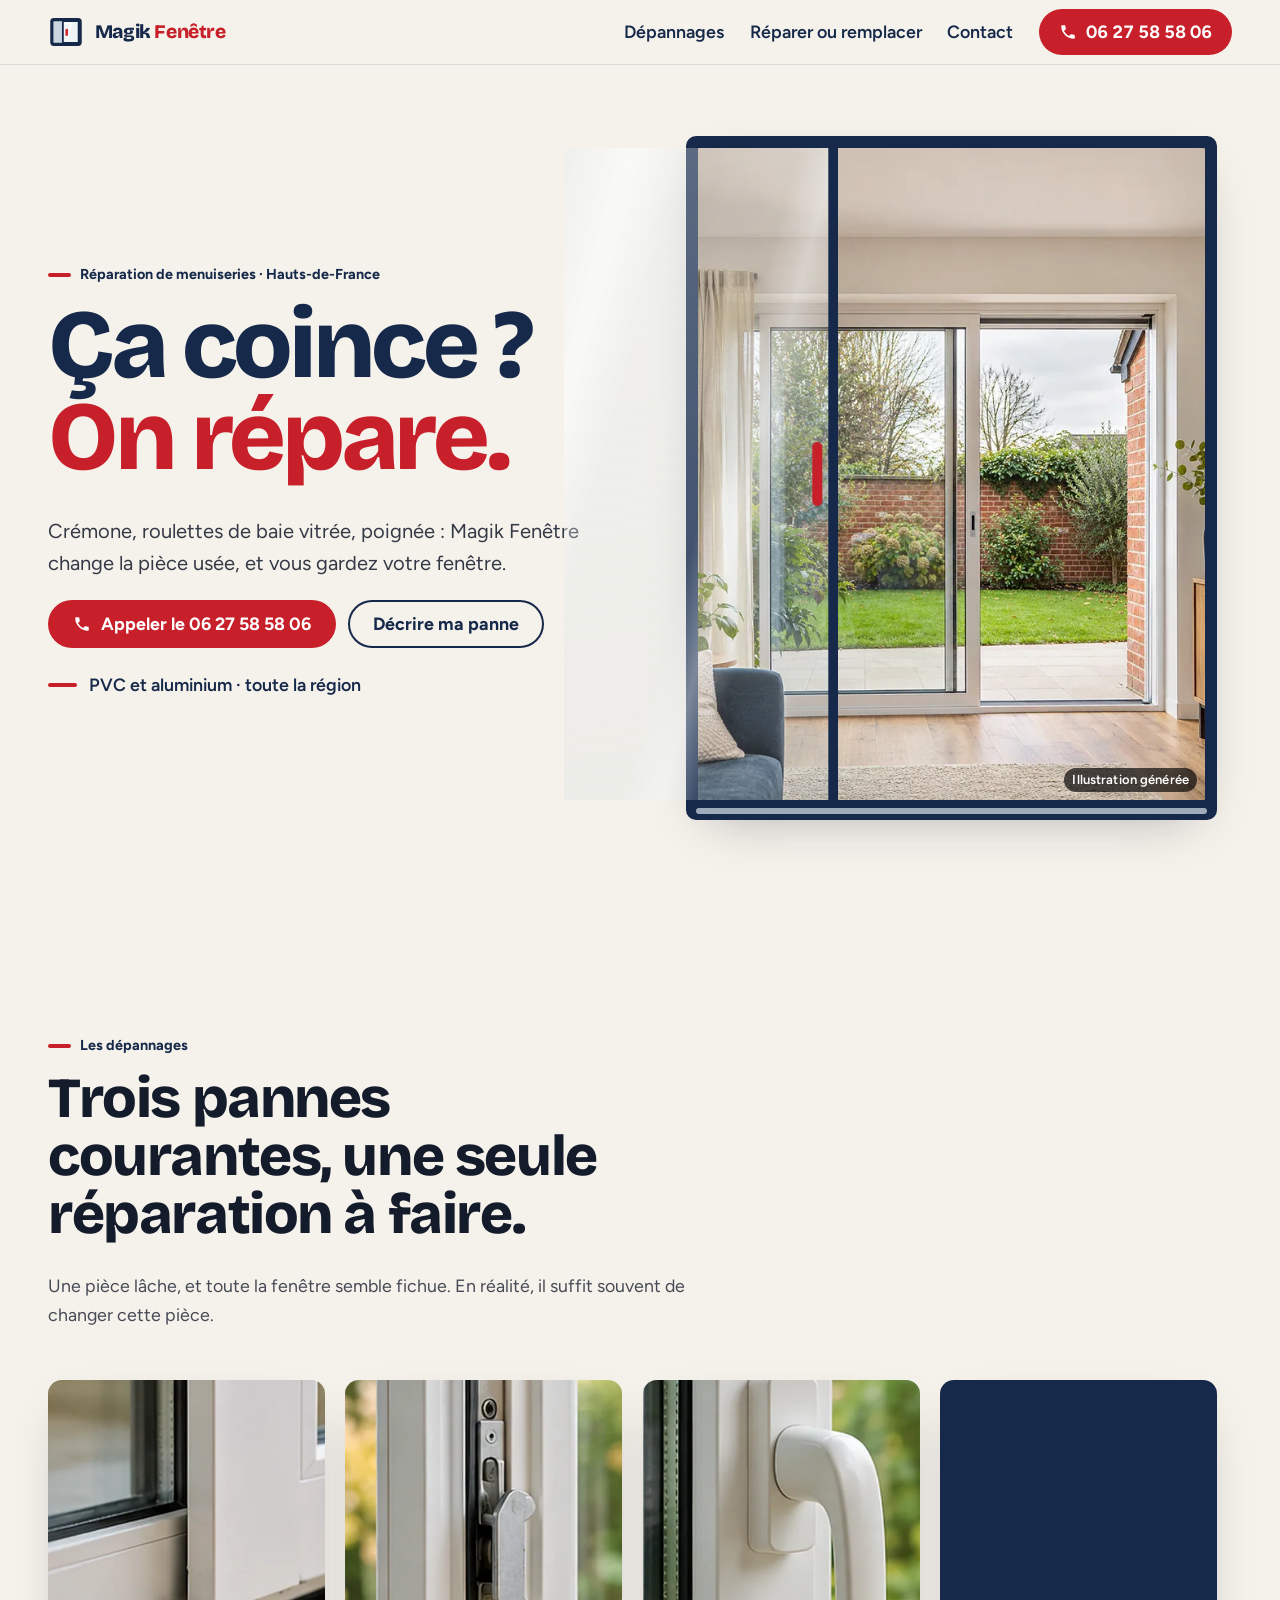
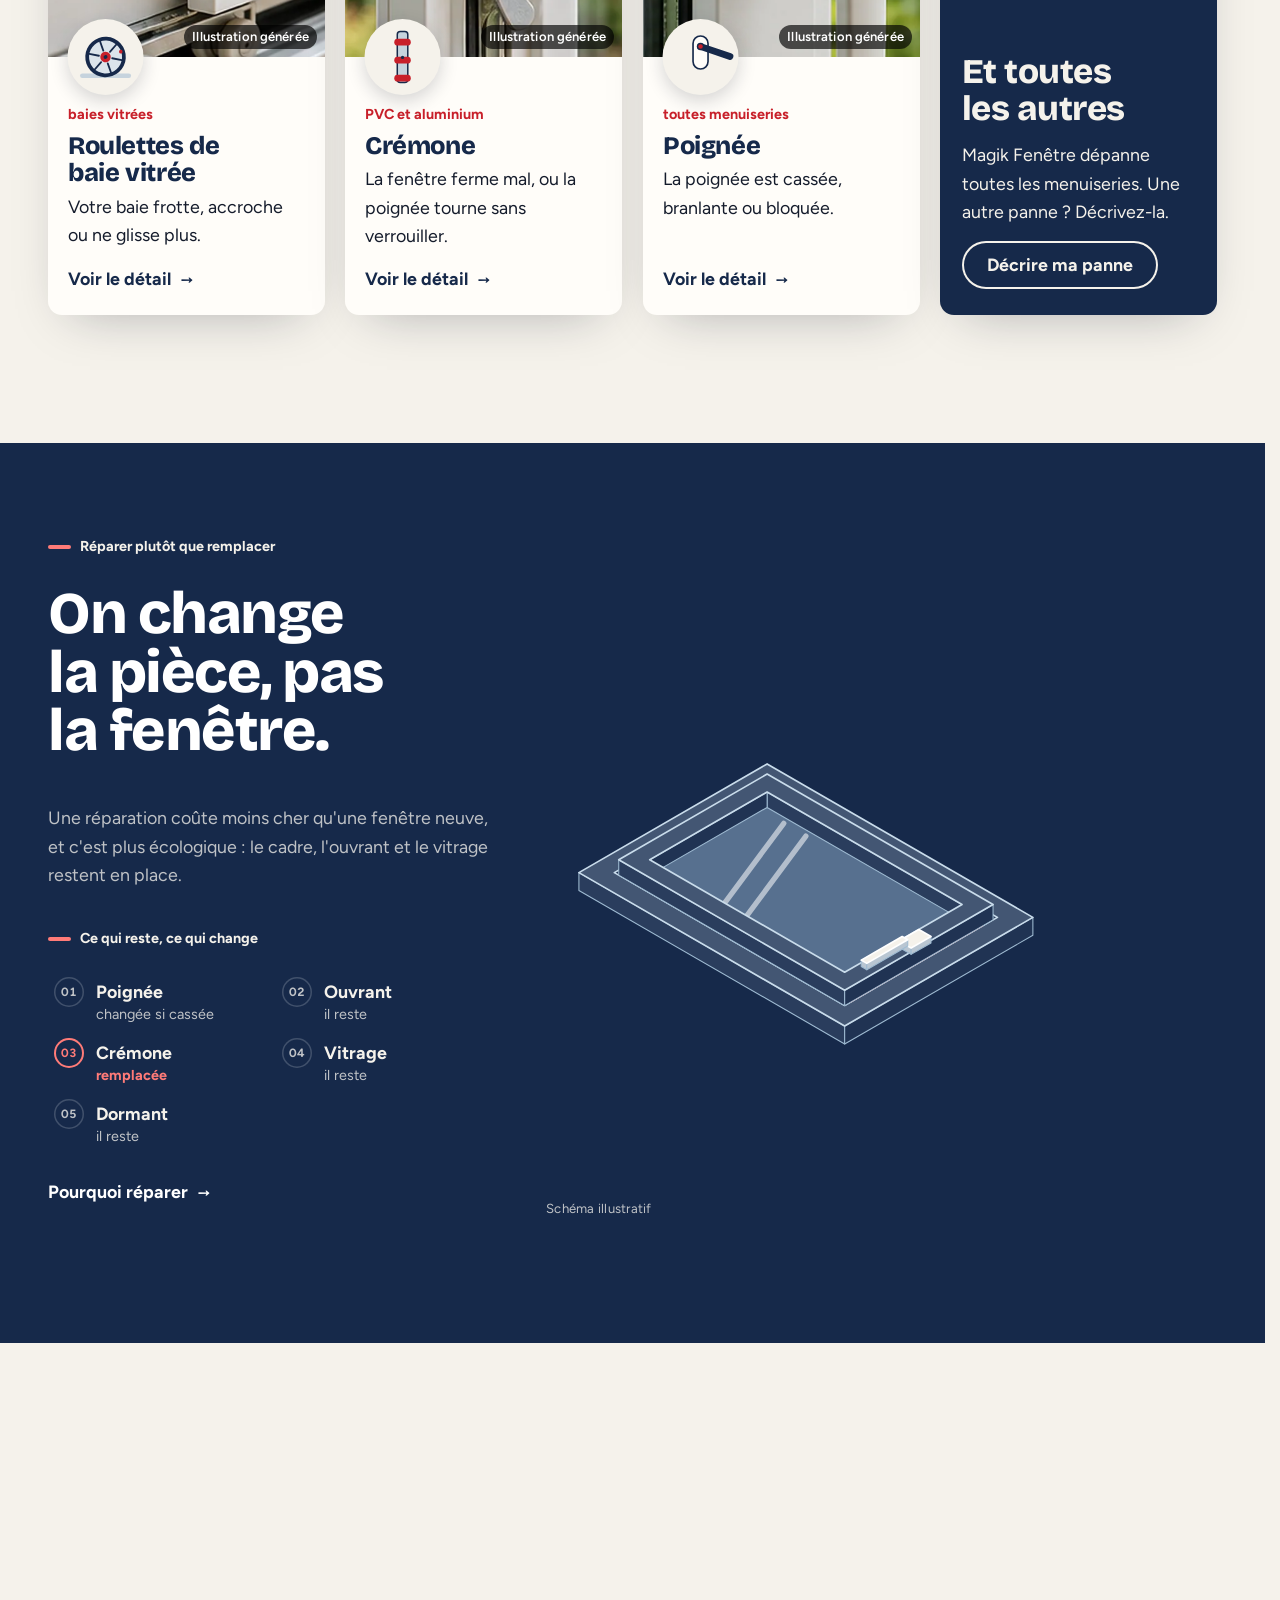
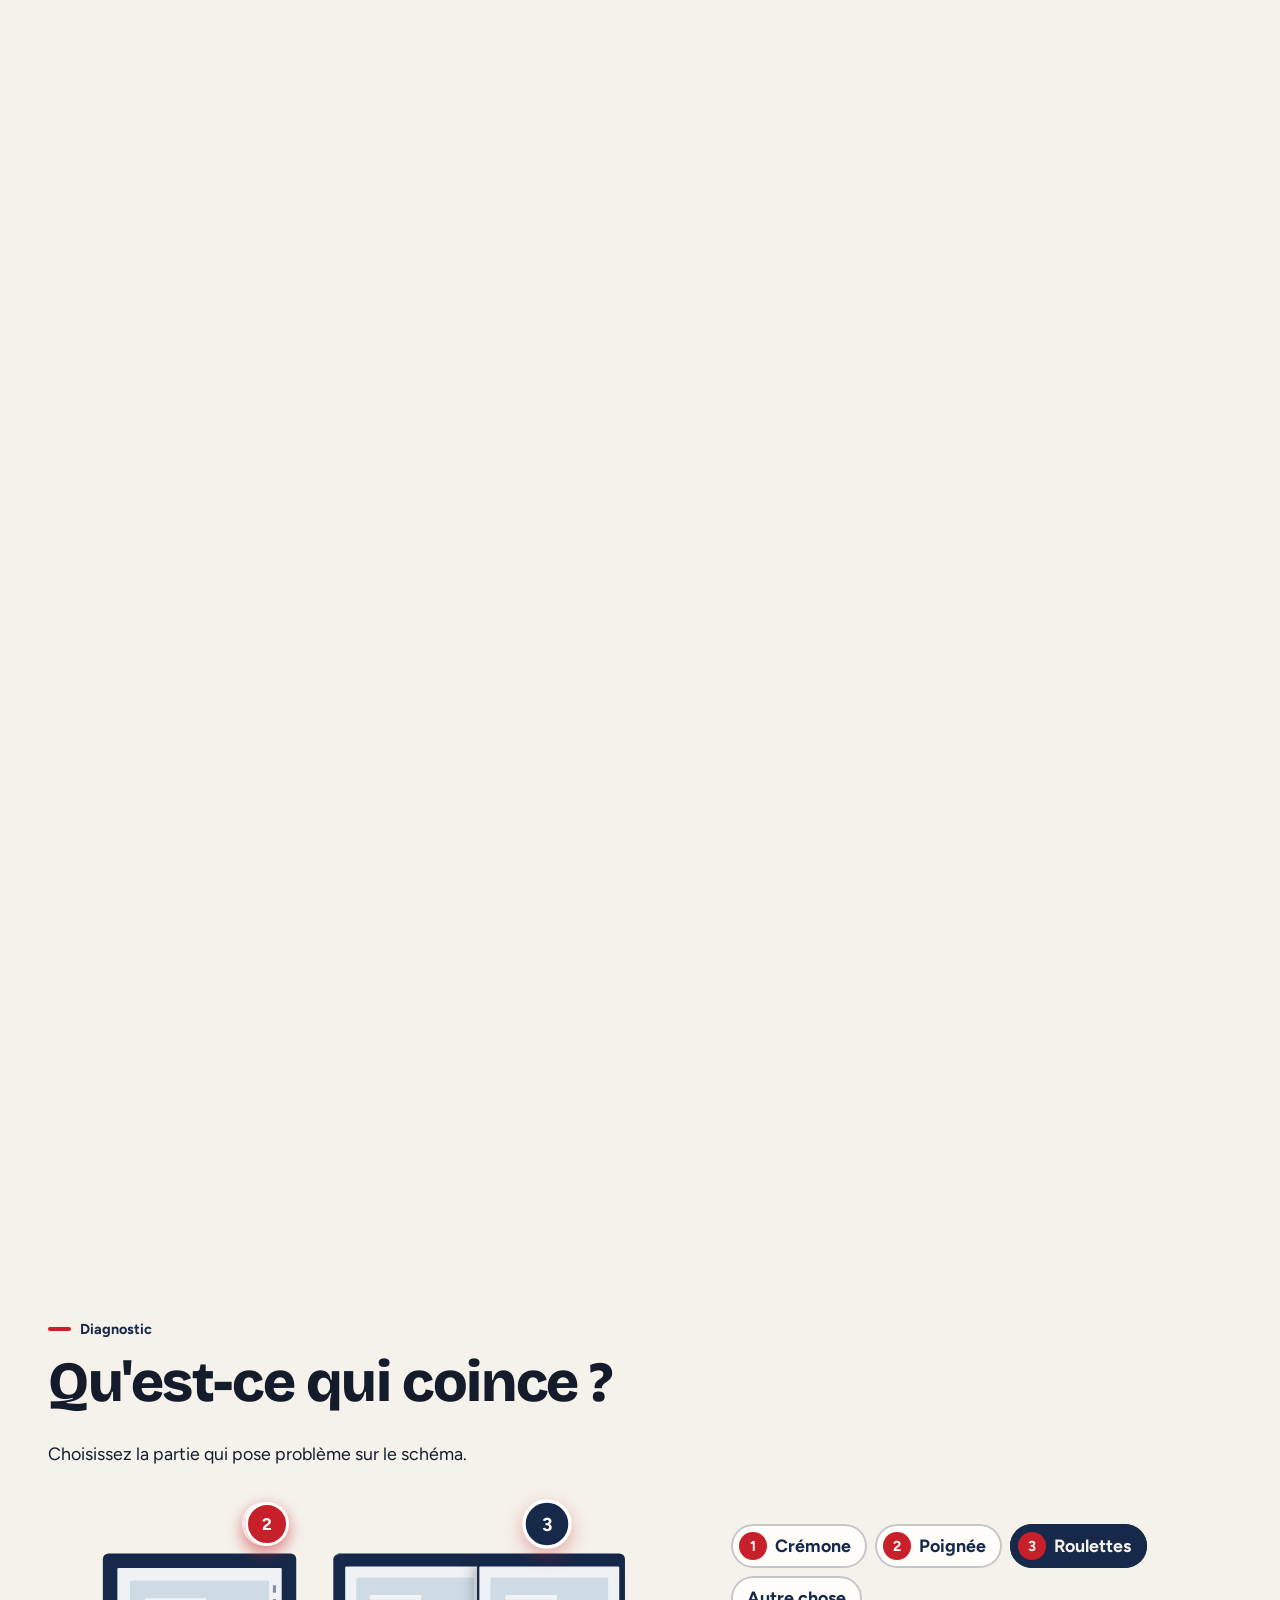
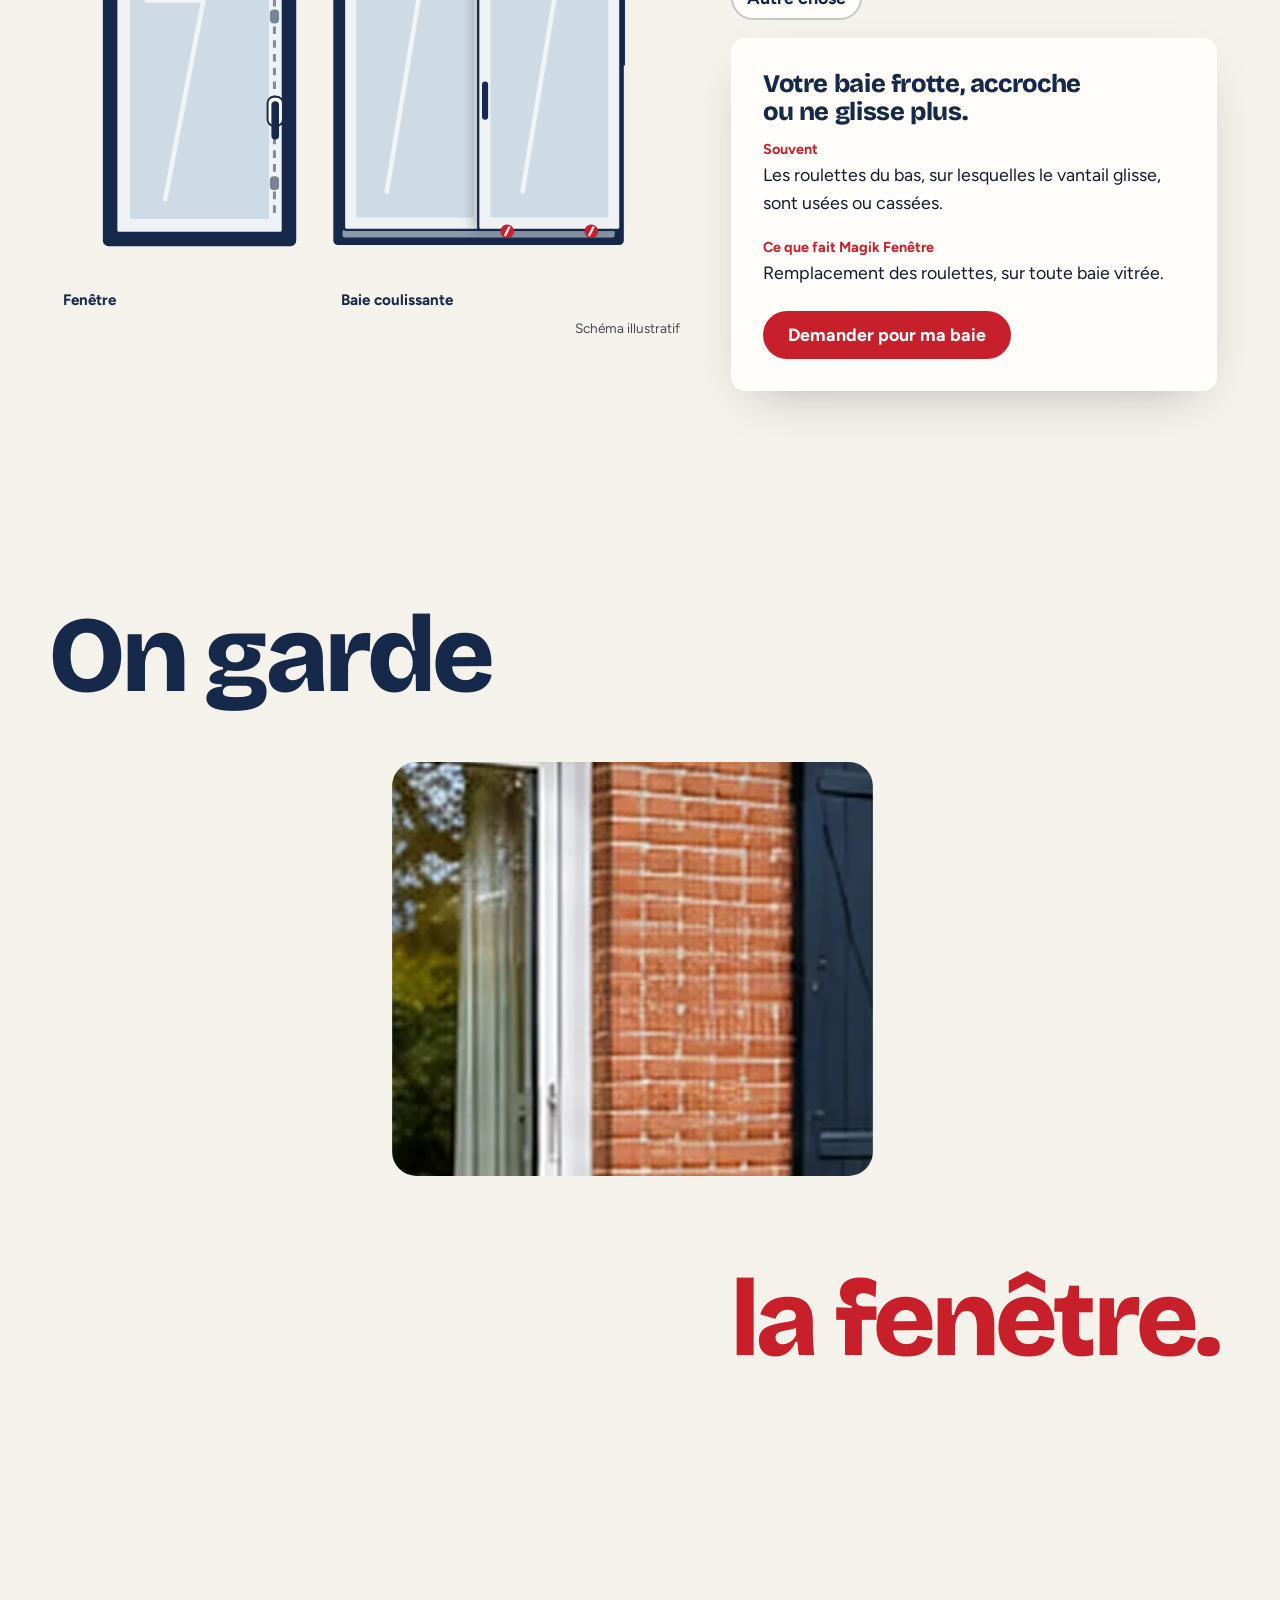
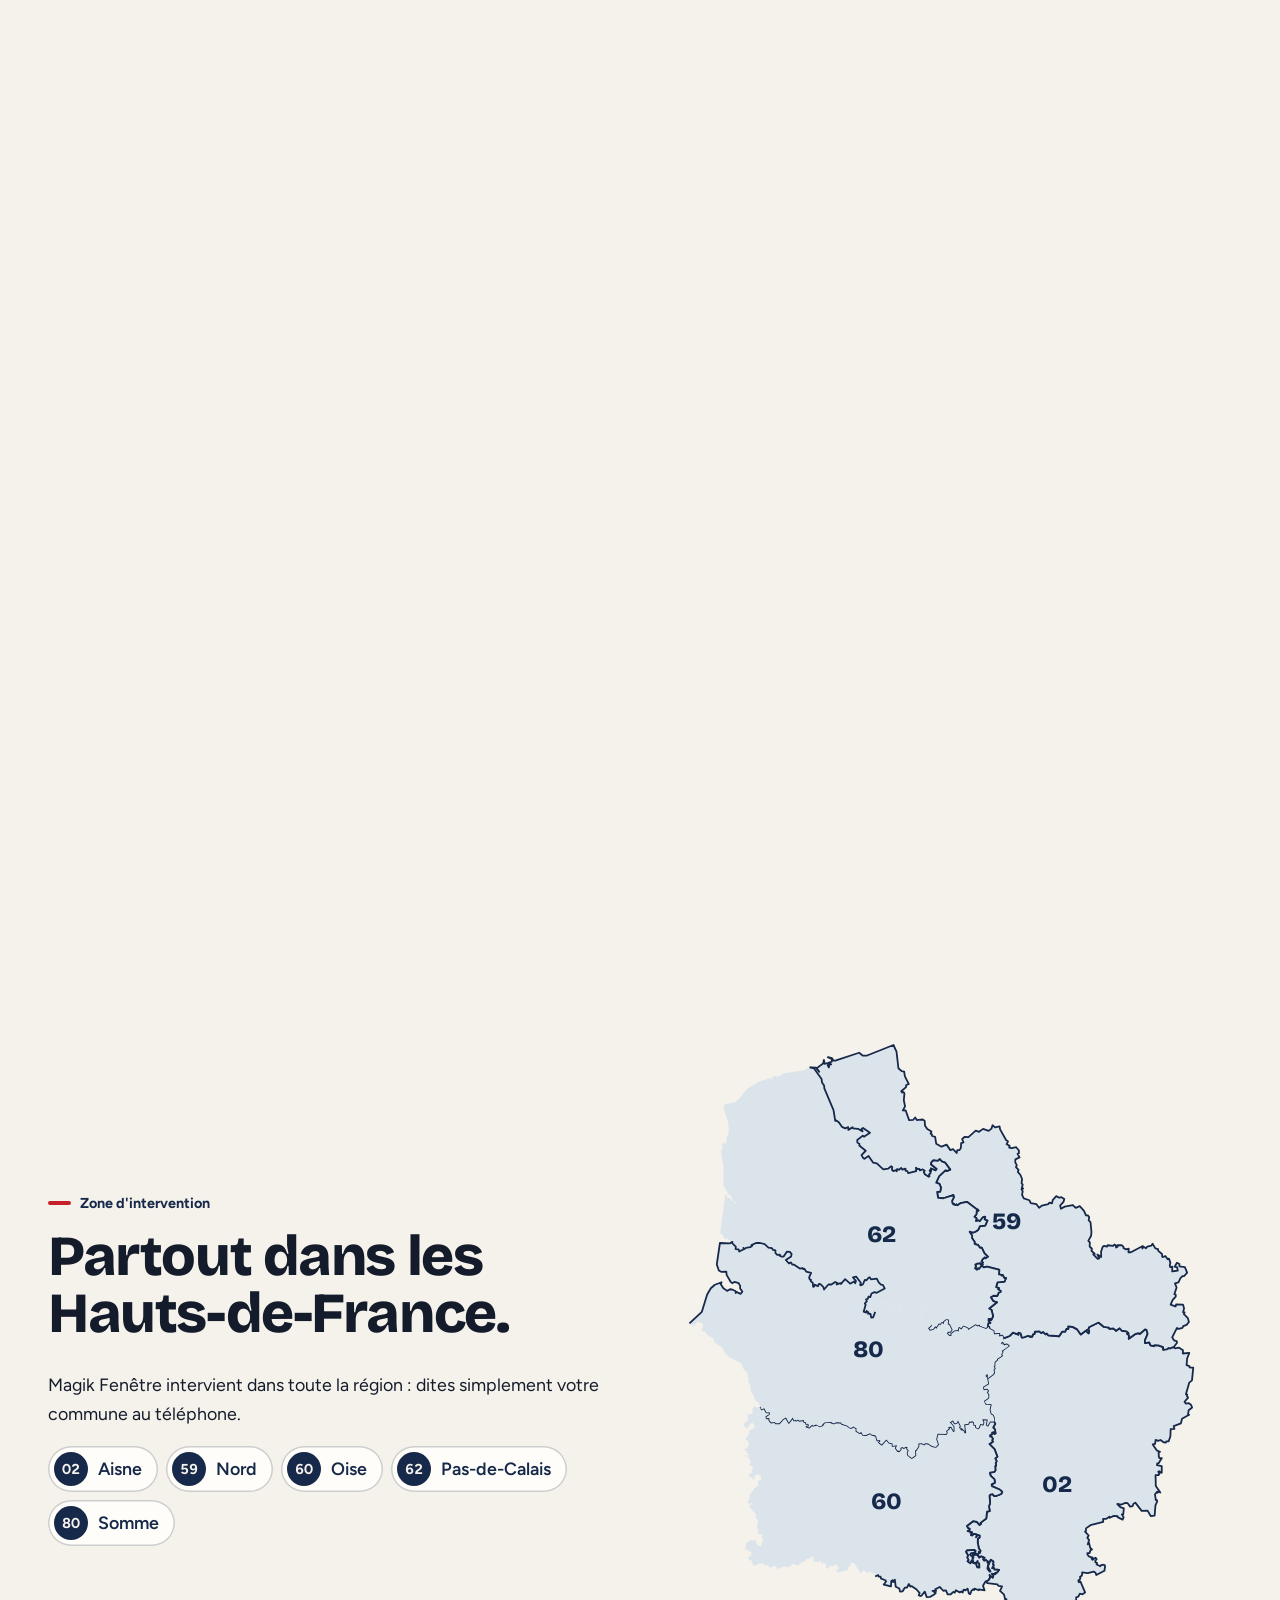
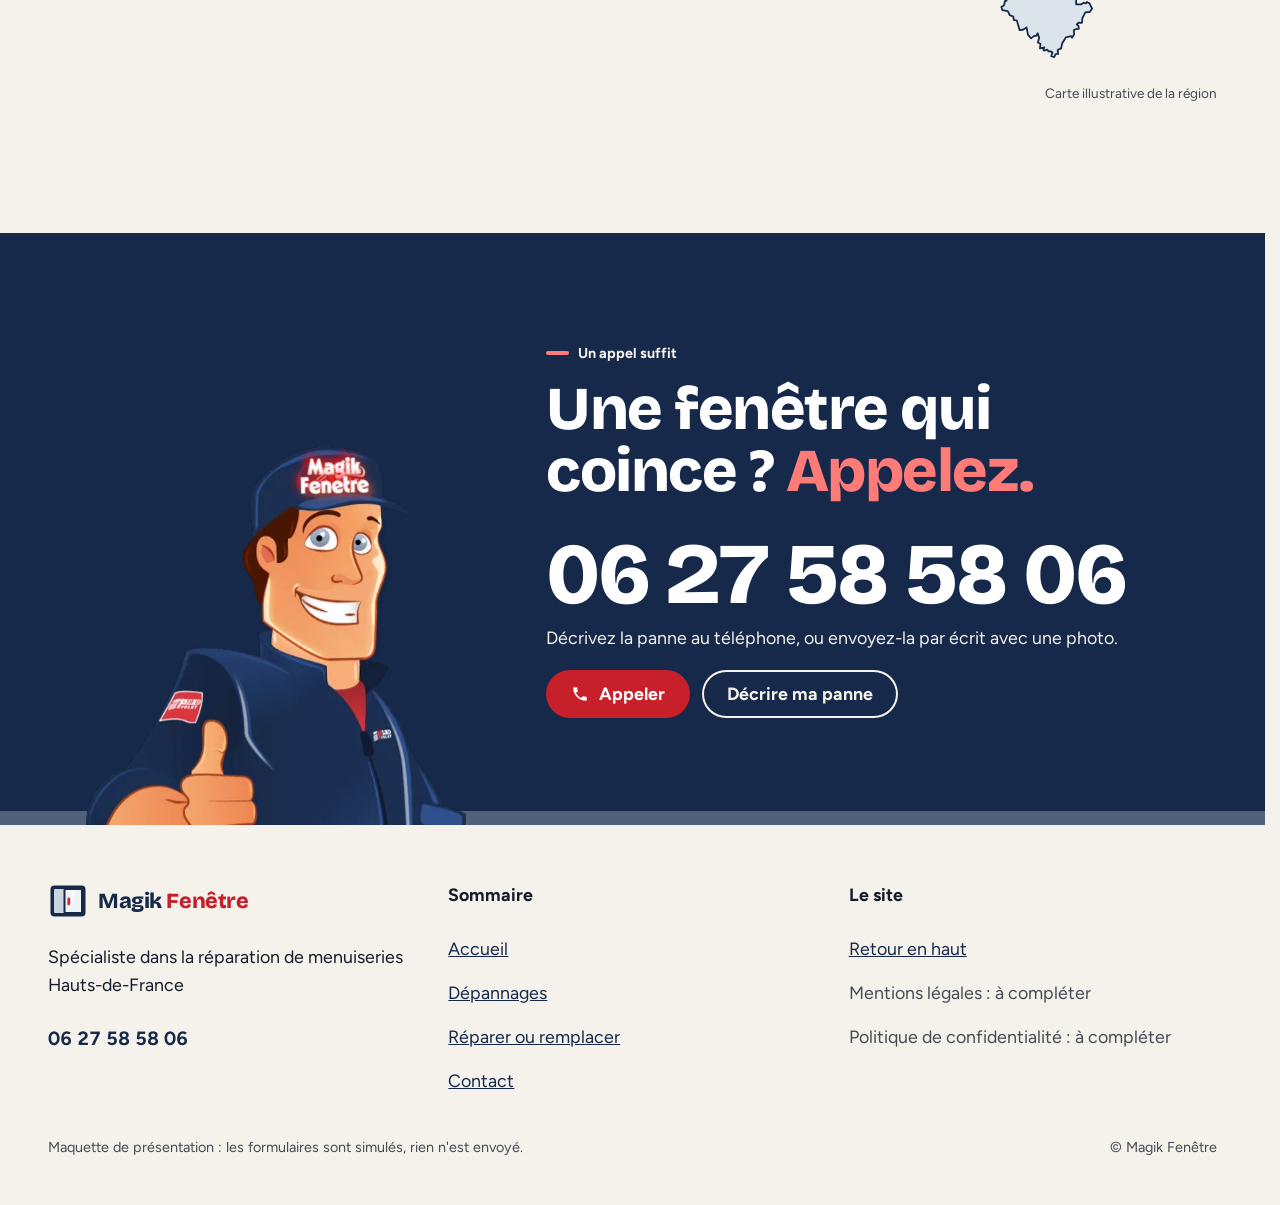
==== commit f0c9753d: "Maquette v2" ====
--- a/index.html
+++ b/index.html
@@ -1,5 +1,5 @@
 <!doctype html>
-<html lang="fr" data-v="1">
+<html lang="fr" data-v="2">
 <head>
 <meta charset="utf-8">
 <meta name="viewport" content="width=device-width, initial-scale=1, viewport-fit=cover">
@@ -35,15 +35,15 @@
 })();</script>
 <link rel="preload" href="/assets/fonts/bricolage-800.woff2" as="font" type="font/woff2" crossorigin>
 <link rel="preload" href="/assets/fonts/figtree-400.woff2" as="font" type="font/woff2" crossorigin>
-<link rel="stylesheet" href="/assets/css/socle.css?v=1">
-<link rel="stylesheet" href="/assets/css/modules.css?v=1">
-<link rel="stylesheet" href="/assets/css/site.css?v=1">
-<link rel="modulepreload" href="/assets/js/site.js?v=1">
-<link rel="modulepreload" href="/assets/js/socle/index.js?v=1">
+<link rel="stylesheet" href="/assets/css/socle.css?v=2">
+<link rel="stylesheet" href="/assets/css/modules.css?v=2">
+<link rel="stylesheet" href="/assets/css/site.css?v=2">
+<link rel="modulepreload" href="/assets/js/site.js?v=2">
+<link rel="modulepreload" href="/assets/js/socle/index.js?v=2">
 <script src="/assets/vendor/gsap.min.js" defer></script>
 <script src="/assets/vendor/ScrollTrigger.min.js" defer></script>
 <script src="/assets/vendor/SplitText.min.js" defer></script>
-<script type="module" src="/assets/js/site.js?v=1"></script>
+<script type="module" src="/assets/js/site.js?v=2"></script>
 <meta name="theme-color" content="#f5f2eb">
 <link rel="icon" href="/assets/images/favicon.svg" type="image/svg+xml">
 <link rel="apple-touch-icon" href="/assets/images/apple-touch-icon.png">
@@ -104,8 +104,13 @@
 <span id="menu-ferme" aria-hidden="true"></span>
 <div id="menu" data-menu role="dialog" aria-modal="true" aria-label="Menu">
   <p class="menu-sansjs-fermer"><a href="#menu-ferme">Fermer</a></p>
-  <ul><li style="--i:0"><a href="/" class="menu-lien" data-libelle="Accueil" aria-current="page">Accueil</a></li><li style="--i:1"><a href="/depannages" class="menu-lien" data-libelle="Dépannages">Dépannages</a></li><li style="--i:2"><a href="/reparer-plutot-que-remplacer" class="menu-lien" data-libelle="Réparer ou remplacer">Réparer ou remplacer</a></li><li style="--i:3"><a href="/contact" class="menu-lien" data-libelle="Contact">Contact</a></li></ul>
-  <p><a class="bouton" href="tel:+33627585806">Appeler 06 27 58 58 06</a></p>
+  <ul class="menu-liste"><li style="--i:0"><a href="/" class="menu-lien" data-libelle="Accueil" aria-current="page">Accueil</a></li><li style="--i:1"><a href="/depannages" class="menu-lien" data-libelle="Dépannages">Dépannages</a></li><li style="--i:2"><a href="/reparer-plutot-que-remplacer" class="menu-lien" data-libelle="Réparer ou remplacer">Réparer ou remplacer</a></li><li style="--i:3"><a href="/contact" class="menu-lien" data-libelle="Contact">Contact</a></li></ul>
+  <div class="menu-pied">
+    <p class="menu-surtitre">Un appel suffit</p>
+    <p class="menu-tel"><a href="tel:+33627585806">06 27 58 58 06</a></p>
+    <p class="menu-actions"><a class="bouton" href="tel:+33627585806"><svg class="icone-tel" width="18" height="18" viewBox="0 0 24 24" aria-hidden="true"><path fill="currentColor" d="M6.6 10.8a15.2 15.2 0 0 0 6.6 6.6l2.2-2.2a1 1 0 0 1 1-.25 11.4 11.4 0 0 0 3.6.57 1 1 0 0 1 1 1V20a1 1 0 0 1-1 1A17 17 0 0 1 3 4a1 1 0 0 1 1-1h3.5a1 1 0 0 1 1 1c0 1.25.2 2.45.57 3.57a1 1 0 0 1-.25 1z"/></svg>Appeler</a> <a href="/contact#demande" class="bouton bouton--clair" data-libelle="Contact">Décrire ma panne</a></p>
+    <p class="menu-zone">Spécialiste dans la réparation de menuiseries · Hauts-de-France</p>
+  </div>
 </div>
 <main id="contenu" tabindex="-1">
 <section class="hero" id="debut">
@@ -281,7 +286,7 @@
     </div>
   </div>
 </section>
-<section class="facade" id="facade" data-fx="plein-ecran" aria-labelledby="facade-titre">
+<section class="facade" id="facade" data-fx="plein-ecran" data-fx-depart="inset(27% 31% 27% 31% round 24px)" aria-labelledby="facade-titre">
   <div data-collant class="facade-cadre">
     <h2 class="visuellement-cache" id="facade-titre">On garde la fenêtre.</h2>
     <p class="facade-mot facade-mot--g" data-fx-ecarte="g" aria-hidden="true">On garde</p>
--- a/assets/css/site.css
+++ b/assets/css/site.css
@@ -489,10 +489,12 @@
 :is(html.secours, html:not(.js)) .facade-mot { padding-inline: var(--gouttiere); text-align: left; }
 :is(html.secours, html:not(.js)) .facade-media { aspect-ratio: 16 / 9; height: auto; margin: 16px 0; }
 :is(html.secours, html:not(.js)) .facade-legende { display: inline-block; }
-/* Façade sur téléphone : les mots au-dessus et au-dessous de la vignette, pas sur elle. */
+/* Façade : « On garde » au-dessus de la vignette, « la fenêtre. » au-dessous ; ils s'effacent quand l'image s'ouvre. */
+html.js:not(.secours) .facade-mot--g { align-self: start; translate: none; margin-top: calc(var(--entete-h) + max(2svh, 10px)); }
+html.js:not(.secours) .facade-mot--d { align-self: end; translate: none; margin-bottom: calc(var(--barres-h) + max(5svh, 16px)); }
+.facade-mot { font-size: clamp(2.4rem, min(8.4vw, 14.5svh), 8.4rem); }
 @media (max-width: 760px) {
-  html.js:not(.secours) .facade-mot--g { justify-self: center; padding: 0; translate: 0 -33svh; }
-  html.js:not(.secours) .facade-mot--d { justify-self: center; padding: 0; translate: 0 33svh; }
+  html.js:not(.secours) .facade-mot--g, html.js:not(.secours) .facade-mot--d { justify-self: center; padding-inline: 0; }
   .facade-mot { font-size: clamp(2.4rem, 12vw, 3.4rem); }
 }
 
@@ -513,3 +515,88 @@
 .fpe__carton { container-type: inline-size; }
 @container (max-width: 700px) { .fpe__repere:not([aria-current]) .fpe__nom { display: none; } }
 @media (max-height: 640px) and (min-width: 761px) { .reparer-intro { display: none; } .reparer-titre { font-size: clamp(2.2rem, 9vh, 3.4rem); } }
+
+/* ---------- v2 ---------- */
+/* Barre fixe du téléphone : libellés sur une ligne. */
+[data-barre-fixe] .bouton { white-space: nowrap; padding-inline: 12px; font-size: .98rem; gap: .45em; }
+@media (max-width: 359px) { [data-barre-fixe] .bouton { font-size: .9rem; padding-inline: 8px; } }
+
+/* Menu plein écran : grands liens numérotés, numéro et actions en bas. */
+[data-menu] { display: flex; flex-direction: column; gap: 28px; }
+[data-menu] .menu-liste { counter-reset: menu; margin: 0; border-top: 1px solid color-mix(in srgb, var(--fond) 18%, var(--marine)); }
+[data-menu] .menu-liste li { counter-increment: menu; border-bottom: 1px solid color-mix(in srgb, var(--fond) 18%, var(--marine)); }
+[data-menu] .menu-lien { gap: 16px; min-height: 64px; font-size: clamp(1.9rem, 8.4vw, 3rem); letter-spacing: -.03em; color: var(--fond); }
+[data-menu] .menu-lien::before { content: counter(menu, decimal-leading-zero); font-family: var(--police-texte); font-weight: 700; font-size: .9rem; letter-spacing: 0; color: var(--accent-clair); }
+[data-menu] .menu-lien::after { content: '→'; margin-left: auto; font-size: .7em; opacity: .45; transition: transform .3s var(--courbe), opacity .3s; }
+[data-menu] .menu-lien:hover::after { transform: translateX(6px); opacity: 1; }
+.menu-pied { display: grid; gap: 10px; margin-top: auto; opacity: 0; transform: translateY(12px); transition: opacity .4s var(--courbe) .3s, transform .4s var(--courbe) .3s; }
+html.menu-ouvert .menu-pied { opacity: 1; transform: none; }
+.menu-pied p { margin: 0; }
+.menu-surtitre { font-weight: 700; color: var(--accent-clair); font-size: .95rem; }
+.menu-tel a { display: inline-flex; align-items: center; min-height: 44px; font-family: var(--police-titres); font-weight: 800; font-size: clamp(2rem, 9vw, 3.2rem); letter-spacing: -.03em; color: #fff; text-decoration: none; font-variant-numeric: tabular-nums; }
+.menu-actions { display: flex; flex-wrap: wrap; gap: 10px; }
+.menu-zone { font-size: .95rem; color: color-mix(in srgb, var(--fond) 80%, var(--marine)); }
+
+/* Cartes des pannes : photos carrées, la grille tient dans un écran. */
+.panne-media { aspect-ratio: 1; }
+.panne-piece { top: calc(100cqw - 38px); }
+@media (max-width: 600px) { .panne-media { aspect-ratio: 16 / 10; } .panne-piece { top: calc(62.5cqw - 38px); } }
+
+/* Vue éclatée : volumes plus lisibles sur le marine. */
+.eclate .vec__dessus { fill: color-mix(in oklab, #dbe8f2 26%, var(--marine)); stroke: #c9dceb; stroke-width: 1.6; }
+.eclate .vec__flanc--g { fill: color-mix(in oklab, #dbe8f2 12%, var(--marine)); stroke: #9fbbd2; stroke-width: 1; }
+.eclate .vec__flanc--d { fill: color-mix(in oklab, #dbe8f2 6%, var(--marine)); stroke: #9fbbd2; stroke-width: 1; }
+.eclate .vec__piece[data-piece="4"] .vec__dessus { fill: color-mix(in oklab, #bfe0f7 42%, var(--marine)); }
+.eclate .vec__detail { stroke: #fff; stroke-width: 5; stroke-linecap: round; opacity: .55; }
+.eclate .vec__piece[data-piece="3"] .vec__dessus { fill: var(--accent-clair); stroke: #ffd2cf; }
+.eclate .vec__piece[data-piece="3"] .vec__flanc { fill: #c8202a; stroke: #ff9f9b; }
+.eclate .vec__piece[data-piece="3"] .vec__creux { fill: #7a1016; }
+.eclate .vec__piece[data-piece="1"] .vec__dessus { fill: #f5f2eb; stroke: #fff; }
+.eclate .vec__piece[data-piece="1"] .vec__flanc { fill: #b9c6d2; }
+
+/* Dépannages : panneau collant (photo + pièce animée) qui suit la panne lue, articles à droite. */
+.detail { padding-block: clamp(64px, 9vw, 120px); }
+.detail-grille { display: grid; grid-template-columns: minmax(0, 1fr) minmax(0, 1fr); gap: clamp(28px, 5vw, 88px); align-items: start; }
+.detail-visuel { position: sticky; top: calc(var(--entete-h) + 24px); }
+.detail-cadre { position: relative; height: min(calc(100svh - var(--entete-h) - 64px), 720px); border: clamp(10px, 1vw, 14px) solid var(--marine); border-bottom-width: clamp(16px, 1.6vw, 22px); border-radius: 10px; background: var(--marine); box-shadow: var(--ombre); overflow: hidden; }
+.detail-photo { position: absolute; inset: 0; opacity: 0; transform: scale(1.04); transition: opacity .6s var(--courbe), transform 1.2s var(--courbe); }
+.detail-photo.est-active { opacity: 1; transform: none; }
+.detail-media { width: 100%; height: 100%; border-radius: 2px; }
+.detail-pastille { position: absolute; left: 20px; bottom: 20px; z-index: 2; width: 132px; height: 132px; border-radius: 50%; background: var(--fond); box-shadow: 0 10px 30px rgba(20, 27, 43, .3); }
+.detail-piece { position: absolute; inset: 0; display: grid; place-items: center; opacity: 0; }
+.detail-piece.est-active { opacity: 1; }
+.detail-piece svg { width: 100px; height: 100px; }
+.detail-compteur { position: absolute; right: 18px; top: 16px; z-index: 2; margin: 0; padding: 6px 14px; border-radius: 999px; background: var(--fond); color: var(--marine); font-weight: 700; font-variant-numeric: tabular-nums; }
+.detail-num { font-family: var(--police-titres); font-weight: 800; color: var(--accent); }
+.detail-article { padding-block: clamp(24px, 10svh, 120px); min-height: min(86svh, 760px); display: flex; flex-direction: column; justify-content: center; }
+.detail-article + .detail-article { border-top: 2px solid color-mix(in srgb, var(--marine) 12%, var(--fond)); }
+.detail-article h2 { color: var(--marine); }
+.detail-dessin { display: none; }
+@media (max-width: 899px) {
+  .detail-grille { grid-template-columns: minmax(0, 1fr); }
+  .detail-visuel { display: none; }
+  .detail-article { min-height: 0; padding-block: 40px; }
+  .detail-dessin { position: relative; display: grid; place-items: center; aspect-ratio: 16 / 9; margin-bottom: 20px; border-radius: 22px; background: linear-gradient(160deg, #e6edf2, var(--verre-2)); box-shadow: inset 0 0 0 10px var(--marine); }
+  .detail-dessin svg { width: auto; height: 68%; }
+}
+
+/* FAQ : carte d'appel dans la colonne de gauche. */
+.faq-carte { margin-top: 24px; padding: 22px 24px; border-radius: var(--rayon); background: var(--marine); color: var(--fond); }
+.faq-carte p { margin: 0; }
+.faq-carte-titre { font-weight: 700; }
+.faq-carte-tel { display: inline-flex; align-items: center; min-height: 44px; font-family: var(--police-titres); font-weight: 800; font-size: clamp(1.8rem, 1.4rem + 1.4vw, 2.6rem); letter-spacing: -.03em; color: #fff; text-decoration: none; font-variant-numeric: tabular-nums; }
+.faq-carte .lien-fleche { color: var(--fond); }
+/* FAQ : la réponse se déplie en douceur. */
+.faq-item p { animation: deplie .45s var(--courbe); }
+@keyframes deplie { from { opacity: 0; transform: translateY(-6px); } }
+
+/* Réparer : les visuels des deux raisons dans un panneau de verre. */
+.raison-visuel { justify-content: center; height: clamp(170px, 18vw, 220px); border-radius: 12px; background: linear-gradient(160deg, #e9eff3, var(--verre-2)); box-shadow: inset 0 0 0 8px var(--marine); overflow: hidden; }
+.raison-visuel--pieces { gap: clamp(10px, 2vw, 28px); }
+.raison-visuel--pieces svg { width: clamp(72px, 8vw, 112px); height: clamp(72px, 8vw, 112px); }
+.raison-mur { height: 100%; width: 100%; }
+.ou-carte { width: min(78%, 360px); }
+[data-menu] .bouton--clair { background: var(--fond); color: var(--marine); }
+[data-menu] .bouton--clair:hover { background: #fff; color: var(--accent); }
+[data-menu] .menu-lien { font-size: clamp(1.6rem, 7vw, 3rem); }
+@media (max-width: 420px) { [data-menu] .menu-lien::after { display: none; } }
